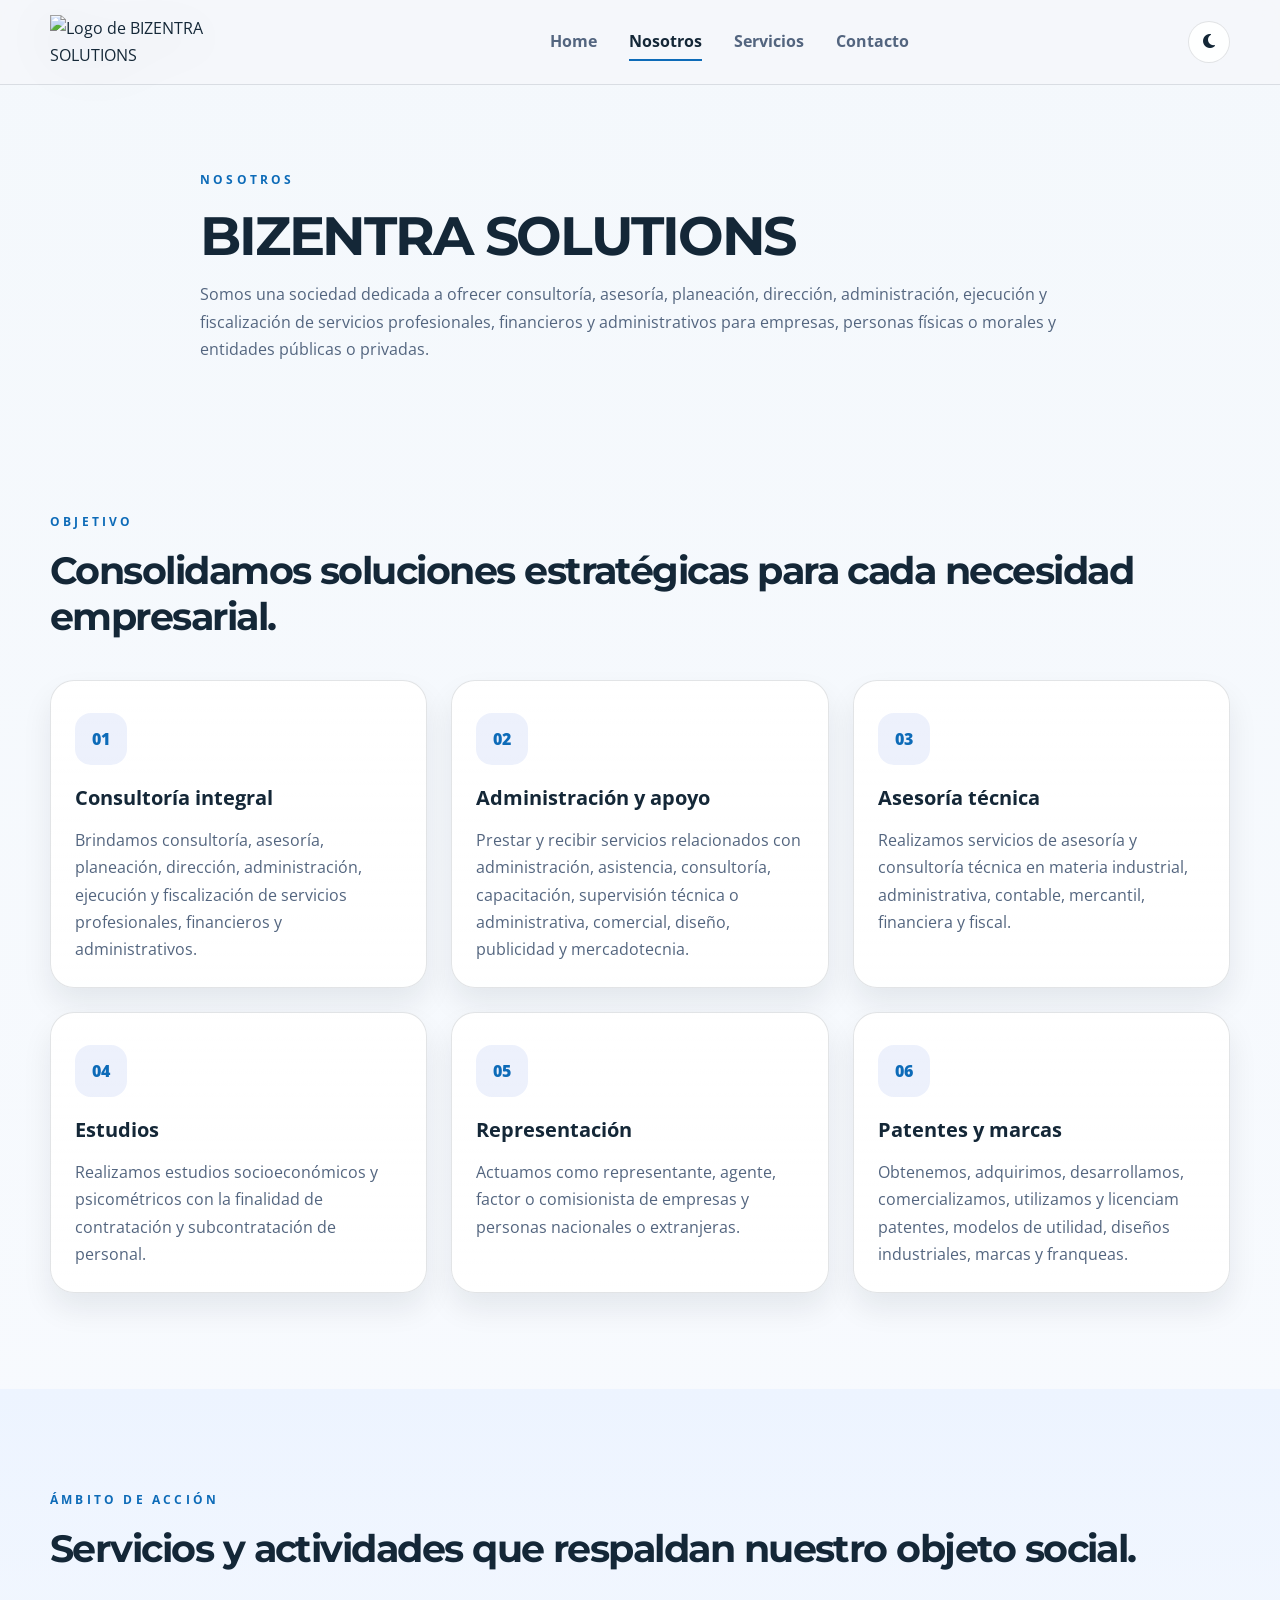
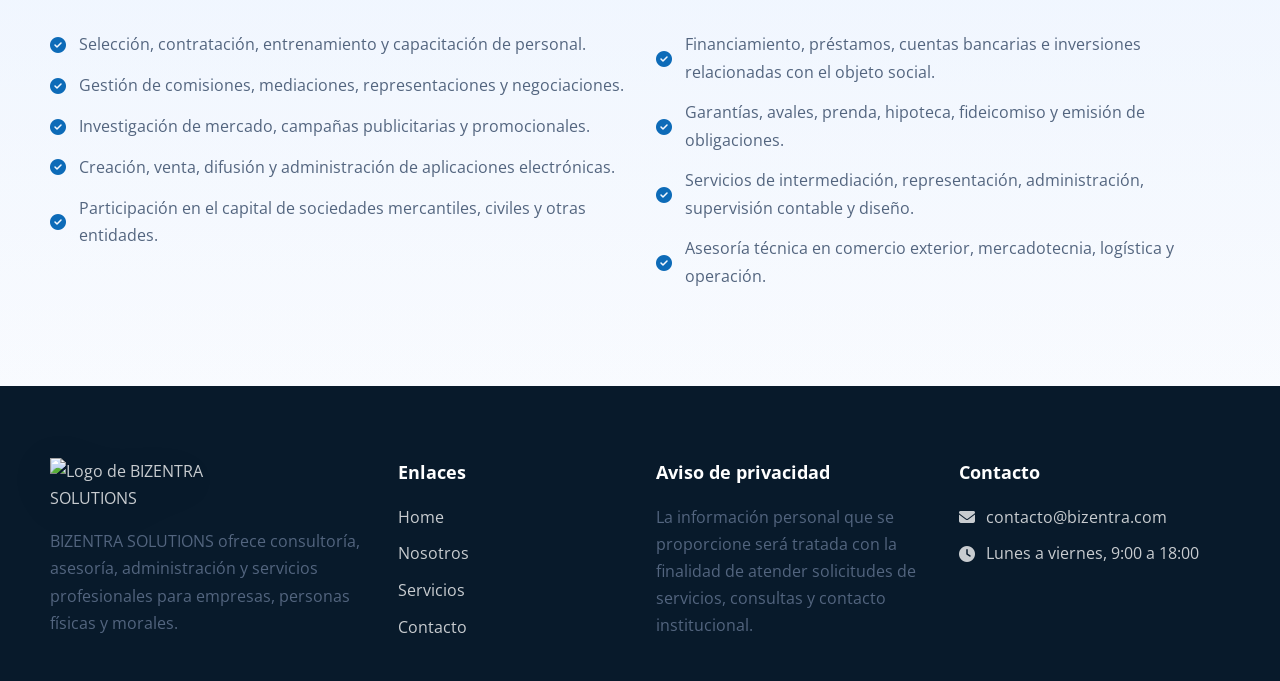
==== nosotros.html @ c07adaa1 "Incorporación de la pagina de politica y privacidad" ====
<!DOCTYPE html>
<html lang="es">
  <head>
    <meta charset="UTF-8" />
    <meta name="viewport" content="width=device-width, initial-scale=1.0" />
    <title>Nosotros | BIZENTRA SOLUTIONS</title>
    <meta
      name="description"
      content="Conoce a BIZENTRA SOLUTIONS: consultoría, administración, recursos humanos, comercio exterior, mercadotecnia y representación comercial."
    />
    <link rel="preconnect" href="https://fonts.googleapis.com" />
    <link rel="preconnect" href="https://fonts.gstatic.com" crossorigin />
    <link
      href="https://fonts.googleapis.com/css2?family=Montserrat:wght@400;500;600;700;800&family=Open+Sans:wght@400;500;600;700&display=swap"
      rel="stylesheet"
    />
    <link
      rel="stylesheet"
      href="https://cdnjs.cloudflare.com/ajax/libs/font-awesome/6.5.2/css/all.min.css"
      crossorigin="anonymous"
    />
    <link rel="stylesheet" href="css/styles.css" />
  </head>
  <body>
    <header class="site-header">
      <div class="container header-inner">
        <a href="index.html" class="brand" aria-label="BIZENTRA SOLUTIONS">
          <img
            src="https://bizentra.com.mx/wp-content/uploads/2026/09/logo.png"
            alt="Logo de BIZENTRA SOLUTIONS"
          />
        </a>

        <nav class="main-nav" aria-label="Menú principal">
          <a href="index.html">Home</a>
          <a href="nosotros.html" class="active">Nosotros</a>
          <a href="servicios.html">Servicios</a>
          <a href="index.html#contacto">Contacto</a>
        </nav>

        <button class="theme-toggle" type="button" aria-label="Cambiar a modo oscuro">
          <i class="fa-solid fa-moon"></i>
        </button>
      </div>
    </header>

    <main>
      <section class="page-hero reveal">
        <div class="container narrow">
          <span class="eyebrow dark">Nosotros</span>
          <h1>BIZENTRA SOLUTIONS</h1>
          <p>
            Somos una sociedad dedicada a ofrecer consultoría, asesoría, planeación, dirección,
            administración, ejecución y fiscalización de servicios profesionales, financieros y
            administrativos para empresas, personas físicas o morales y entidades públicas o
            privadas.
          </p>
        </div>
      </section>

      <section class="section reveal">
        <div class="container">
          <div class="section-heading">
            <span class="eyebrow dark">Objetivo</span>
            <h2>Consolidamos soluciones estratégicas para cada necesidad empresarial.</h2>
          </div>

          <div class="objectives-grid">
            <article class="objective-card">
              <span>01</span>
              <h3>Consultoría integral</h3>
              <p>
                Brindamos consultoría, asesoría, planeación, dirección, administración,
                ejecución y fiscalización de servicios profesionales, financieros y administrativos.
              </p>
            </article>

            <article class="objective-card">
              <span>02</span>
              <h3>Administración y apoyo</h3>
              <p>
                Prestar y recibir servicios relacionados con administración, asistencia,
                consultoría, capacitación, supervisión técnica o administrativa, comercial,
                diseño, publicidad y mercadotecnia.
              </p>
            </article>

            <article class="objective-card">
              <span>03</span>
              <h3>Asesoría técnica</h3>
              <p>
                Realizamos servicios de asesoría y consultoría técnica en materia industrial,
                administrativa, contable, mercantil, financiera y fiscal.
              </p>
            </article>

            <article class="objective-card">
              <span>04</span>
              <h3>Estudios</h3>
              <p>
                Realizamos estudios socioeconómicos y psicométricos con la finalidad de
                contratación y subcontratación de personal.
              </p>
            </article>

            <article class="objective-card">
              <span>05</span>
              <h3>Representación</h3>
              <p>
                Actuamos como representante, agente, factor o comisionista de empresas y
                personas nacionales o extranjeras.
              </p>
            </article>

            <article class="objective-card">
              <span>06</span>
              <h3>Patentes y marcas</h3>
              <p>
                Obtenemos, adquirimos, desarrollamos, comercializamos, utilizamos y licenciam
                patentes, modelos de utilidad, diseños industriales, marcas y franqueas.
              </p>
            </article>
          </div>
        </div>
      </section>

      <section class="section alt-bg reveal">
        <div class="container">
          <div class="section-heading left">
            <span class="eyebrow dark">Ámbito de acción</span>
            <h2>Servicios y actividades que respaldan nuestro objeto social.</h2>
          </div>

          <div class="text-columns">
            <div>
              <ul class="list-plain">
                <li><i class="fa-solid fa-circle-check"></i>Selección, contratación, entrenamiento y capacitación de personal.</li>
                <li><i class="fa-solid fa-circle-check"></i>Gestión de comisiones, mediaciones, representaciones y negociaciones.</li>
                <li><i class="fa-solid fa-circle-check"></i>Investigación de mercado, campañas publicitarias y promocionales.</li>
                <li><i class="fa-solid fa-circle-check"></i>Creación, venta, difusión y administración de aplicaciones electrónicas.</li>
                <li><i class="fa-solid fa-circle-check"></i>Participación en el capital de sociedades mercantiles, civiles y otras entidades.</li>
              </ul>
            </div>
            <div>
              <ul class="list-plain">
                <li><i class="fa-solid fa-circle-check"></i>Financiamiento, préstamos, cuentas bancarias e inversiones relacionadas con el objeto social.</li>
                <li><i class="fa-solid fa-circle-check"></i>Garantías, avales, prenda, hipoteca, fideicomiso y emisión de obligaciones.</li>
                <li><i class="fa-solid fa-circle-check"></i>Servicios de intermediación, representación, administración, supervisión contable y diseño.</li>
                <li><i class="fa-solid fa-circle-check"></i>Asesoría técnica en comercio exterior, mercadotecnia, logística y operación.</li>
              </ul>
            </div>
          </div>
        </div>
      </section>
    </main>

    <footer class="site-footer">
      <div class="container footer-grid">
        <div class="footer-column">
          <a href="index.html" class="brand footer-brand" aria-label="BIZENTRA SOLUTIONS">
            <img
              src="https://bizentra.com.mx/wp-content/uploads/2026/09/logo.png"
              alt="Logo de BIZENTRA SOLUTIONS"
            />
          </a>
          <p>
            BIZENTRA SOLUTIONS ofrece consultoría, asesoría, administración y servicios
            profesionales para empresas, personas físicas y morales.
          </p>
        </div>

        <div class="footer-column">
          <h3>Enlaces</h3>
          <ul>
            <li><a href="index.html">Home</a></li>
            <li><a href="nosotros.html">Nosotros</a></li>
            <li><a href="servicios.html">Servicios</a></li>
            <li><a href="index.html#contacto">Contacto</a></li>
          </ul>
        </div>

        <div class="footer-column">
          <h3><a href="privacy-policy.html">Aviso de privacidad</a></h3>
          <p>
            La información personal que se proporcione será tratada con la finalidad de atender
            solicitudes de servicios, consultas y contacto institucional.
          </p>
        </div>

        <div class="footer-column">
          <h3>Contacto</h3>
          <ul class="contact-list">
            <li><i class="fa-solid fa-envelope"></i> contacto@bizentra.com</li>
            <li><i class="fa-solid fa-clock"></i> Lunes a viernes, 9:00 a 18:00</li>
          </ul>
        </div>
      </div>
    </footer>

    <script src="js/script.js"></script>
  </body>
</html>
---- css/styles.css ----
:root {
  --bg: #f4f8fc;
  --bg-soft: #edf4ff;
  --surface: rgba(255, 255, 255, 0.9);
  --surface-strong: #ffffff;
  --surface-alt: #f1f7ff;
  --primary: #0d1e2e;
  --primary-soft: #194dcf;
  --secondary: #0d6bb8;
  --secondary-soft: #a8d4ff;
  --accent: #f5c86c;
  --text: #142737;
  --text-soft: #53657f;
  --line: rgba(20, 39, 55, 0.12);
  --shadow: 0 22px 56px rgba(15, 23, 42, 0.12);
  --success: #1aa67f;
  --overlay: rgba(11, 18, 32, 0.58);
  --footer: #081a2b;
  --footer-text: rgba(255, 255, 255, 0.78);
}

body.dark-mode {
  --bg: #091521;
  --bg-soft: #102336;
  --surface: rgba(18, 29, 43, 0.82);
  --surface-strong: #122338;
  --surface-alt: #0f1f30;
  --primary: #ebf4ff;
  --primary-soft: #94c3ff;
  --secondary: #7cc0ff;
  --secondary-soft: rgba(124, 192, 255, 0.18);
  --accent: #f7b954;
  --text: #eff7ff;
  --text-soft: #b7c7d9;
  --line: rgba(255, 255, 255, 0.08);
  --shadow: 0 26px 65px rgba(2, 7, 20, 0.52);
  --success: #4ad0a2;
  --overlay: rgba(2, 7, 20, 0.72);
  --footer: #060d17;
  --footer-text: rgba(255, 255, 255, 0.72);
}

* {
  box-sizing: border-box;
  margin: 0;
  padding: 0;
}

html {
  scroll-behavior: smooth;
}

body {
  font-family: "Open Sans", sans-serif;
  background: linear-gradient(180deg, var(--bg) 0%, #f9fbff 100%);
  color: var(--text);
  line-height: 1.7;
  transition: background 0.3s ease, color 0.3s ease;
}

body.dark-mode {
  background: linear-gradient(180deg, var(--bg) 0%, #0b1220 100%);
}

a {
  color: inherit;
  text-decoration: none;
}

img {
  max-width: 100%;
  display: block;
}

button,
input,
textarea {
  font: inherit;
}

.container {
  width: min(1180px, calc(100% - 2rem));
  margin: 0 auto;
}

.section {
  padding: 6rem 0;
}

.alt-bg {
  background: linear-gradient(180deg, var(--bg-soft), transparent);
}

.eyebrow {
  display: inline-block;
  font-size: 0.78rem;
  font-weight: 700;
  letter-spacing: 0.2rem;
  text-transform: uppercase;
  color: var(--primary-soft);
  margin-bottom: 1rem;
}

.eyebrow.dark {
  color: var(--secondary);
}

.site-header {
  position: sticky;
  top: 0;
  z-index: 1000;
  background: rgba(245, 247, 251, 0.8);
  backdrop-filter: blur(16px);
  -webkit-backdrop-filter: blur(16px);
  border-bottom: 1px solid var(--line);
  transition: all 0.3s ease;
}

body.dark-mode .site-header {
  background: rgba(11, 18, 32, 0.75);
}

.header-inner {
  display: flex;
  align-items: center;
  justify-content: space-between;
  min-height: 84px;
  gap: 1.5rem;
}

.brand {
  display: inline-flex;
  align-items: center;
  justify-content: center;
}

.brand img {
  width: 220px;
  height: auto;
  filter: drop-shadow(0 10px 24px rgba(15, 23, 42, 0.12));
}

.main-nav {
  display: flex;
  align-items: center;
  gap: 2rem;
  font-weight: 700;
  color: var(--text-soft);
}

.main-nav a {
  position: relative;
  transition: color 0.2s ease;
}

.main-nav a::after {
  content: "";
  position: absolute;
  left: 0;
  bottom: -0.35rem;
  width: 100%;
  height: 2px;
  background: var(--secondary);
  transform: scaleX(0);
  transform-origin: left;
  transition: transform 0.25s ease;
}

.main-nav a:hover,
.main-nav a.active {
  color: var(--text);
}

.main-nav a:hover::after,
.main-nav a.active::after {
  transform: scaleX(1);
}

.theme-toggle {
  width: 42px;
  height: 42px;
  border-radius: 50%;
  border: 1px solid var(--line);
  background: var(--surface);
  color: var(--text);
  cursor: pointer;
  transition: transform 0.2s ease, background 0.2s ease;
}

.theme-toggle:hover {
  transform: translateY(-1px);
}

.hero {
  background: radial-gradient(circle at top left, rgba(15, 118, 110, 0.12), transparent 35%),
    linear-gradient(135deg, var(--bg), var(--bg-soft));
  padding: 5rem 0 4rem;
}

.hero-grid,
.two-column,
.contact-grid {
  display: grid;
  grid-template-columns: 1.1fr 0.9fr;
  align-items: center;
  gap: 3rem;
}

.hero-copy h1,
.page-hero h1,
.section-heading h2 {
  font-family: "Montserrat", sans-serif;
  line-height: 1.1;
  letter-spacing: -0.04em;
}

.hero-copy h1 {
  font-size: clamp(2.4rem, 5vw, 4.3rem);
  margin-bottom: 1rem;
  color: var(--text);
}

.hero-copy p,
.page-hero p,
.two-column p,
.feature-card p,
.objective-card p,
.service-card p,
.footer-column p,
.explore-card p,
.contact-info p,
.list-plain li,
.check-list li {
  color: var(--text-soft);
}

.hero-actions {
  display: flex;
  flex-wrap: wrap;
  gap: 1rem;
  margin-top: 2rem;
}

.btn {
  display: inline-flex;
  align-items: center;
  justify-content: center;
  min-height: 52px;
  padding: 0.85rem 1.5rem;
  border-radius: 999px;
  font-weight: 700;
  transition: transform 0.25s ease, box-shadow 0.25s ease, background 0.25s ease;
}

.btn:hover {
  transform: translateY(-2px);
}

.btn-primary {
  background: linear-gradient(135deg, var(--secondary), var(--primary-soft));
  color: white;
  box-shadow: 0 12px 30px rgba(31, 88, 187, 0.34);
}

.btn-secondary {
  background: transparent;
  border: 1px solid var(--line);
  color: var(--text);
}

.hero-points {
  list-style: none;
  margin-top: 2rem;
  display: grid;
  gap: 0.8rem;
}

.hero-points li,
.check-list li,
.list-plain li,
.contact-details li {
  display: flex;
  align-items: center;
  gap: 0.8rem;
}

.hero-points i {
  display: inline-flex;
  align-items: center;
  justify-content: center;
  width: 24px;
  height: 24px;
  border-radius: 50%;
  background: rgba(15, 157, 116, 0.14);
  color: var(--success);
}

.hero-visual {
  position: relative;
  min-height: 520px;
  display: flex;
  align-items: center;
  justify-content: center;
}

.hero-panel {
  position: relative;
  width: min(100%, 470px);
  background: rgba(255, 255, 255, 0.7);
  border: 1px solid rgba(255, 255, 255, 0.15);
  box-shadow: var(--shadow);
  border-radius: 28px;
  overflow: hidden;
  backdrop-filter: blur(18px);
}

body.dark-mode .hero-panel {
  background: rgba(16, 27, 45, 0.8);
}

.panel-header {
  display: flex;
  align-items: center;
  gap: 0.6rem;
  height: 52px;
  padding: 1rem 1.25rem;
  background: rgba(148, 163, 184, 0.12);
}

.dot {
  width: 11px;
  height: 11px;
  border-radius: 50%;
  background: linear-gradient(135deg, #fca5a5, #ef4444);
}

.dot:nth-child(2) {
  background: linear-gradient(135deg, #fdba74, #f59e0b);
}

.dot:nth-child(3) {
  background: linear-gradient(135deg, #86efac, #22c55e);
}

.panel-content {
  padding: 2rem 1.5rem 1.5rem;
}

.panel-content h3 {
  font-size: 1.4rem;
  margin-bottom: 0.75rem;
}

.floating-card {
  position: absolute;
  display: flex;
  align-items: center;
  gap: 0.7rem;
  padding: 0.9rem 1.1rem;
  background: var(--surface);
  border: 1px solid var(--line);
  box-shadow: var(--shadow);
  border-radius: 16px;
  color: var(--text);
  font-weight: 600;
}

.floating-card i {
  color: var(--secondary);
}

.card-one {
  top: 32px;
  left: 10px;
  animation: floatY 6s ease-in-out infinite;
}

.card-two {
  right: 22px;
  bottom: 42px;
  animation: floatY 7s ease-in-out infinite 1s;
}

.section-heading {
  margin-bottom: 2.5rem;
}

.section-heading h2 {
  font-size: clamp(2rem, 3vw, 2.8rem);
  line-height: 1.2;
}

.section-heading.center {
  text-align: center;
}

.feature-grid,
.explore-grid,
.services-grid,
.objectives-grid {
  display: grid;
  grid-template-columns: repeat(3, minmax(0, 1fr));
  gap: 1.5rem;
}

.feature-card,
.explore-card,
.service-card,
.objective-card {
  background: linear-gradient(180deg, var(--surface-strong) 0%, var(--surface) 100%);
  border: 1px solid var(--line);
  border-radius: 24px;
  padding: 2rem 1.5rem;
  box-shadow: 0 16px 30px rgba(15, 23, 42, 0.08);
  transition: transform 0.3s ease, box-shadow 0.3s ease, border-color 0.3s ease;
}

.feature-card:hover,
.explore-card:hover,
.service-card:hover,
.objective-card:hover {
  transform: translateY(-6px);
  box-shadow: 0 24px 36px rgba(15, 23, 42, 0.1);
  border-color: rgba(29, 79, 211, 0.2);
}

.feature-icon,
.service-icon {
  width: 68px;
  height: 68px;
  border-radius: 18px;
  display: grid;
  place-items: center;
  margin-bottom: 1rem;
  background: linear-gradient(135deg, rgba(13, 110, 184, 0.12), rgba(29, 79, 211, 0.08));
  color: var(--secondary);
  font-size: 1.5rem;
}

.feature-card h3,
.explore-card h3,
.service-card h3,
.objective-card h3 {
  margin-bottom: 0.75rem;
  font-size: 1.25rem;
}

.arrow-link,
.explore-card a,
.card-link {
  display: inline-flex;
  align-items: center;
  gap: 0.5rem;
  margin-top: 1rem;
  font-weight: 700;
  color: var(--secondary);
  background: transparent;
  border: none;
  cursor: pointer;
}

.mini-quote {
  padding: 2rem;
  background: linear-gradient(135deg, rgba(15, 118, 110, 0.1), rgba(29, 78, 216, 0.12));
  border: 1px solid var(--line);
  border-radius: 28px;
  box-shadow: var(--shadow);
}

.mini-quote p {
  font-size: 1.1rem;
  font-weight: 600;
  color: var(--text);
}

.check-list,
.list-plain,
.contact-details {
  list-style: none;
  display: grid;
  gap: 0.85rem;
  margin-top: 1.2rem;
}

.check-list li::before,
.list-plain li::before,
.contact-details li::before {
  content: none;
}

.check-list li i,
.list-plain li i,
.contact-details li i {
  color: var(--secondary);
}

.page-hero {
  padding: 5rem 0 3rem;
}

.narrow {
  max-width: 880px;
}

.page-hero h1 {
  font-size: clamp(2.2rem, 4.2vw, 3.5rem);
  margin-bottom: 1rem;
}

.objectives-grid {
  grid-template-columns: repeat(3, minmax(0, 1fr));
}

.objective-card {
  padding-bottom: 1.5rem;
}

.objective-card span {
  display: inline-flex;
  width: 52px;
  height: 52px;
  border-radius: 16px;
  align-items: center;
  justify-content: center;
  background: rgba(29, 78, 216, 0.08);
  color: var(--secondary);
  font-weight: 800;
  margin-bottom: 1rem;
}

.text-columns {
  display: grid;
  grid-template-columns: repeat(2, minmax(0, 1fr));
  gap: 2rem;
  margin-top: 1rem;
}

.services-grid {
  grid-template-columns: repeat(3, minmax(0, 1fr));
}

.service-card {
  display: flex;
  flex-direction: column;
  min-height: 100%;
}

.service-card .card-link {
  margin-top: auto;
}

.modal-overlay {
  position: fixed;
  inset: 0;
  display: flex;
  align-items: center;
  justify-content: center;
  padding: 1.5rem;
  background: rgba(11, 18, 32, 0.55);
  backdrop-filter: blur(10px);
  -webkit-backdrop-filter: blur(10px);
  opacity: 0;
  visibility: hidden;
  pointer-events: none;
  transition: opacity 0.25s ease, visibility 0.25s ease;
  z-index: 2000;
}

.modal-overlay.is-open {
  opacity: 1;
  visibility: visible;
  pointer-events: auto;
}

.modal-box {
  position: relative;
  width: min(680px, 100%);
  background: #ffffff;
  border-radius: 26px;
  box-shadow: 0 30px 70px rgba(15, 23, 42, 0.28);
  padding: 2.2rem 2rem 1.8rem;
  border: 1px solid rgba(15, 23, 42, 0.08);
  transform: translateY(20px);
  transition: transform 0.25s ease;
}

.modal-overlay.is-open .modal-box {
  transform: translateY(0);
}

.modal-close {
  position: absolute;
  top: 1rem;
  right: 1rem;
  width: 40px;
  height: 40px;
  border: 1px solid rgba(15, 23, 42, 0.14);
  background: #f8fafc;
  color: var(--text);
  border-radius: 50%;
  cursor: pointer;
  font-size: 1.1rem;
}

.modal-header h3 {
  font-size: clamp(1.7rem, 3vw, 2.2rem);
  margin-top: 0.5rem;
  margin-bottom: 1.2rem;
  color: var(--text);
  line-height: 1.2;
}

.modal-content {
  display: grid;
  gap: 1rem;
  color: var(--text-soft);
}

.modal-content p {
  color: var(--text-soft);
}

.modal-content ul {
  padding-left: 1.2rem;
  display: grid;
  gap: 0.55rem;
}

.modal-content li::marker {
  color: var(--primary-soft);
}

.modal-cta {
  display: inline-flex;
  align-items: center;
  justify-content: center;
  margin-top: 1rem;
  width: fit-content;
  min-height: 48px;
  padding: 0.85rem 1.25rem;
  border-radius: 999px;
  background: linear-gradient(135deg, var(--secondary), var(--primary-soft));
  color: #fff;
  font-weight: 700;
  box-shadow: 0 12px 25px rgba(29, 79, 211, 0.28);
}

.form-section {
  padding-top: 4rem;
}

.contact-form {
  background: var(--surface);
  border: 1px solid var(--line);
  box-shadow: var(--shadow);
  border-radius: 24px;
  padding: 2rem;
}

.input-row {
  display: grid;
  grid-template-columns: repeat(2, minmax(0, 1fr));
  gap: 1rem;
}

.contact-form label {
  display: grid;
  gap: 0.5rem;
  margin-bottom: 1rem;
  font-weight: 600;
  color: var(--text);
}

.contact-form input,
.contact-form textarea {
  width: 100%;
  border: 1px solid var(--line);
  background: var(--bg);
  border-radius: 14px;
  padding: 0.95rem 1rem;
  color: var(--text);
  transition: border-color 0.2s ease, box-shadow 0.2s ease;
}

.contact-form input:focus,
.contact-form textarea:focus {
  outline: none;
  border-color: rgba(29, 78, 216, 0.7);
  box-shadow: 0 0 0 4px rgba(29, 78, 216, 0.12);
}

.submit-btn {
  border: none;
  cursor: pointer;
}

.site-footer {
  background: var(--footer);
  color: var(--footer-text);
  padding: 4.5rem 0 2.5rem;
}

.footer-grid {
  display: grid;
  grid-template-columns: 1.4fr 1fr 1.2fr 1.2fr;
  gap: 2rem;
}

.footer-column h3 {
  color: #ffffff;
  margin-bottom: 1rem;
  font-size: 1.1rem;
}

.footer-column ul {
  list-style: none;
  display: grid;
  gap: 0.6rem;
}

.footer-brand img {
  width: 180px;
  margin-bottom: 1rem;
}

.contact-list li {
  display: flex;
  align-items: center;
  gap: 0.7rem;
}

.reveal {
  opacity: 0;
  transform: translateY(28px);
  transition: opacity 0.8s ease, transform 0.8s ease;
}

.reveal.visible {
  opacity: 1;
  transform: translateY(0);
}

@keyframes floatY {
  0%,
  100% {
    transform: translateY(0);
  }
  50% {
    transform: translateY(-12px);
  }
}

@media (max-width: 980px) {
  .hero-grid,
  .two-column,
  .contact-grid,
  .footer-grid,
  .feature-grid,

  .services-grid,
  .objectives-grid {
    grid-template-columns: 1fr 1fr;
  }

  .hero-grid,
  .two-column,
  .contact-grid,
  .footer-grid {
    grid-template-columns: 1fr;
  }

  .main-nav {
    gap: 1rem;
    font-size: 0.92rem;
  }
}

@media (max-width: 720px) {
  .header-inner {
    flex-wrap: wrap;
    justify-content: center;
    padding: 1rem 0;
  }

  .main-nav {
    width: 100%;
    justify-content: center;
    flex-wrap: wrap;
  }

  .feature-grid,
  .services-grid,
  .objectives-grid,
  .explore-grid,
  .text-columns,
  .input-row {
    grid-template-columns: 1fr;
  }

  .section {
    padding: 4rem 0;
  }

  .hero {
    padding-top: 3rem;
  }

  .hero-copy h1 {
    font-size: 2.4rem;
  }

  .brand img {
    width: 150px;
  }
}
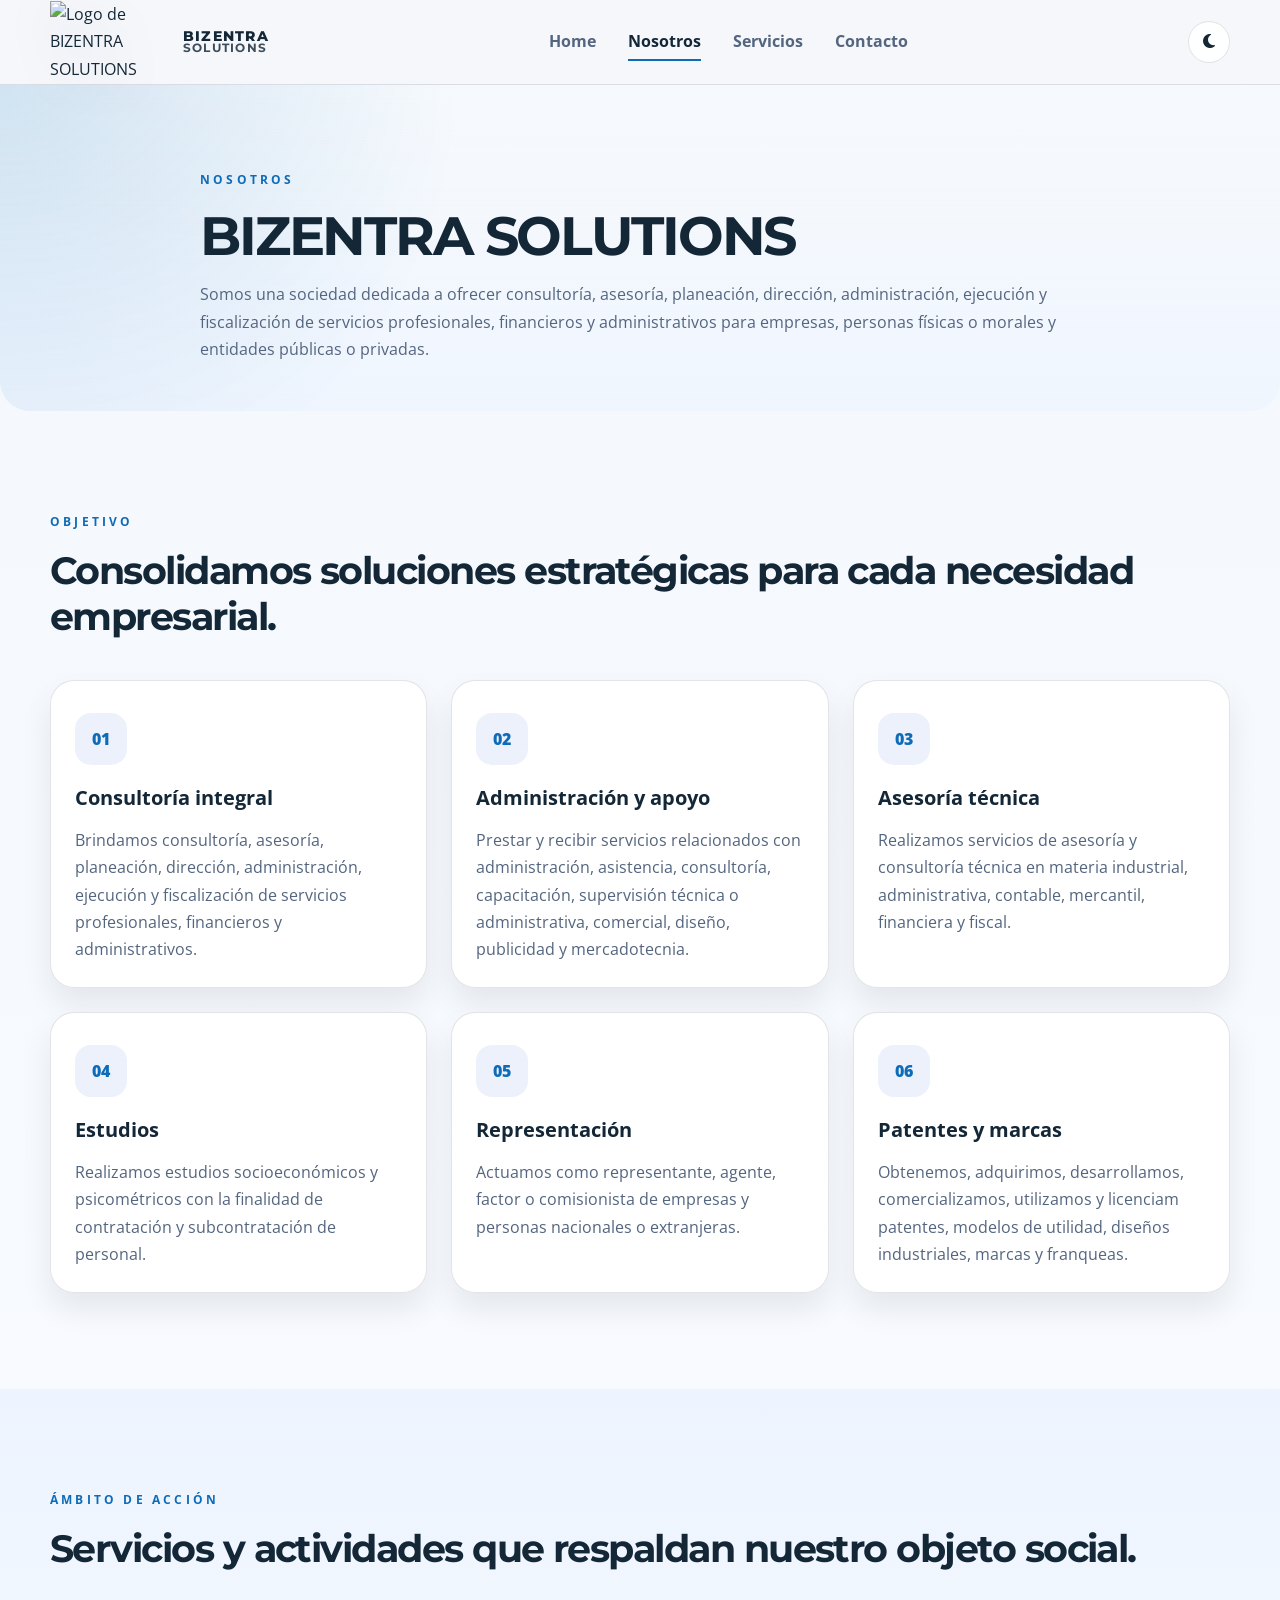
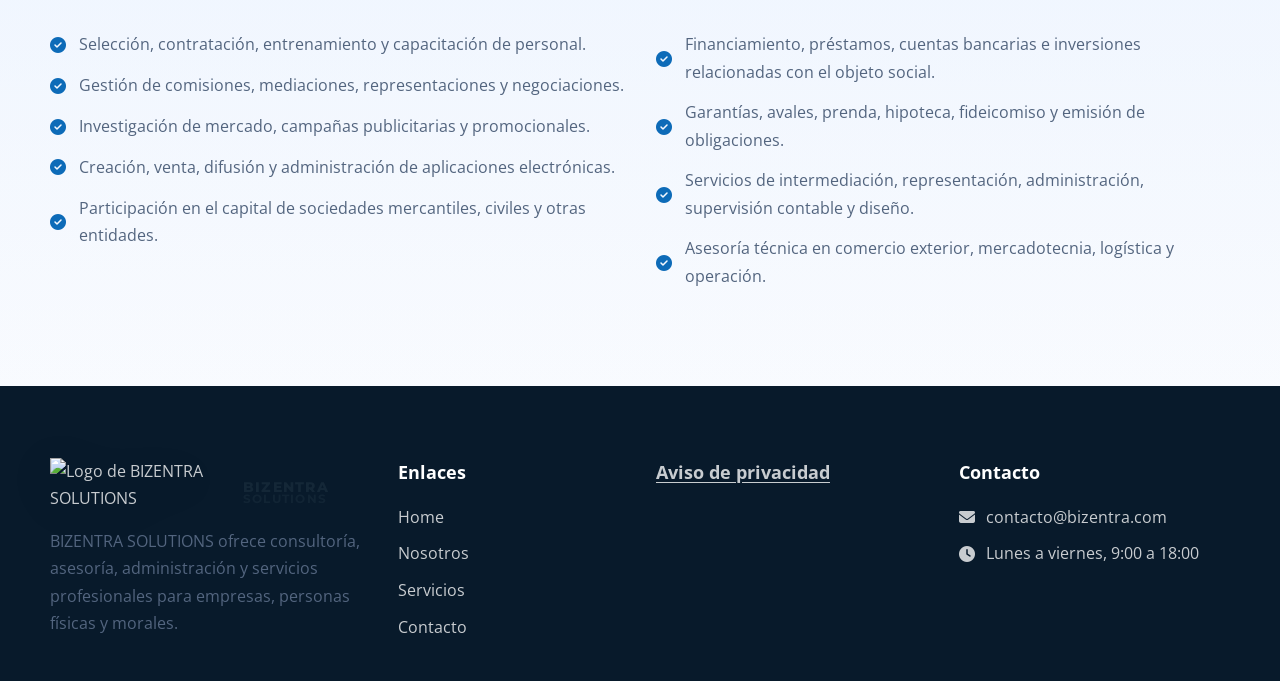
==== commit f094c0ee: "Correccion de estilos" ====
--- a/nosotros.html
+++ b/nosotros.html
@@ -29,6 +29,10 @@
             src="https://bizentra.com.mx/wp-content/uploads/2026/09/logo.png"
             alt="Logo de BIZENTRA SOLUTIONS"
           />
+          <span class="brand-text">
+            <span class="brand-name">BIZENTRA</span>
+            <span class="brand-subname">SOLUTIONS</span>
+          </span>
         </a>
 
         <nav class="main-nav" aria-label="Menú principal">
@@ -45,7 +49,7 @@
     </header>
 
     <main>
-      <section class="page-hero reveal">
+      <section class="page-hero hero-page reveal">
         <div class="container narrow">
           <span class="eyebrow dark">Nosotros</span>
           <h1>BIZENTRA SOLUTIONS</h1>
@@ -162,6 +166,10 @@
               src="https://bizentra.com.mx/wp-content/uploads/2026/09/logo.png"
               alt="Logo de BIZENTRA SOLUTIONS"
             />
+            <span class="brand-text">
+              <span class="brand-name">BIZENTRA</span>
+              <span class="brand-subname">SOLUTIONS</span>
+            </span>
           </a>
           <p>
             BIZENTRA SOLUTIONS ofrece consultoría, asesoría, administración y servicios
@@ -180,11 +188,7 @@
         </div>
 
         <div class="footer-column">
-          <h3><a href="privacy-policy.html">Aviso de privacidad</a></h3>
-          <p>
-            La información personal que se proporcione será tratada con la finalidad de atender
-            solicitudes de servicios, consultas y contacto institucional.
-          </p>
+          <h3><a href="privacy-policy.html" class="privacy-link">Aviso de privacidad</a></h3>
         </div>
 
         <div class="footer-column">
--- a/css/styles.css
+++ b/css/styles.css
@@ -132,12 +132,34 @@
   display: inline-flex;
   align-items: center;
   justify-content: center;
+  gap: 0.8rem;
 }
 
 .brand img {
-  width: 220px;
+  width: 120px;
   height: auto;
   filter: drop-shadow(0 10px 24px rgba(15, 23, 42, 0.12));
+}
+
+.brand-text {
+  display: inline-flex;
+  flex-direction: column;
+  line-height: 1;
+  text-transform: uppercase;
+  font-family: "Montserrat", sans-serif;
+  letter-spacing: 0.08em;
+  color: var(--text);
+}
+
+.brand-name {
+  font-size: 0.88rem;
+  font-weight: 800;
+}
+
+.brand-subname {
+  font-size: 0.72rem;
+  font-weight: 700;
+  opacity: 0.82;
 }
 
 .main-nav {
@@ -498,6 +520,17 @@
   padding: 5rem 0 3rem;
 }
 
+.hero-page {
+  background: radial-gradient(circle at top left, rgba(13, 110, 184, 0.16), transparent 35%),
+    linear-gradient(180deg, rgba(255, 255, 255, 0.25), rgba(237, 244, 255, 0.7));
+  border-radius: 0 0 30px 30px;
+}
+
+body.dark-mode .hero-page {
+  background: radial-gradient(circle at top left, rgba(124, 192, 255, 0.14), transparent 35%),
+    linear-gradient(180deg, rgba(16, 35, 54, 0.32), rgba(9, 21, 33, 0.85));
+}
+
 .narrow {
   max-width: 880px;
 }
@@ -700,6 +733,12 @@
   padding: 4.5rem 0 2.5rem;
 }
 
+.privacy-link {
+  color: var(--footer-text);
+  text-decoration: underline;
+  text-underline-offset: 0.18rem;
+}
+
 .footer-grid {
   display: grid;
   grid-template-columns: 1.4fr 1fr 1.2fr 1.2fr;
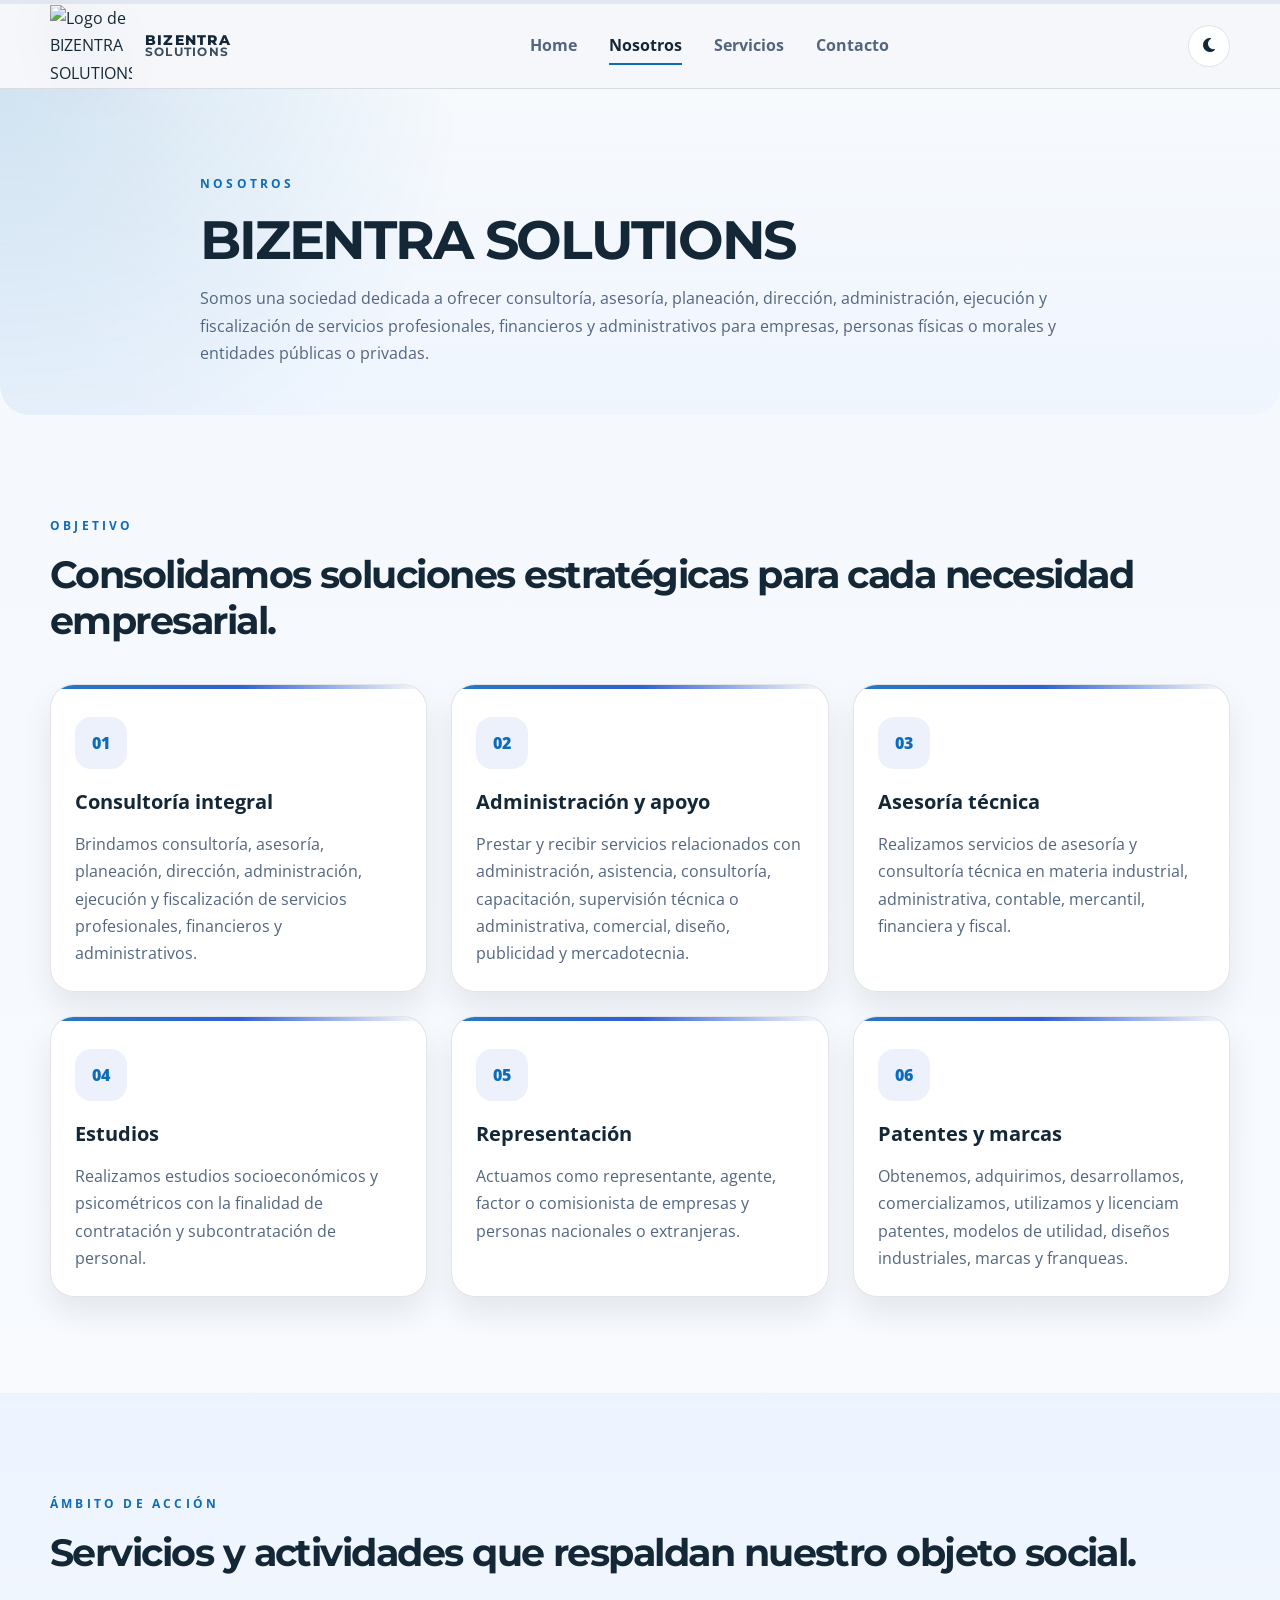
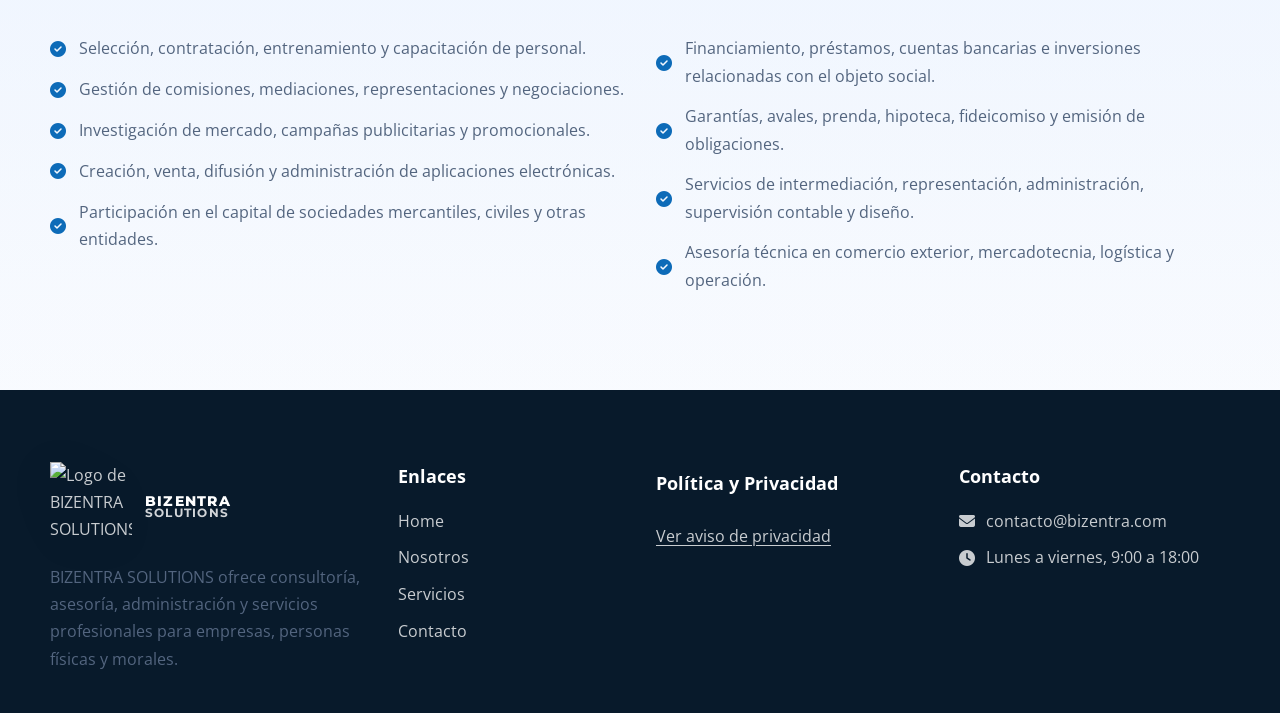
==== commit f054f883: "Correccion del flash y del footer" ====
--- a/nosotros.html
+++ b/nosotros.html
@@ -22,6 +22,7 @@
     <link rel="stylesheet" href="css/styles.css" />
   </head>
   <body>
+    <div class="scroll-progress" aria-hidden="true"></div>
     <header class="site-header">
       <div class="container header-inner">
         <a href="index.html" class="brand" aria-label="BIZENTRA SOLUTIONS">
@@ -187,8 +188,9 @@
           </ul>
         </div>
 
-        <div class="footer-column">
-          <h3><a href="privacy-policy.html" class="privacy-link">Aviso de privacidad</a></h3>
+        <div class="footer-column footer-privacy">
+          <h3>Política y Privacidad</h3>
+          <a href="privacy-policy.html">Ver aviso de privacidad</a>
         </div>
 
         <div class="footer-column">
--- a/css/styles.css
+++ b/css/styles.css
@@ -17,9 +17,10 @@
   --overlay: rgba(11, 18, 32, 0.58);
   --footer: #081a2b;
   --footer-text: rgba(255, 255, 255, 0.78);
-}
-
-body.dark-mode {
+  --progress-width: 0%;
+}
+
+html.dark-mode {
   --bg: #091521;
   --bg-soft: #102336;
   --surface: rgba(18, 29, 43, 0.82);
@@ -40,6 +41,28 @@
   --footer-text: rgba(255, 255, 255, 0.72);
 }
 
+body.dark-mode,
+html.dark-mode body {
+  --bg: #091521;
+  --bg-soft: #102336;
+  --surface: rgba(18, 29, 43, 0.82);
+  --surface-strong: #122338;
+  --surface-alt: #0f1f30;
+  --primary: #ebf4ff;
+  --primary-soft: #94c3ff;
+  --secondary: #7cc0ff;
+  --secondary-soft: rgba(124, 192, 255, 0.18);
+  --accent: #f7b954;
+  --text: #eff7ff;
+  --text-soft: #b7c7d9;
+  --line: rgba(255, 255, 255, 0.08);
+  --shadow: 0 26px 65px rgba(2, 7, 20, 0.52);
+  --success: #4ad0a2;
+  --overlay: rgba(2, 7, 20, 0.72);
+  --footer: #060d17;
+  --footer-text: rgba(255, 255, 255, 0.72);
+}
+
 * {
   box-sizing: border-box;
   margin: 0;
@@ -116,6 +139,25 @@
   transition: all 0.3s ease;
 }
 
+.scroll-progress {
+  position: sticky;
+  top: 0;
+  z-index: 999;
+  width: 100%;
+  height: 4px;
+  background: rgba(148, 163, 184, 0.18);
+  overflow: hidden;
+}
+
+.scroll-progress::before {
+  content: "";
+  display: block;
+  width: var(--progress-width);
+  height: 100%;
+  background: linear-gradient(90deg, var(--secondary), var(--primary-soft));
+  transition: width 0.15s ease-out;
+}
+
 body.dark-mode .site-header {
   background: rgba(11, 18, 32, 0.75);
 }
@@ -136,7 +178,7 @@
 }
 
 .brand img {
-  width: 120px;
+  width: 82px;
   height: auto;
   filter: drop-shadow(0 10px 24px rgba(15, 23, 42, 0.12));
 }
@@ -149,6 +191,12 @@
   font-family: "Montserrat", sans-serif;
   letter-spacing: 0.08em;
   color: var(--text);
+}
+
+.footer-brand .brand-text,
+.footer-brand .brand-name,
+.footer-brand .brand-subname {
+  color: #ffffff;
 }
 
 .brand-name {
@@ -429,12 +477,52 @@
 .explore-card,
 .service-card,
 .objective-card {
+  position: relative;
+  overflow: hidden;
   background: linear-gradient(180deg, var(--surface-strong) 0%, var(--surface) 100%);
   border: 1px solid var(--line);
   border-radius: 24px;
   padding: 2rem 1.5rem;
   box-shadow: 0 16px 30px rgba(15, 23, 42, 0.08);
   transition: transform 0.3s ease, box-shadow 0.3s ease, border-color 0.3s ease;
+}
+
+.service-card::before,
+.feature-card::before,
+.objective-card::before,
+.explore-card::before {
+  content: "";
+  position: absolute;
+  inset: 0 auto auto 0;
+  width: 100%;
+  height: 4px;
+  background: linear-gradient(90deg, var(--secondary), var(--primary-soft), transparent);
+  opacity: 0.9;
+}
+
+body.dark-mode .feature-card,
+body.dark-mode .explore-card,
+body.dark-mode .service-card,
+body.dark-mode .objective-card {
+  background: linear-gradient(180deg, rgba(18, 29, 43, 0.96), rgba(12, 23, 35, 0.94));
+  border-color: rgba(148, 163, 184, 0.18);
+  box-shadow: 0 16px 28px rgba(2, 6, 23, 0.38);
+}
+
+body.dark-mode .feature-card p,
+body.dark-mode .explore-card p,
+body.dark-mode .service-card p,
+body.dark-mode .objective-card p,
+body.dark-mode .arrow-link,
+body.dark-mode .card-link {
+  color: var(--text-soft);
+}
+
+body.dark-mode .feature-card h3,
+body.dark-mode .explore-card h3,
+body.dark-mode .service-card h3,
+body.dark-mode .objective-card h3 {
+  color: var(--text);
 }
 
 .feature-card:hover,
@@ -617,6 +705,30 @@
   transition: transform 0.25s ease;
 }
 
+body.dark-mode .modal-box {
+  background: linear-gradient(180deg, #122338 0%, #0d1b2b 100%);
+  border-color: rgba(148, 163, 184, 0.18);
+  box-shadow: 0 30px 70px rgba(2, 7, 20, 0.6);
+}
+
+body.dark-mode .modal-close {
+  background: rgba(15, 23, 42, 0.72);
+  border-color: rgba(148, 163, 184, 0.2);
+  color: #f8fbff;
+}
+
+body.dark-mode .modal-header h3,
+body.dark-mode .modal-content,
+body.dark-mode .modal-content p,
+body.dark-mode .modal-content li,
+body.dark-mode .modal-content ul {
+  color: #edf6ff;
+}
+
+body.dark-mode .modal-content li::marker {
+  color: #8ec5ff;
+}
+
 .modal-overlay.is-open .modal-box {
   transform: translateY(0);
 }
@@ -739,6 +851,23 @@
   text-underline-offset: 0.18rem;
 }
 
+.footer-privacy {
+  display: grid;
+  gap: 0.5rem;
+  align-content: start;
+  margin-top: 0.45rem;
+}
+
+.footer-privacy h3 {
+  margin-bottom: 0.25rem;
+}
+
+.footer-privacy a {
+  color: var(--footer-text);
+  text-decoration: underline;
+  text-underline-offset: 0.18rem;
+}
+
 .footer-grid {
   display: grid;
   grid-template-columns: 1.4fr 1fr 1.2fr 1.2fr;
@@ -757,9 +886,17 @@
   gap: 0.6rem;
 }
 
+.footer-brand {
+  margin-bottom: 0.8rem;
+}
+
 .footer-brand img {
-  width: 180px;
-  margin-bottom: 1rem;
+  width: 82px;
+  margin-bottom: 0.5rem;
+}
+
+.footer-brand .brand-text {
+  color: #ffffff;
 }
 
 .contact-list li {
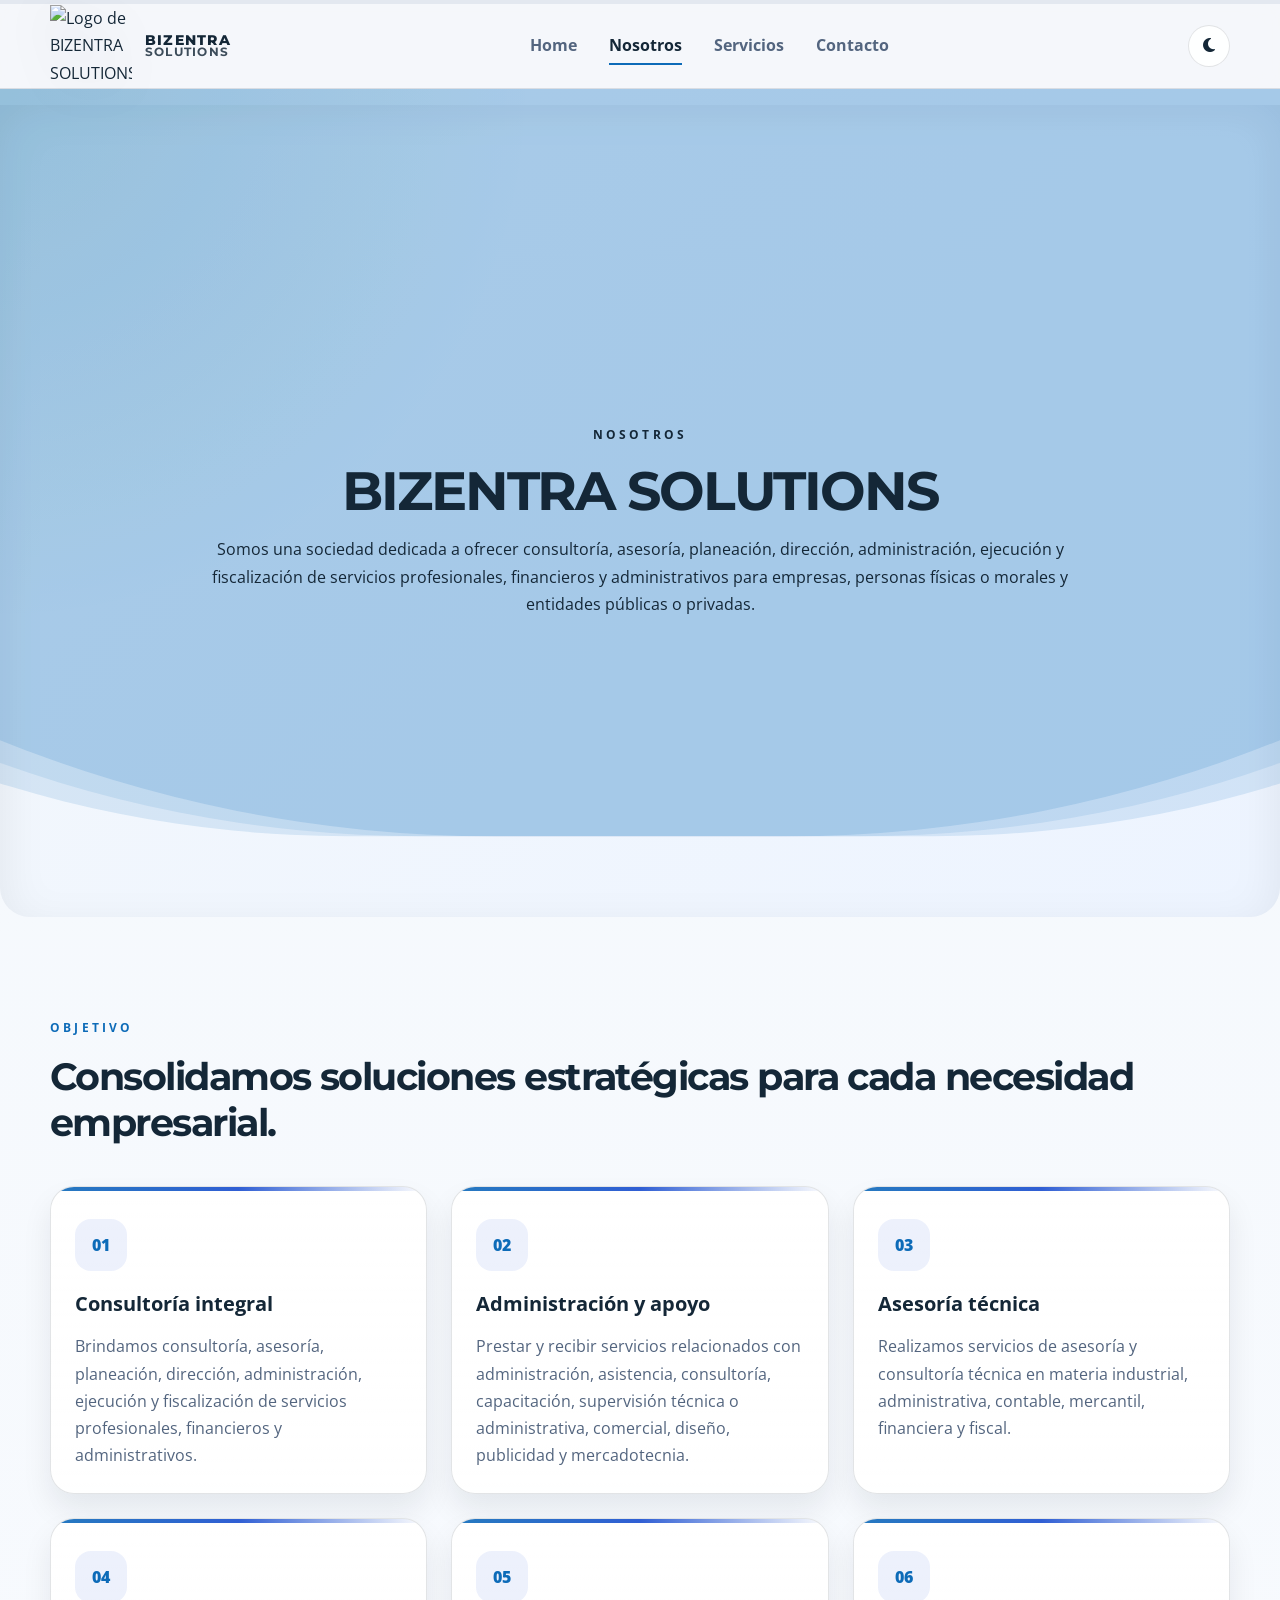
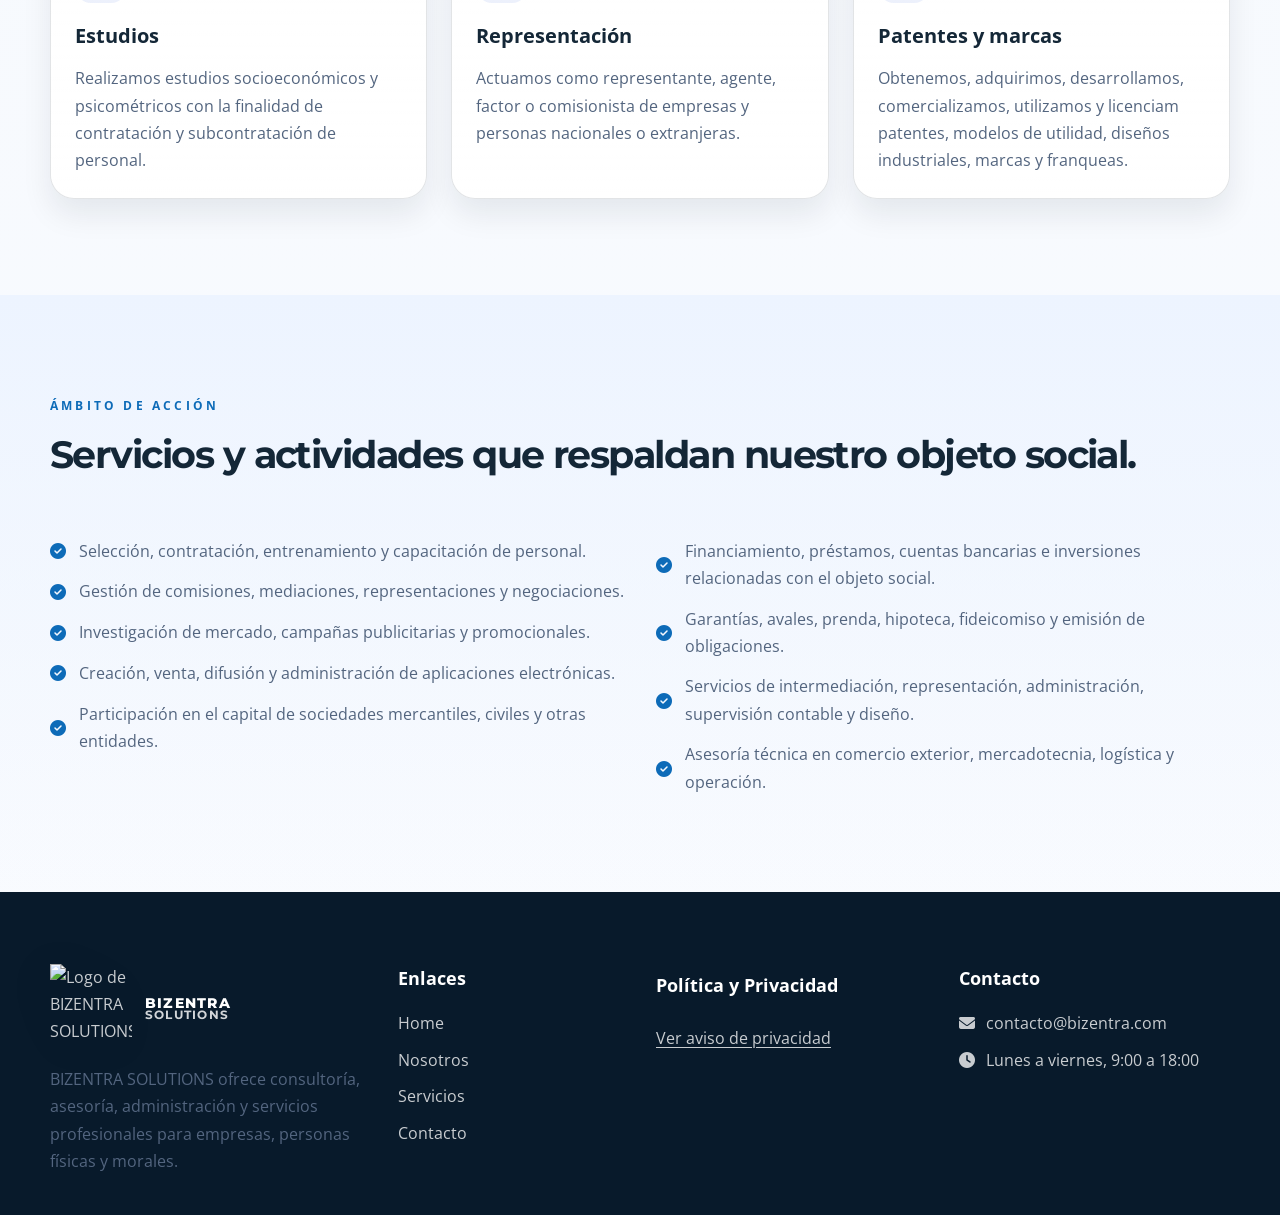
==== commit 673d5297: "Se cambio el diseño en el header page" ====
--- a/nosotros.html
+++ b/nosotros.html
@@ -19,10 +19,24 @@
       href="https://cdnjs.cloudflare.com/ajax/libs/font-awesome/6.5.2/css/all.min.css"
       crossorigin="anonymous"
     />
+    <script>
+      (function () {
+        try {
+          const storedTheme = localStorage.getItem("bizentra-theme");
+          const prefersDark = window.matchMedia("(prefers-color-scheme: dark)").matches;
+          const shouldUseDark = storedTheme ? storedTheme === "dark" : prefersDark;
+          document.documentElement.classList.toggle("dark-mode", shouldUseDark);
+        } catch (error) {
+          console.warn("No se pudo aplicar el tema inicial.", error);
+        }
+      })();
+    </script>
     <link rel="stylesheet" href="css/styles.css" />
   </head>
   <body>
-    <div class="scroll-progress" aria-hidden="true"></div>
+    <div class="scroll-progress" aria-hidden="true">
+      <span class="scroll-progress-bar"></span>
+    </div>
     <header class="site-header">
       <div class="container header-inner">
         <a href="index.html" class="brand" aria-label="BIZENTRA SOLUTIONS">
@@ -51,7 +65,12 @@
 
     <main>
       <section class="page-hero hero-page reveal">
-        <div class="container narrow">
+        <div class="wave">
+          <span></span>
+          <span></span>
+          <span></span>
+        </div>
+        <div class="container narrow page-hero-content">
           <span class="eyebrow dark">Nosotros</span>
           <h1>BIZENTRA SOLUTIONS</h1>
           <p>
--- a/css/styles.css
+++ b/css/styles.css
@@ -149,10 +149,9 @@
   overflow: hidden;
 }
 
-.scroll-progress::before {
-  content: "";
+.scroll-progress-bar {
   display: block;
-  width: var(--progress-width);
+  width: 0%;
   height: 100%;
   background: linear-gradient(90deg, var(--secondary), var(--primary-soft));
   transition: width 0.15s ease-out;
@@ -262,9 +261,44 @@
 }
 
 .hero {
+  position: relative;
+  overflow: hidden;
   background: radial-gradient(circle at top left, rgba(15, 118, 110, 0.12), transparent 35%),
     linear-gradient(135deg, var(--bg), var(--bg-soft));
   padding: 5rem 0 4rem;
+}
+
+.hero::before,
+.hero::after,
+.hero .third-wave {
+  content: "";
+  position: absolute;
+  left: 50%;
+  width: 320vh;
+  height: 320vh;
+  border-radius: 42%;
+  background: rgba(13, 110, 184, 0.12);
+  transform: translate(-50%, -68%);
+  animation: heroWave 18s linear infinite;
+  pointer-events: none;
+}
+
+.hero::before {
+  top: 0;
+  background: rgba(13, 110, 184, 0.12);
+}
+
+.hero::after {
+  top: 2.5rem;
+  background: rgba(13, 110, 184, 0.08);
+  animation-delay: -6s;
+}
+
+.hero .third-wave {
+  top: 5rem;
+  background: rgba(13, 110, 184, 0.06);
+  animation-duration: 24s;
+  animation-delay: -12s;
 }
 
 .hero-grid,
@@ -608,15 +642,103 @@
   padding: 5rem 0 3rem;
 }
 
+@import url("https://fonts.googleapis.com/css?family=Poppins:200,300,400,500,600,700,800,900&display=swap");
+
 .hero-page {
-  background: radial-gradient(circle at top left, rgba(13, 110, 184, 0.16), transparent 35%),
-    linear-gradient(180deg, rgba(255, 255, 255, 0.25), rgba(237, 244, 255, 0.7));
+  position: relative;
+  width: 100%;
+  height: 92vh;
+  min-height: 560px;
+  max-height: 100vh;
+  overflow: hidden;
+  display: flex;
+  justify-content: center;
+  align-items: center;
+  background: radial-gradient(circle at top left, rgba(15, 118, 110, 0.12), transparent 35%),
+    linear-gradient(135deg, var(--bg), var(--bg-soft));
   border-radius: 0 0 30px 30px;
 }
 
-body.dark-mode .hero-page {
-  background: radial-gradient(circle at top left, rgba(124, 192, 255, 0.14), transparent 35%),
-    linear-gradient(180deg, rgba(16, 35, 54, 0.32), rgba(9, 21, 33, 0.85));
+body.dark-mode .hero-page,
+html.dark-mode .hero-page {
+  background: radial-gradient(circle at top left, rgba(18, 29, 43, 0.9), rgba(9, 21, 33, 0.92) 48%, rgba(9, 21, 33, 1));
+}
+
+.hero-page .wave {
+  position: absolute;
+  left: 0;
+  width: 100%;
+  height: 100%;
+  background: transparent;
+  box-shadow: inset 0 0 50px rgba(0, 0, 0, 0.08);
+  transition: 0.5s;
+}
+
+.hero-page .wave span {
+  content: "";
+  position: absolute;
+  width: 325vh;
+  height: 325vh;
+  top: 0;
+  left: 50%;
+  transform: translate(-50%, -75%);
+  background: rgba(13, 110, 184, 0.18);
+}
+
+body.dark-mode .hero-page .wave span,
+html.dark-mode .hero-page .wave span {
+  background: rgba(124, 192, 255, 0.12);
+}
+
+.hero-page .page-hero-content {
+  position: relative;
+  z-index: 1;
+  text-align: center;
+}
+
+.hero-page .page-hero-content h1,
+.hero-page .page-hero-content p,
+.hero-page .page-hero-content .eyebrow {
+  color: #fff;
+}
+
+body:not(.dark-mode) .hero-page .page-hero-content h1,
+body:not(.dark-mode) .hero-page .page-hero-content p,
+body:not(.dark-mode) .hero-page .page-hero-content .eyebrow {
+  color: var(--text);
+}
+
+.hero-page .wave span:nth-child(1) {
+  border-radius: 45%;
+  background: rgba(13, 110, 184, 0.14);
+  animation: animate 5s linear infinite;
+}
+
+.hero-page .wave span:nth-child(2) {
+  border-radius: 40%;
+  background: rgba(13, 110, 184, 0.12);
+  animation: animate 10s linear infinite;
+}
+
+.hero-page .wave span:nth-child(3) {
+  border-radius: 42.5%;
+  background: rgba(13, 110, 184, 0.1);
+  animation: animate 15s linear infinite;
+}
+
+body.dark-mode .hero-page .wave span:nth-child(1),
+body.dark-mode .hero-page .wave span:nth-child(2),
+body.dark-mode .hero-page .wave span:nth-child(3) {
+  background: rgba(124, 192, 255, 0.13);
+}
+
+@keyframes animate {
+  0% {
+    transform: translate(-50%, -75%) rotate(0deg);
+  }
+  100% {
+    transform: translate(-50%, -75%) rotate(360deg);
+  }
 }
 
 .narrow {
@@ -926,6 +1048,15 @@
   }
 }
 
+@keyframes heroWave {
+  0% {
+    transform: translate(-50%, -68%) rotate(0deg);
+  }
+  100% {
+    transform: translate(-50%, -68%) rotate(360deg);
+  }
+}
+
 @media (max-width: 980px) {
   .hero-grid,
   .two-column,
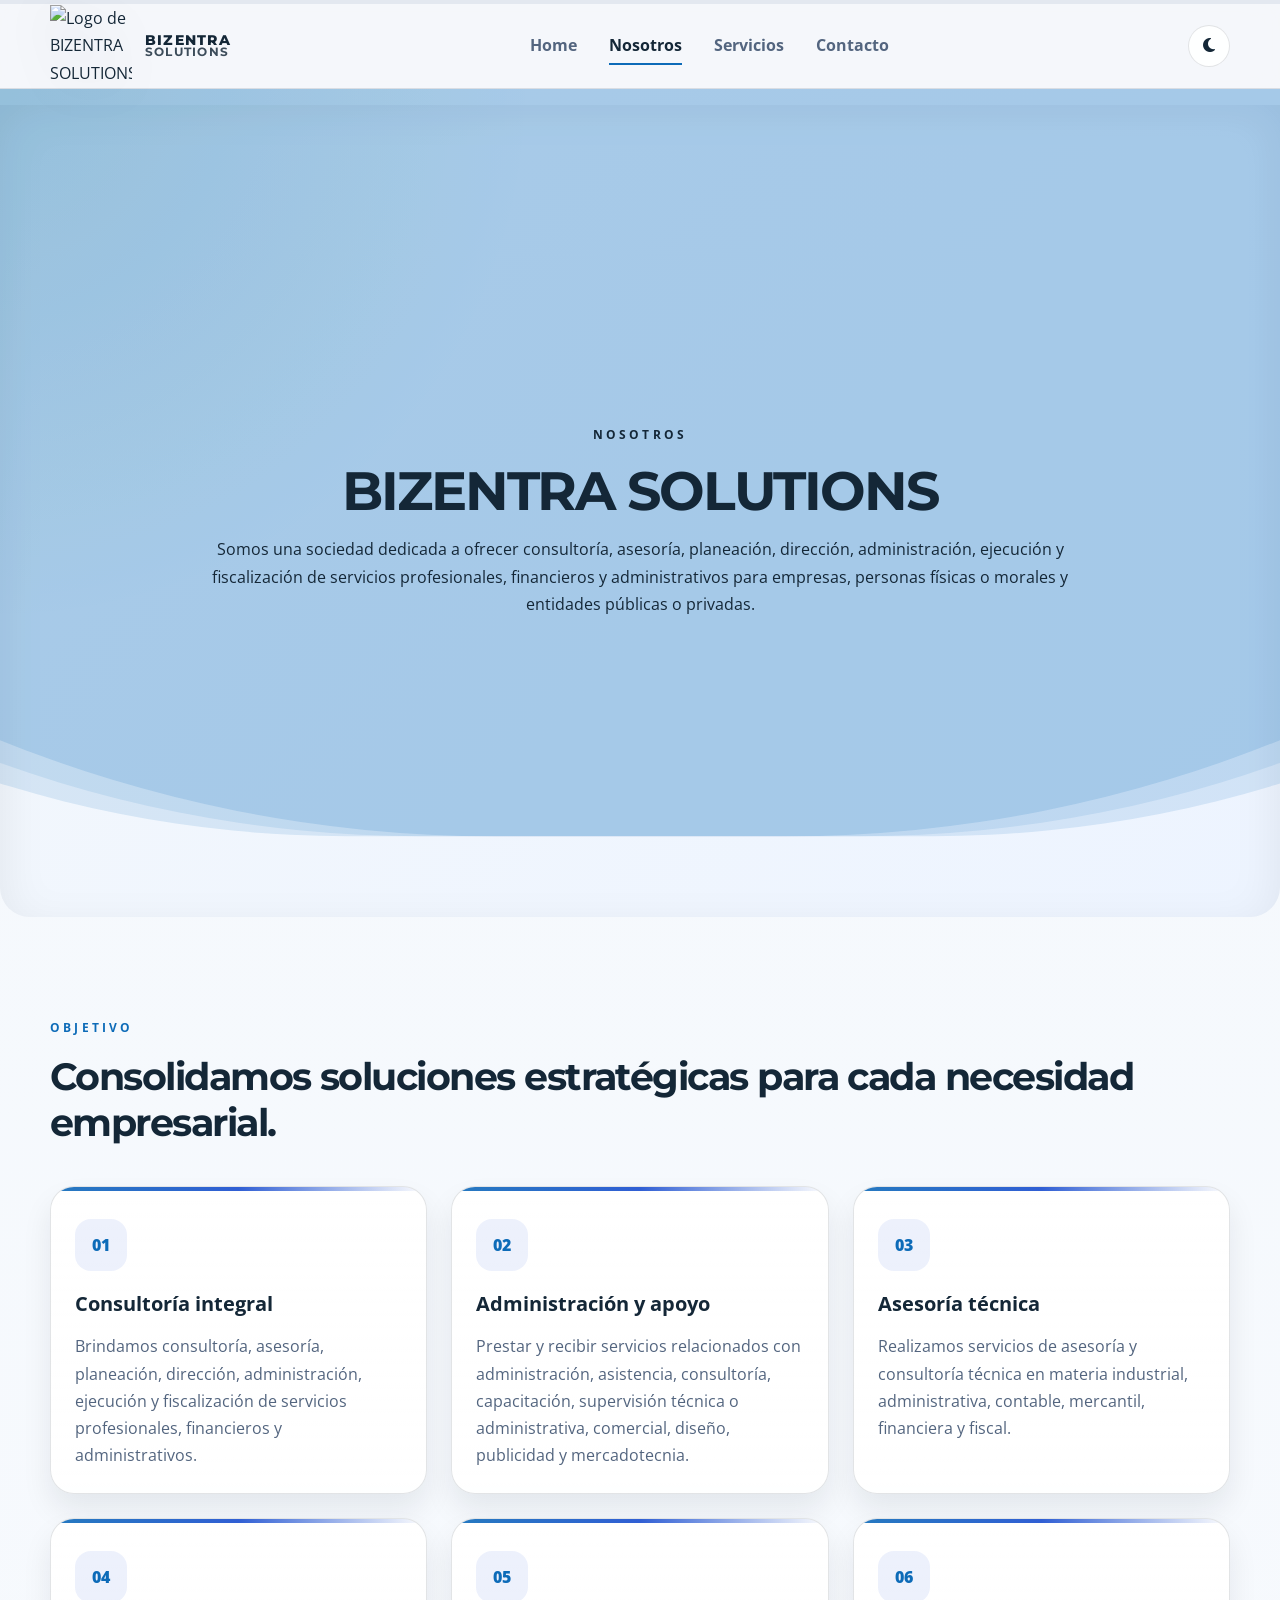
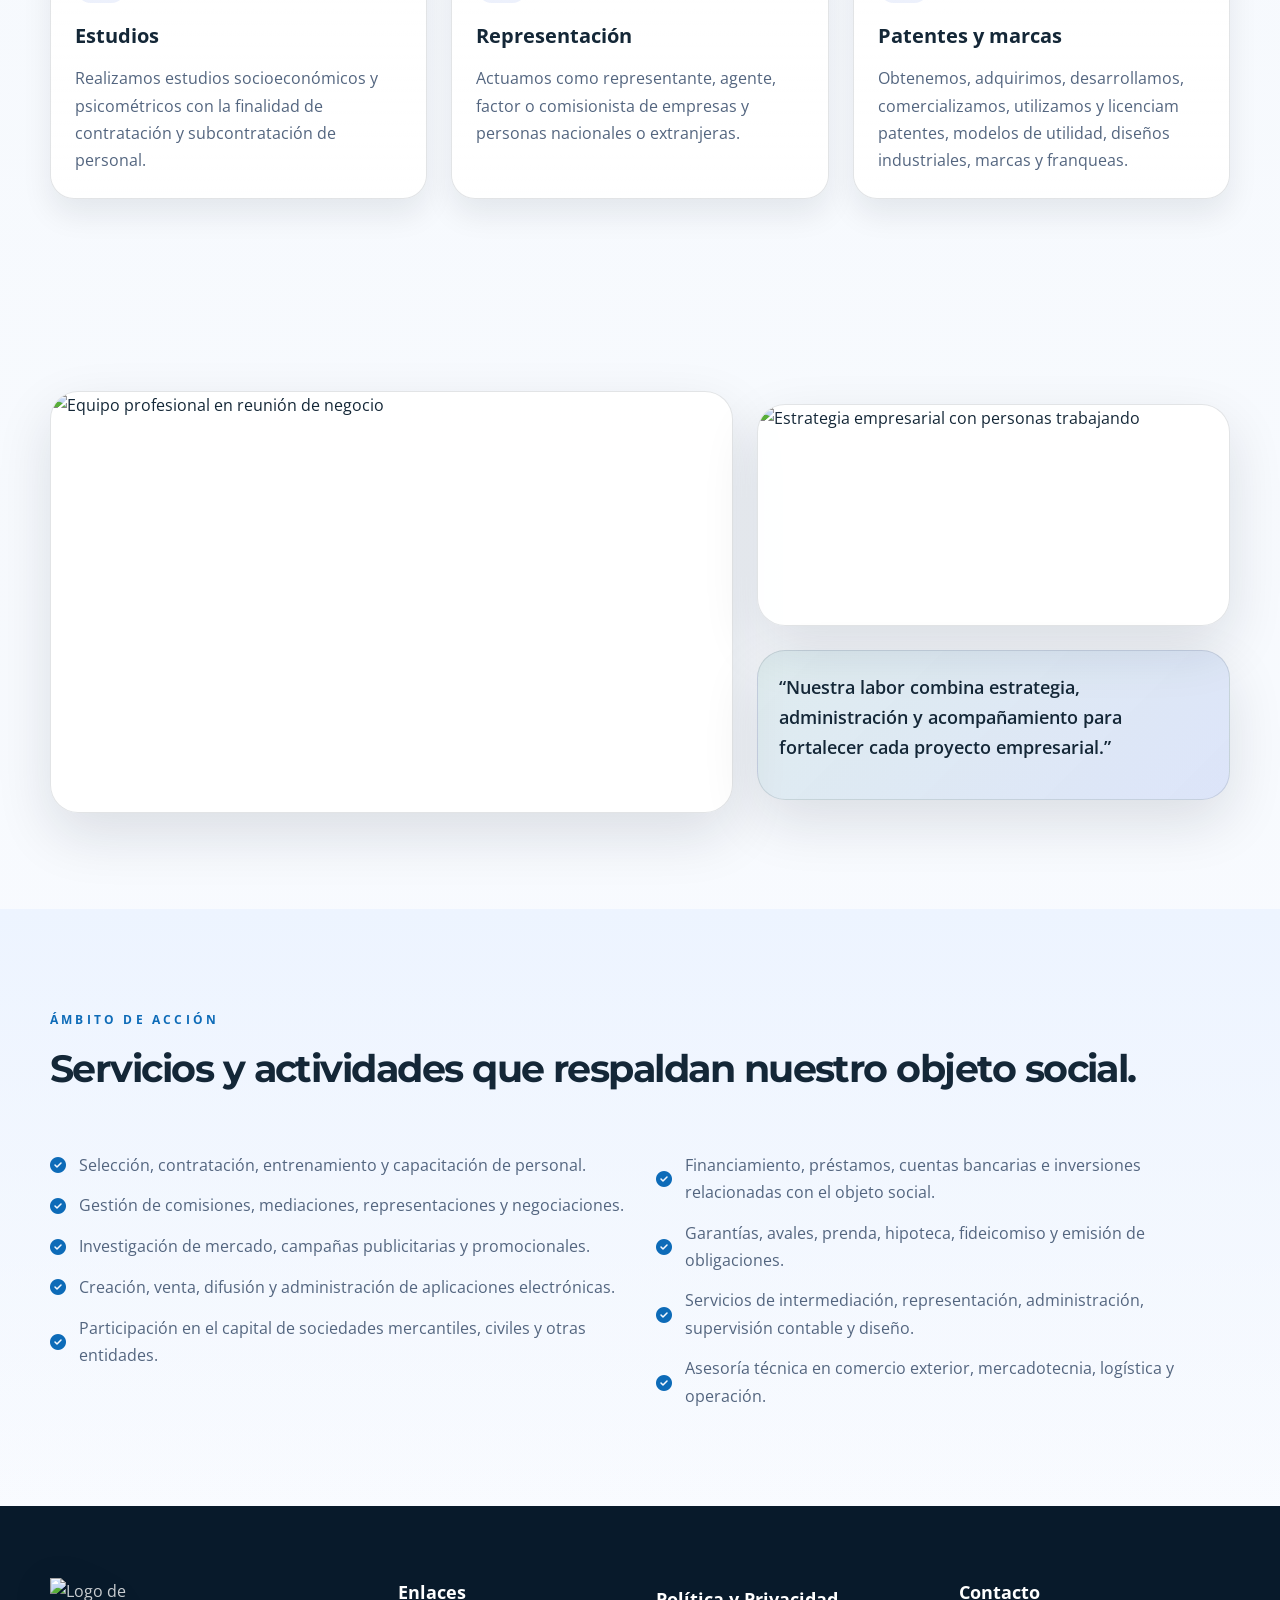
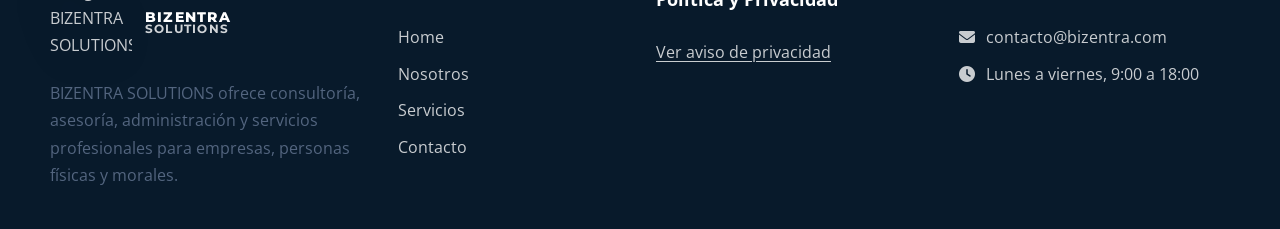
==== commit 5487d87d: "Incorporación de imagenes" ====
--- a/nosotros.html
+++ b/nosotros.html
@@ -148,6 +148,32 @@
         </div>
       </section>
 
+      <section class="section reveal">
+        <div class="container about-visuals">
+          <div class="about-visual large-visual">
+            <img
+              src="https://images.unsplash.com/photo-1522202176988-66273c2fd55f?auto=format&fit=crop&w=1200&q=80"
+              alt="Equipo profesional en reunión de negocio"
+            />
+          </div>
+
+          <div class="about-visual-stack">
+            <div class="about-visual small-visual">
+              <img
+                src="https://images.unsplash.com/photo-1552664730-d307ca884978?auto=format&fit=crop&w=900&q=80"
+                alt="Estrategia empresarial con personas trabajando"
+              />
+            </div>
+            <div class="mini-quote compact-quote">
+              <p>
+                “Nuestra labor combina estrategia, administración y acompañamiento para fortalecer cada
+                proyecto empresarial.”
+              </p>
+            </div>
+          </div>
+        </div>
+      </section>
+
       <section class="section alt-bg reveal">
         <div class="container">
           <div class="section-heading left">
--- a/css/styles.css
+++ b/css/styles.css
@@ -603,6 +603,42 @@
   cursor: pointer;
 }
 
+.info-visual {
+  position: relative;
+  display: flex;
+  justify-content: center;
+  align-items: center;
+}
+
+.info-visual img {
+  width: min(100%, 470px);
+  height: 430px;
+  object-fit: cover;
+  border-radius: 28px;
+  border: 1px solid var(--line);
+  box-shadow: var(--shadow);
+}
+
+.info-badge {
+  position: absolute;
+  left: 1.25rem;
+  bottom: 1.25rem;
+  display: inline-flex;
+  align-items: center;
+  gap: 0.6rem;
+  padding: 0.8rem 1rem;
+  border-radius: 999px;
+  background: rgba(9, 30, 55, 0.78);
+  border: 1px solid rgba(255, 255, 255, 0.18);
+  color: #fff;
+  font-weight: 600;
+  backdrop-filter: blur(8px);
+}
+
+.info-badge i {
+  color: #7dd3fc;
+}
+
 .mini-quote {
   padding: 2rem;
   background: linear-gradient(135deg, rgba(15, 118, 110, 0.1), rgba(29, 78, 216, 0.12));
@@ -771,6 +807,46 @@
   margin-bottom: 1rem;
 }
 
+.about-visuals {
+  display: grid;
+  grid-template-columns: 1.3fr 0.9fr;
+  gap: 1.5rem;
+  align-items: center;
+}
+
+.about-visual {
+  overflow: hidden;
+  border-radius: 28px;
+  border: 1px solid var(--line);
+  box-shadow: var(--shadow);
+  background: var(--surface);
+}
+
+.about-visual img {
+  display: block;
+  width: 100%;
+  height: 100%;
+  object-fit: cover;
+}
+
+.large-visual img {
+  min-height: 420px;
+}
+
+.small-visual img {
+  min-height: 220px;
+}
+
+.about-visual-stack {
+  display: grid;
+  gap: 1.5rem;
+}
+
+.compact-quote {
+  padding: 1.4rem 1.3rem;
+  min-height: 150px;
+}
+
 .text-columns {
   display: grid;
   grid-template-columns: repeat(2, minmax(0, 1fr));
@@ -786,6 +862,21 @@
   display: flex;
   flex-direction: column;
   min-height: 100%;
+}
+
+.service-image {
+  position: relative;
+  overflow: hidden;
+  border-radius: 20px 20px 0 0;
+  margin: -2rem -1.5rem 1rem;
+  border-bottom: 1px solid var(--line);
+}
+
+.service-image img {
+  display: block;
+  width: 100%;
+  height: 180px;
+  object-fit: cover;
 }
 
 .service-card .card-link {
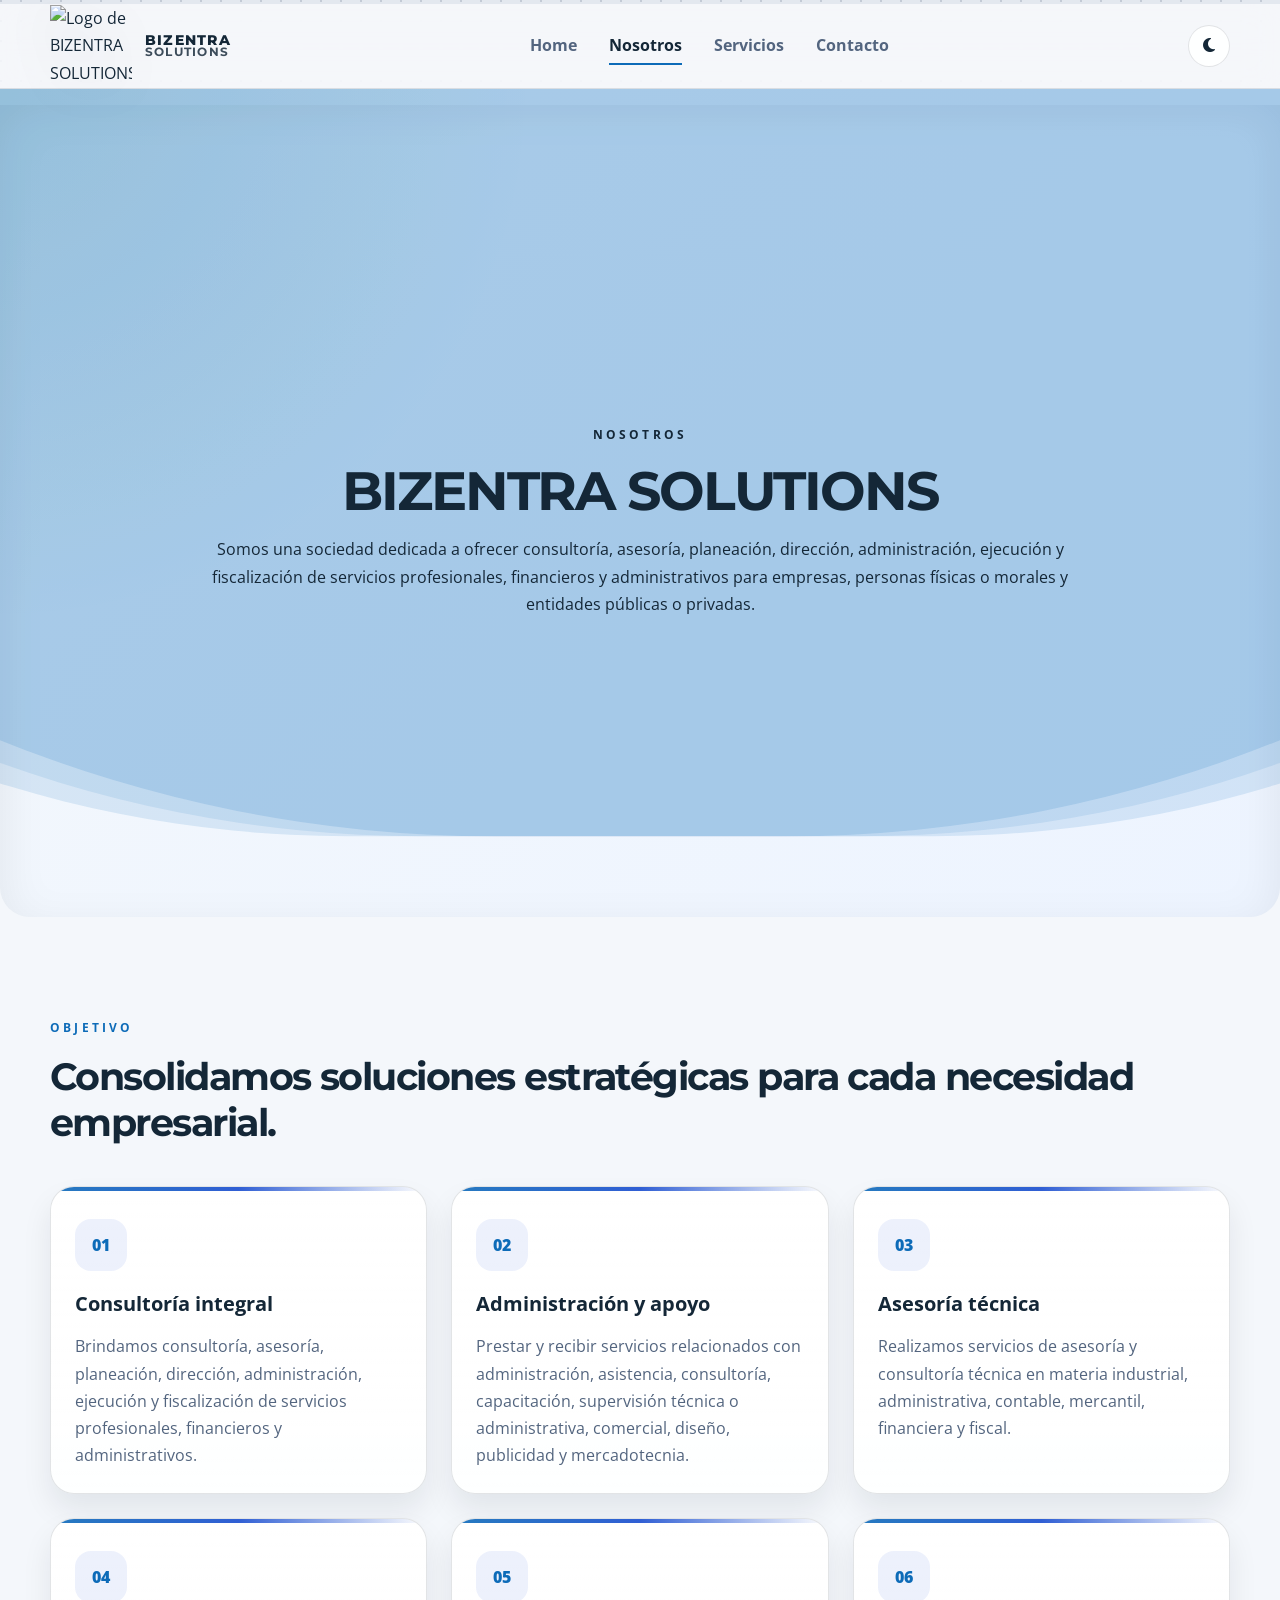
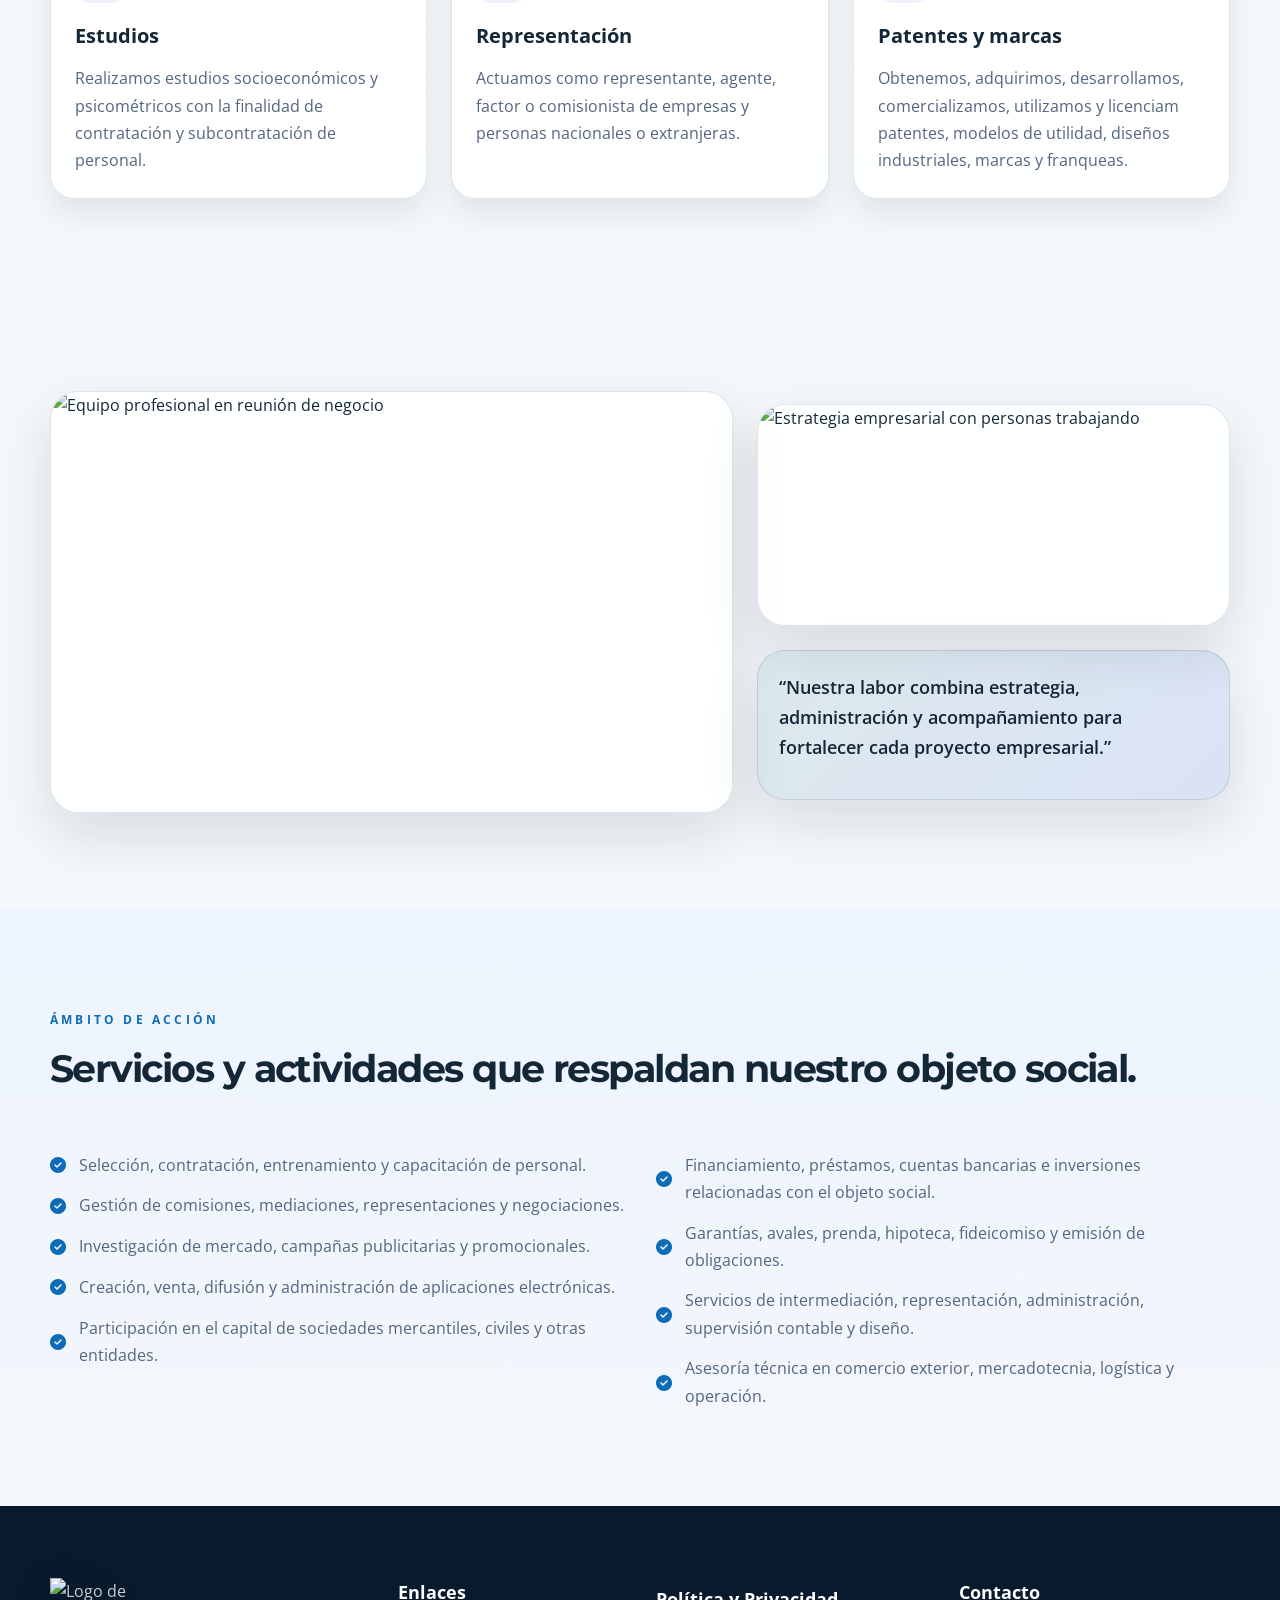
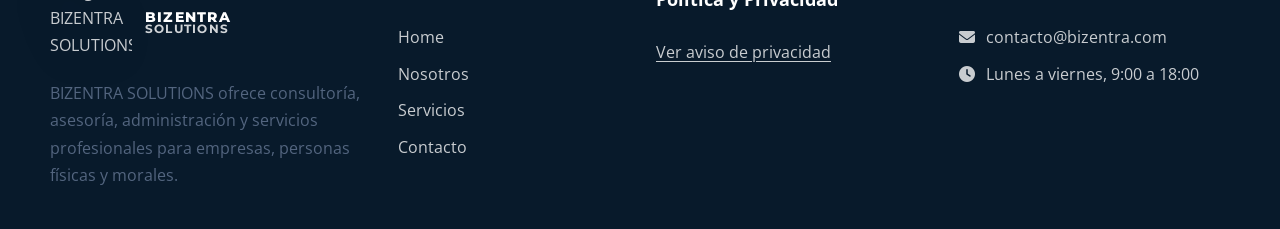
==== commit 424d3238: "Se modifico los enlaces de las imagenes" ====
--- a/nosotros.html
+++ b/nosotros.html
@@ -152,7 +152,7 @@
         <div class="container about-visuals">
           <div class="about-visual large-visual">
             <img
-              src="https://images.unsplash.com/photo-1522202176988-66273c2fd55f?auto=format&fit=crop&w=1200&q=80"
+              src="https://bizentra.com.mx/wp-content/uploads/2026/09/8.avif"
               alt="Equipo profesional en reunión de negocio"
             />
           </div>
@@ -160,7 +160,7 @@
           <div class="about-visual-stack">
             <div class="about-visual small-visual">
               <img
-                src="https://images.unsplash.com/photo-1552664730-d307ca884978?auto=format&fit=crop&w=900&q=80"
+                src="https://bizentra.com.mx/wp-content/uploads/2026/09/9.avif"
                 alt="Estrategia empresarial con personas trabajando"
               />
             </div>
--- a/css/styles.css
+++ b/css/styles.css
@@ -75,14 +75,25 @@
 
 body {
   font-family: "Open Sans", sans-serif;
-  background: linear-gradient(180deg, var(--bg) 0%, #f9fbff 100%);
+  background-color: #f4f7fb;
+  background-image: radial-gradient(circle at 1px 1px, rgba(0, 29, 61, 0.16) 1px, transparent 0);
+  background-size: 20px 20px;
   color: var(--text);
   line-height: 1.7;
   transition: background 0.3s ease, color 0.3s ease;
+  background-attachment: fixed;
 }
 
 body.dark-mode {
-  background: linear-gradient(180deg, var(--bg) 0%, #0b1220 100%);
+  background-color: #0f172a;
+  background-image:
+    radial-gradient(circle, rgba(139, 92, 246, 0.6) 1px, transparent 1px),
+    radial-gradient(circle, rgba(59, 130, 246, 0.4) 1px, transparent 1px),
+    radial-gradient(circle, rgba(236, 72, 153, 0.5) 1px, transparent 1px),
+    linear-gradient(180deg, rgba(9, 21, 33, 0.96), rgba(11, 18, 32, 1));
+  background-size: 20px 20px, 40px 40px, 60px 60px, 100% 100%;
+  background-position: 0 0, 10px 10px, 30px 30px, 0 0;
+  background-attachment: fixed;
 }
 
 a {
@@ -507,6 +518,23 @@
   gap: 1.5rem;
 }
 
+.feature-thumb,
+.explore-thumb {
+  position: relative;
+  overflow: hidden;
+  border-radius: 20px 20px 0 0;
+  margin: -2rem -1.5rem 1rem;
+  border-bottom: 1px solid var(--line);
+}
+
+.feature-thumb img,
+.explore-thumb img {
+  display: block;
+  width: 100%;
+  height: 180px;
+  object-fit: cover;
+}
+
 .feature-card,
 .explore-card,
 .service-card,
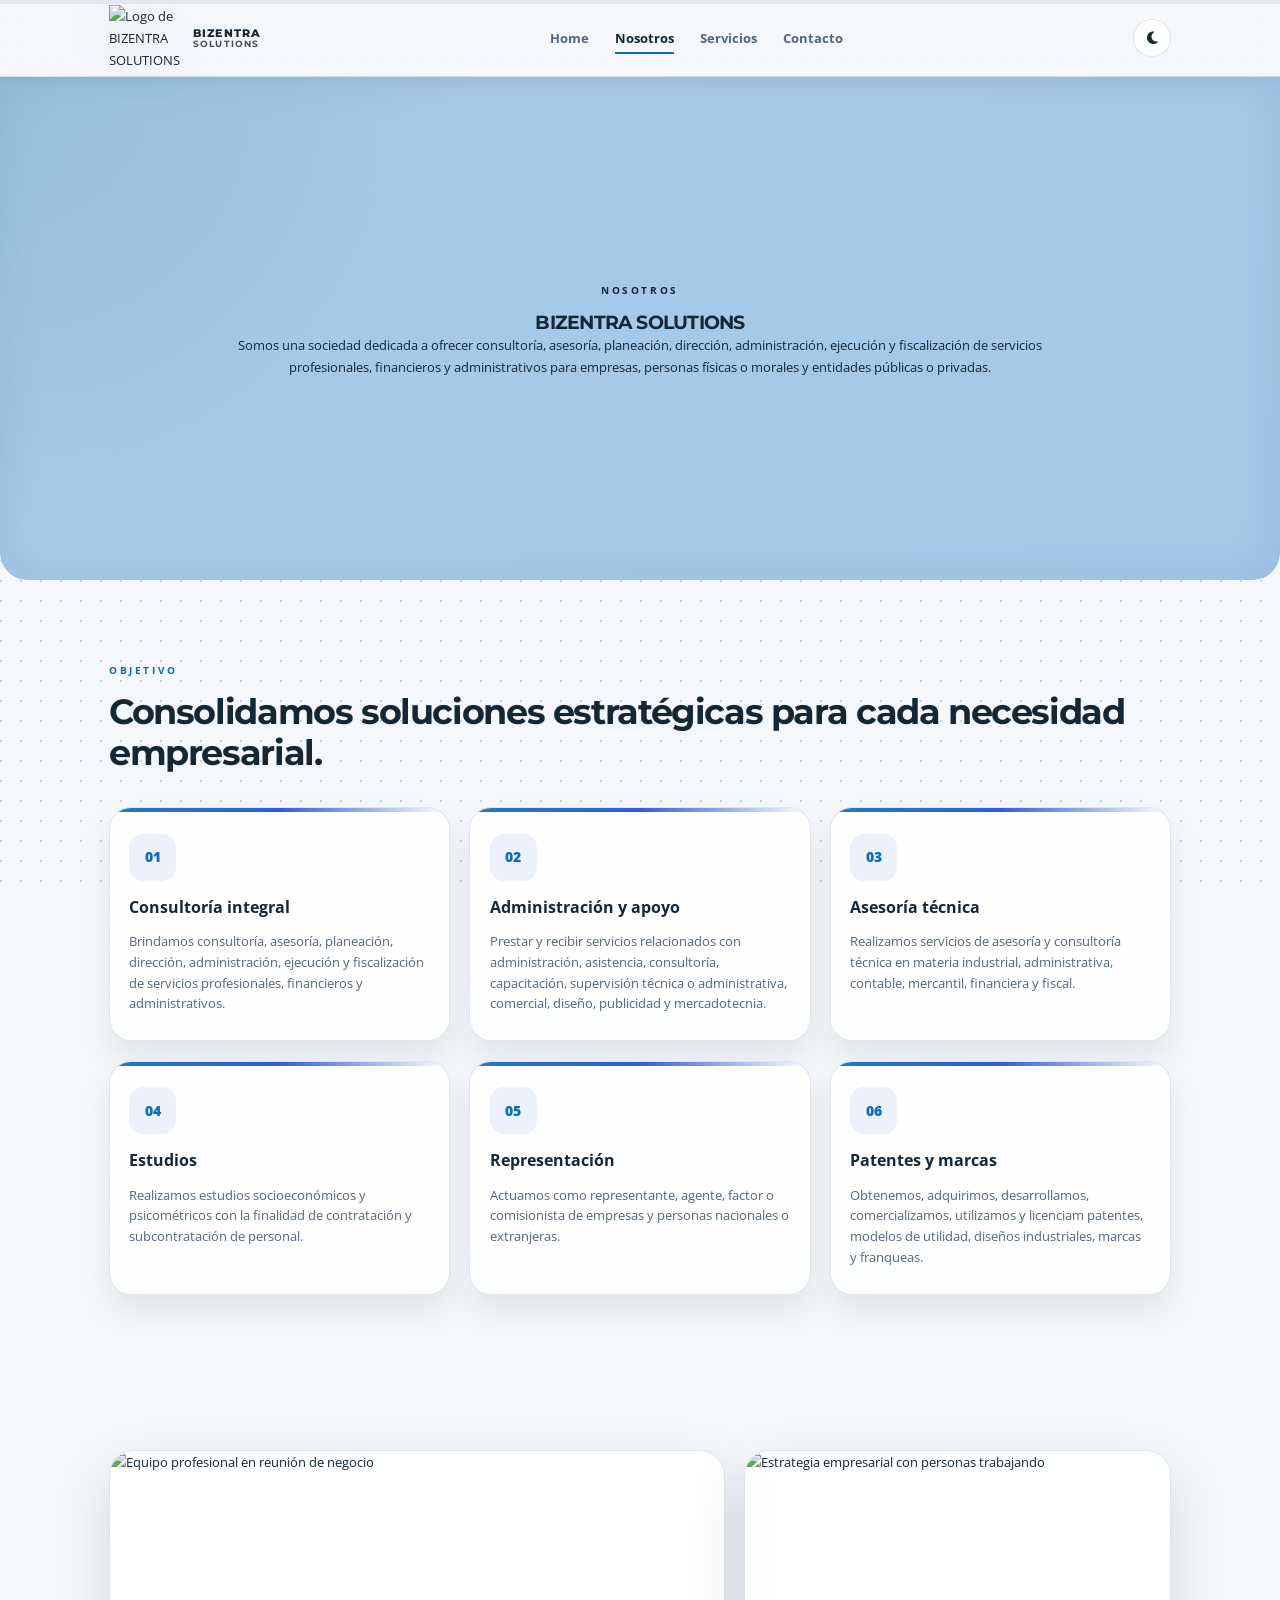
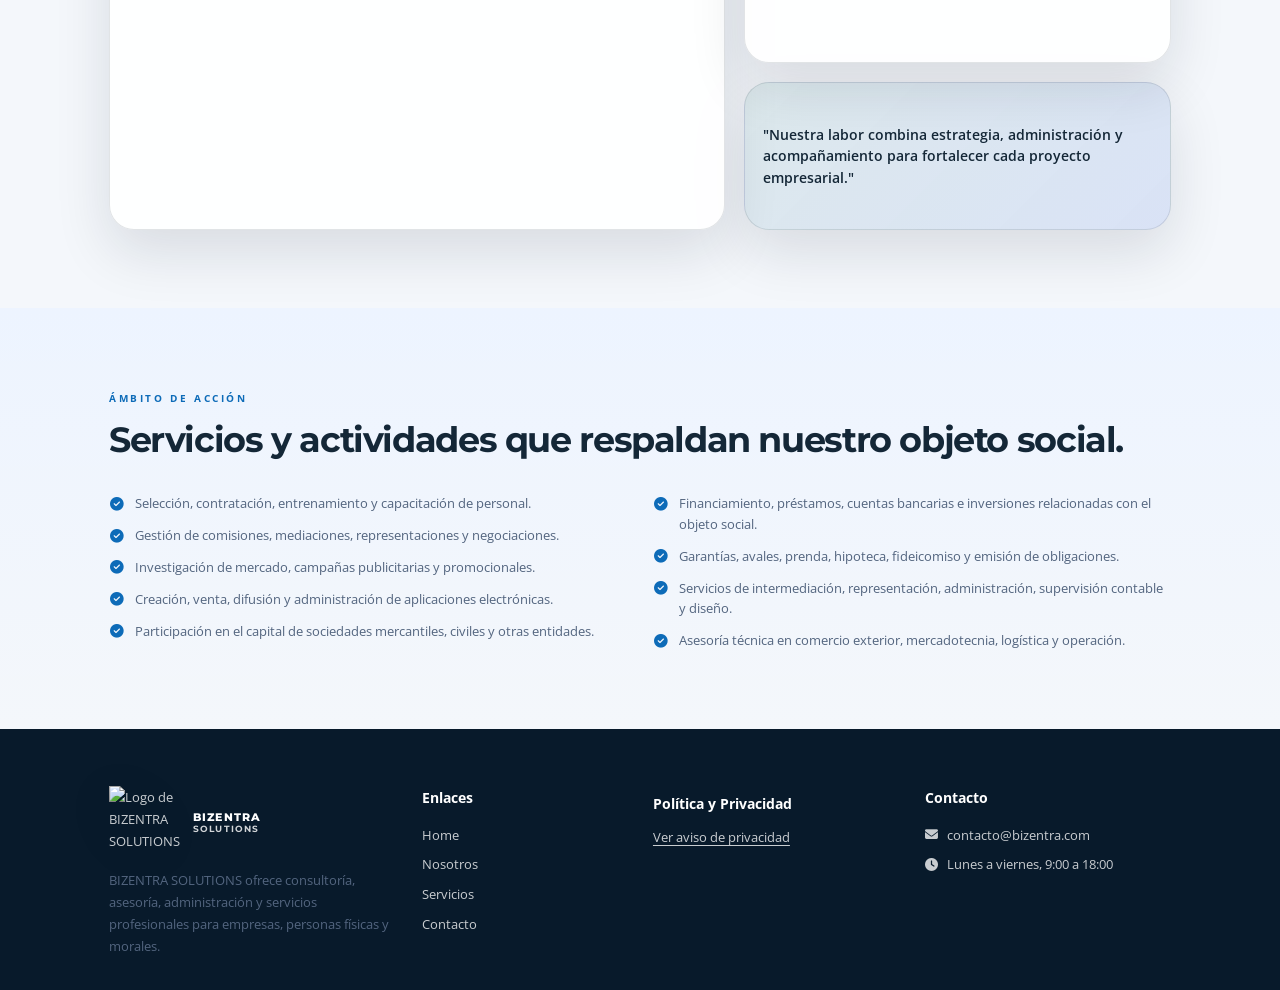
==== commit 9c526ad6: "Se corrigio la compatibilidad con elementor" ====
--- a/nosotros.html
+++ b/nosotros.html
@@ -1,253 +1,277 @@
 <!DOCTYPE html>
 <html lang="es">
-  <head>
+<head>
     <meta charset="UTF-8" />
     <meta name="viewport" content="width=device-width, initial-scale=1.0" />
     <title>Nosotros | BIZENTRA SOLUTIONS</title>
-    <meta
-      name="description"
-      content="Conoce a BIZENTRA SOLUTIONS: consultoría, administración, recursos humanos, comercio exterior, mercadotecnia y representación comercial."
-    />
+    <meta name="description" content="Conoce a BIZENTRA SOLUTIONS: consultoría, administración, recursos humanos, comercio exterior, mercadotecnia y representación comercial." />
+
+    <!-- ===== SOLO PARA LOCAL: borra este bloque al pegar en Elementor ===== -->
     <link rel="preconnect" href="https://fonts.googleapis.com" />
     <link rel="preconnect" href="https://fonts.gstatic.com" crossorigin />
-    <link
-      href="https://fonts.googleapis.com/css2?family=Montserrat:wght@400;500;600;700;800&family=Open+Sans:wght@400;500;600;700&display=swap"
-      rel="stylesheet"
-    />
-    <link
-      rel="stylesheet"
-      href="https://cdnjs.cloudflare.com/ajax/libs/font-awesome/6.5.2/css/all.min.css"
-      crossorigin="anonymous"
-    />
+    <link href="https://fonts.googleapis.com/css2?family=Montserrat:wght@400;500;600;700;800&family=Open+Sans:wght@400;500;600;700&display=swap" rel="stylesheet" />
+    <link rel="stylesheet" href="css/styles.css" />
     <script>
-      (function () {
-        try {
-          const storedTheme = localStorage.getItem("bizentra-theme");
-          const prefersDark = window.matchMedia("(prefers-color-scheme: dark)").matches;
-          const shouldUseDark = storedTheme ? storedTheme === "dark" : prefersDark;
-          document.documentElement.classList.toggle("dark-mode", shouldUseDark);
-        } catch (error) {
-          console.warn("No se pudo aplicar el tema inicial.", error);
+        (function () {
+            try {
+                var html = document.documentElement;
+                var storedTheme = localStorage.getItem("bizentra-theme");
+                var prefersDark = window.matchMedia("(prefers-color-scheme: dark)").matches;
+                var shouldUseDark = storedTheme ? storedTheme === "dark" : prefersDark;
+                var bgColor = shouldUseDark ? "#091521" : "#f4f7fb";
+
+                if (shouldUseDark) html.classList.add("dark-mode");
+
+                var style = document.createElement("style");
+                style.id = "boot-block-style";
+                style.textContent = `
+                    html, body { visibility: hidden !important; background-color: ${bgColor} !important; }
+                    #boot-overlay {
+                        position: fixed; inset: 0; z-index: 999999;
+                        background-color: ${bgColor};
+                        visibility: visible !important; opacity: 1;
+                        transition: opacity 0.25s ease; pointer-events: all;
+                    }
+                    #boot-overlay.hide { opacity: 0; pointer-events: none; }
+                `;
+                document.head.appendChild(style);
+            } catch (e) {}
+        })();
+    </script>
+    <!-- ===== FIN SOLO LOCAL ===== -->
+</head>
+<body>
+
+<!-- ============================================================
+     👇 ESTE ES EL BLOQUE QUE PEGAS EN ELEMENTOR (widget HTML)
+     👇 Y TAMBIÉN ES EL MISMO QUE USAS EN LOCAL
+     ============================================================ -->
+
+<div id="boot-overlay"></div>
+
+<header class="site-header">
+    <div class="container header-inner">
+        <a href="index.html" class="brand" aria-label="BIZENTRA SOLUTIONS">
+            <img src="https://bizentra.com.mx/wp-content/uploads/2026/09/logo.png" alt="Logo de BIZENTRA SOLUTIONS" />
+            <span class="brand-text">
+                <span class="brand-name">BIZENTRA</span>
+                <span class="brand-subname">SOLUTIONS</span>
+            </span>
+        </a>
+
+        <nav class="main-nav" aria-label="Menú principal">
+            <a href="index.html">Home</a>
+            <a href="nosotros.html" class="active">Nosotros</a>
+            <a href="servicios.html">Servicios</a>
+            <a href="index.html#contacto">Contacto</a>
+        </nav>
+
+        <button class="theme-toggle" type="button" aria-label="Cambiar a modo oscuro">
+            <i class="fa-solid fa-moon"></i>
+        </button>
+    </div>
+</header>
+
+<main>
+    <section class="page-hero hero-page reveal">
+        <div class="wave">
+            <span></span>
+            <span></span>
+            <span></span>
+        </div>
+        <div class="container narrow page-hero-content">
+            <span class="eyebrow dark">Nosotros</span>
+            <h1>BIZENTRA SOLUTIONS</h1>
+            <p>
+                Somos una sociedad dedicada a ofrecer consultoría, asesoría, planeación, dirección,
+                administración, ejecución y fiscalización de servicios profesionales, financieros y
+                administrativos para empresas, personas físicas o morales y entidades públicas o
+                privadas.
+            </p>
+        </div>
+    </section>
+
+    <section class="section reveal">
+        <div class="container">
+            <div class="section-heading">
+                <span class="eyebrow dark">Objetivo</span>
+                <h2>Consolidamos soluciones estratégicas para cada necesidad empresarial.</h2>
+            </div>
+
+            <div class="objectives-grid">
+                <article class="objective-card">
+                    <span>01</span>
+                    <h3>Consultoría integral</h3>
+                    <p>Brindamos consultoría, asesoría, planeación, dirección, administración, ejecución y fiscalización de servicios profesionales, financieros y administrativos.</p>
+                </article>
+
+                <article class="objective-card">
+                    <span>02</span>
+                    <h3>Administración y apoyo</h3>
+                    <p>Prestar y recibir servicios relacionados con administración, asistencia, consultoría, capacitación, supervisión técnica o administrativa, comercial, diseño, publicidad y mercadotecnia.</p>
+                </article>
+
+                <article class="objective-card">
+                    <span>03</span>
+                    <h3>Asesoría técnica</h3>
+                    <p>Realizamos servicios de asesoría y consultoría técnica en materia industrial, administrativa, contable, mercantil, financiera y fiscal.</p>
+                </article>
+
+                <article class="objective-card">
+                    <span>04</span>
+                    <h3>Estudios</h3>
+                    <p>Realizamos estudios socioeconómicos y psicométricos con la finalidad de contratación y subcontratación de personal.</p>
+                </article>
+
+                <article class="objective-card">
+                    <span>05</span>
+                    <h3>Representación</h3>
+                    <p>Actuamos como representante, agente, factor o comisionista de empresas y personas nacionales o extranjeras.</p>
+                </article>
+
+                <article class="objective-card">
+                    <span>06</span>
+                    <h3>Patentes y marcas</h3>
+                    <p>Obtenemos, adquirimos, desarrollamos, comercializamos, utilizamos y licenciam patentes, modelos de utilidad, diseños industriales, marcas y franqueas.</p>
+                </article>
+            </div>
+        </div>
+    </section>
+
+    <section class="section reveal">
+        <div class="container about-visuals">
+            <div class="about-visual large-visual">
+                <img src="https://bizentra.com.mx/wp-content/uploads/2026/09/8.avif" alt="Equipo profesional en reunión de negocio" />
+            </div>
+
+            <div class="about-visual-stack">
+                <div class="about-visual small-visual">
+                    <img src="https://bizentra.com.mx/wp-content/uploads/2026/09/9.avif" alt="Estrategia empresarial con personas trabajando" />
+                </div>
+                <div class="mini-quote compact-quote">
+                    <p>"Nuestra labor combina estrategia, administración y acompañamiento para fortalecer cada proyecto empresarial."</p>
+                </div>
+            </div>
+        </div>
+    </section>
+
+    <section class="section alt-bg reveal">
+        <div class="container">
+            <div class="section-heading left">
+                <span class="eyebrow dark">Ámbito de acción</span>
+                <h2>Servicios y actividades que respaldan nuestro objeto social.</h2>
+            </div>
+
+            <div class="text-columns">
+                <div>
+                    <ul class="list-plain">
+                        <li><i class="fa-solid fa-circle-check"></i>Selección, contratación, entrenamiento y capacitación de personal.</li>
+                        <li><i class="fa-solid fa-circle-check"></i>Gestión de comisiones, mediaciones, representaciones y negociaciones.</li>
+                        <li><i class="fa-solid fa-circle-check"></i>Investigación de mercado, campañas publicitarias y promocionales.</li>
+                        <li><i class="fa-solid fa-circle-check"></i>Creación, venta, difusión y administración de aplicaciones electrónicas.</li>
+                        <li><i class="fa-solid fa-circle-check"></i>Participación en el capital de sociedades mercantiles, civiles y otras entidades.</li>
+                    </ul>
+                </div>
+                <div>
+                    <ul class="list-plain">
+                        <li><i class="fa-solid fa-circle-check"></i>Financiamiento, préstamos, cuentas bancarias e inversiones relacionadas con el objeto social.</li>
+                        <li><i class="fa-solid fa-circle-check"></i>Garantías, avales, prenda, hipoteca, fideicomiso y emisión de obligaciones.</li>
+                        <li><i class="fa-solid fa-circle-check"></i>Servicios de intermediación, representación, administración, supervisión contable y diseño.</li>
+                        <li><i class="fa-solid fa-circle-check"></i>Asesoría técnica en comercio exterior, mercadotecnia, logística y operación.</li>
+                    </ul>
+                </div>
+            </div>
+        </div>
+    </section>
+</main>
+
+<footer class="site-footer">
+    <div class="container footer-grid">
+        <div class="footer-column">
+            <a href="index.html" class="brand footer-brand" aria-label="BIZENTRA SOLUTIONS">
+                <img src="https://bizentra.com.mx/wp-content/uploads/2026/09/logo.png" alt="Logo de BIZENTRA SOLUTIONS" />
+                <span class="brand-text">
+                    <span class="brand-name">BIZENTRA</span>
+                    <span class="brand-subname">SOLUTIONS</span>
+                </span>
+            </a>
+            <p>BIZENTRA SOLUTIONS ofrece consultoría, asesoría, administración y servicios profesionales para empresas, personas físicas y morales.</p>
+        </div>
+
+        <div class="footer-column">
+            <h3>Enlaces</h3>
+            <ul>
+                <li><a href="index.html">Home</a></li>
+                <li><a href="nosotros.html">Nosotros</a></li>
+                <li><a href="servicios.html">Servicios</a></li>
+                <li><a href="index.html#contacto">Contacto</a></li>
+            </ul>
+        </div>
+
+        <div class="footer-column footer-privacy">
+            <h3>Política y Privacidad</h3>
+            <a href="privacy-policy.html">Ver aviso de privacidad</a>
+        </div>
+
+        <div class="footer-column">
+            <h3>Contacto</h3>
+            <ul class="contact-list">
+                <li><i class="fa-solid fa-envelope"></i> contacto@bizentra.com</li>
+                <li><i class="fa-solid fa-clock"></i> Lunes a viernes, 9:00 a 18:00</li>
+            </ul>
+        </div>
+    </div>
+</footer>
+
+<!-- ============================================================
+     👆 FIN DEL BLOQUE QUE PEGAS EN ELEMENTOR
+     ============================================================ -->
+
+<!-- ===== SOLO PARA LOCAL: borra este bloque al pegar en Elementor ===== -->
+<link rel="stylesheet" href="https://cdnjs.cloudflare.com/ajax/libs/font-awesome/6.5.2/css/all.min.css" media="print" onload="this.media='all'" />
+<script src="js/script.js"></script>
+<script>
+    (function () {
+        function bootDone() {
+            var html = document.documentElement;
+            var overlay = document.getElementById("boot-overlay");
+            var bootStyle = document.getElementById("boot-block-style");
+
+            var icon = document.querySelector(".theme-toggle i");
+            if (icon && html.classList.contains("dark-mode")) {
+                icon.className = "fa-solid fa-sun";
+            }
+
+            if (overlay) {
+                overlay.classList.add("hide");
+                setTimeout(function () {
+                    if (overlay.parentNode) overlay.parentNode.removeChild(overlay);
+                }, 300);
+            }
+
+            if (bootStyle && bootStyle.parentNode) {
+                bootStyle.parentNode.removeChild(bootStyle);
+            }
+
+            html.style.visibility = "";
+            html.style.background = "";
+            document.body.style.visibility = "";
+            document.body.style.background = "";
         }
-      })();
-    </script>
-    <link rel="stylesheet" href="css/styles.css" />
-  </head>
-  <body>
-    <div class="scroll-progress" aria-hidden="true">
-      <span class="scroll-progress-bar"></span>
-    </div>
-    <header class="site-header">
-      <div class="container header-inner">
-        <a href="index.html" class="brand" aria-label="BIZENTRA SOLUTIONS">
-          <img
-            src="https://bizentra.com.mx/wp-content/uploads/2026/09/logo.png"
-            alt="Logo de BIZENTRA SOLUTIONS"
-          />
-          <span class="brand-text">
-            <span class="brand-name">BIZENTRA</span>
-            <span class="brand-subname">SOLUTIONS</span>
-          </span>
-        </a>
-
-        <nav class="main-nav" aria-label="Menú principal">
-          <a href="index.html">Home</a>
-          <a href="nosotros.html" class="active">Nosotros</a>
-          <a href="servicios.html">Servicios</a>
-          <a href="index.html#contacto">Contacto</a>
-        </nav>
-
-        <button class="theme-toggle" type="button" aria-label="Cambiar a modo oscuro">
-          <i class="fa-solid fa-moon"></i>
-        </button>
-      </div>
-    </header>
-
-    <main>
-      <section class="page-hero hero-page reveal">
-        <div class="wave">
-          <span></span>
-          <span></span>
-          <span></span>
-        </div>
-        <div class="container narrow page-hero-content">
-          <span class="eyebrow dark">Nosotros</span>
-          <h1>BIZENTRA SOLUTIONS</h1>
-          <p>
-            Somos una sociedad dedicada a ofrecer consultoría, asesoría, planeación, dirección,
-            administración, ejecución y fiscalización de servicios profesionales, financieros y
-            administrativos para empresas, personas físicas o morales y entidades públicas o
-            privadas.
-          </p>
-        </div>
-      </section>
-
-      <section class="section reveal">
-        <div class="container">
-          <div class="section-heading">
-            <span class="eyebrow dark">Objetivo</span>
-            <h2>Consolidamos soluciones estratégicas para cada necesidad empresarial.</h2>
-          </div>
-
-          <div class="objectives-grid">
-            <article class="objective-card">
-              <span>01</span>
-              <h3>Consultoría integral</h3>
-              <p>
-                Brindamos consultoría, asesoría, planeación, dirección, administración,
-                ejecución y fiscalización de servicios profesionales, financieros y administrativos.
-              </p>
-            </article>
-
-            <article class="objective-card">
-              <span>02</span>
-              <h3>Administración y apoyo</h3>
-              <p>
-                Prestar y recibir servicios relacionados con administración, asistencia,
-                consultoría, capacitación, supervisión técnica o administrativa, comercial,
-                diseño, publicidad y mercadotecnia.
-              </p>
-            </article>
-
-            <article class="objective-card">
-              <span>03</span>
-              <h3>Asesoría técnica</h3>
-              <p>
-                Realizamos servicios de asesoría y consultoría técnica en materia industrial,
-                administrativa, contable, mercantil, financiera y fiscal.
-              </p>
-            </article>
-
-            <article class="objective-card">
-              <span>04</span>
-              <h3>Estudios</h3>
-              <p>
-                Realizamos estudios socioeconómicos y psicométricos con la finalidad de
-                contratación y subcontratación de personal.
-              </p>
-            </article>
-
-            <article class="objective-card">
-              <span>05</span>
-              <h3>Representación</h3>
-              <p>
-                Actuamos como representante, agente, factor o comisionista de empresas y
-                personas nacionales o extranjeras.
-              </p>
-            </article>
-
-            <article class="objective-card">
-              <span>06</span>
-              <h3>Patentes y marcas</h3>
-              <p>
-                Obtenemos, adquirimos, desarrollamos, comercializamos, utilizamos y licenciam
-                patentes, modelos de utilidad, diseños industriales, marcas y franqueas.
-              </p>
-            </article>
-          </div>
-        </div>
-      </section>
-
-      <section class="section reveal">
-        <div class="container about-visuals">
-          <div class="about-visual large-visual">
-            <img
-              src="https://bizentra.com.mx/wp-content/uploads/2026/09/8.avif"
-              alt="Equipo profesional en reunión de negocio"
-            />
-          </div>
-
-          <div class="about-visual-stack">
-            <div class="about-visual small-visual">
-              <img
-                src="https://bizentra.com.mx/wp-content/uploads/2026/09/9.avif"
-                alt="Estrategia empresarial con personas trabajando"
-              />
-            </div>
-            <div class="mini-quote compact-quote">
-              <p>
-                “Nuestra labor combina estrategia, administración y acompañamiento para fortalecer cada
-                proyecto empresarial.”
-              </p>
-            </div>
-          </div>
-        </div>
-      </section>
-
-      <section class="section alt-bg reveal">
-        <div class="container">
-          <div class="section-heading left">
-            <span class="eyebrow dark">Ámbito de acción</span>
-            <h2>Servicios y actividades que respaldan nuestro objeto social.</h2>
-          </div>
-
-          <div class="text-columns">
-            <div>
-              <ul class="list-plain">
-                <li><i class="fa-solid fa-circle-check"></i>Selección, contratación, entrenamiento y capacitación de personal.</li>
-                <li><i class="fa-solid fa-circle-check"></i>Gestión de comisiones, mediaciones, representaciones y negociaciones.</li>
-                <li><i class="fa-solid fa-circle-check"></i>Investigación de mercado, campañas publicitarias y promocionales.</li>
-                <li><i class="fa-solid fa-circle-check"></i>Creación, venta, difusión y administración de aplicaciones electrónicas.</li>
-                <li><i class="fa-solid fa-circle-check"></i>Participación en el capital de sociedades mercantiles, civiles y otras entidades.</li>
-              </ul>
-            </div>
-            <div>
-              <ul class="list-plain">
-                <li><i class="fa-solid fa-circle-check"></i>Financiamiento, préstamos, cuentas bancarias e inversiones relacionadas con el objeto social.</li>
-                <li><i class="fa-solid fa-circle-check"></i>Garantías, avales, prenda, hipoteca, fideicomiso y emisión de obligaciones.</li>
-                <li><i class="fa-solid fa-circle-check"></i>Servicios de intermediación, representación, administración, supervisión contable y diseño.</li>
-                <li><i class="fa-solid fa-circle-check"></i>Asesoría técnica en comercio exterior, mercadotecnia, logística y operación.</li>
-              </ul>
-            </div>
-          </div>
-        </div>
-      </section>
-    </main>
-
-    <footer class="site-footer">
-      <div class="container footer-grid">
-        <div class="footer-column">
-          <a href="index.html" class="brand footer-brand" aria-label="BIZENTRA SOLUTIONS">
-            <img
-              src="https://bizentra.com.mx/wp-content/uploads/2026/09/logo.png"
-              alt="Logo de BIZENTRA SOLUTIONS"
-            />
-            <span class="brand-text">
-              <span class="brand-name">BIZENTRA</span>
-              <span class="brand-subname">SOLUTIONS</span>
-            </span>
-          </a>
-          <p>
-            BIZENTRA SOLUTIONS ofrece consultoría, asesoría, administración y servicios
-            profesionales para empresas, personas físicas y morales.
-          </p>
-        </div>
-
-        <div class="footer-column">
-          <h3>Enlaces</h3>
-          <ul>
-            <li><a href="index.html">Home</a></li>
-            <li><a href="nosotros.html">Nosotros</a></li>
-            <li><a href="servicios.html">Servicios</a></li>
-            <li><a href="index.html#contacto">Contacto</a></li>
-          </ul>
-        </div>
-
-        <div class="footer-column footer-privacy">
-          <h3>Política y Privacidad</h3>
-          <a href="privacy-policy.html">Ver aviso de privacidad</a>
-        </div>
-
-        <div class="footer-column">
-          <h3>Contacto</h3>
-          <ul class="contact-list">
-            <li><i class="fa-solid fa-envelope"></i> contacto@bizentra.com</li>
-            <li><i class="fa-solid fa-clock"></i> Lunes a viernes, 9:00 a 18:00</li>
-          </ul>
-        </div>
-      </div>
-    </footer>
-
-    <script src="js/script.js"></script>
-  </body>
-</html>
+
+        if (document.readyState === "complete") {
+            requestAnimationFrame(function () { requestAnimationFrame(bootDone); });
+        } else {
+            window.addEventListener("load", function () {
+                requestAnimationFrame(function () { requestAnimationFrame(bootDone); });
+            });
+            setTimeout(function () {
+                if (document.getElementById("boot-overlay")) bootDone();
+            }, 2500);
+        }
+    })();
+</script>
+<!-- ===== FIN SOLO LOCAL ===== -->
+
+</body>
+</html>
--- a/css/styles.css
+++ b/css/styles.css
@@ -1,961 +1,940 @@
+/* ============================================================
+   VARIABLES GLOBALES
+   ============================================================ */
 :root {
-  --bg: #f4f8fc;
-  --bg-soft: #edf4ff;
-  --surface: rgba(255, 255, 255, 0.9);
-  --surface-strong: #ffffff;
-  --surface-alt: #f1f7ff;
-  --primary: #0d1e2e;
-  --primary-soft: #194dcf;
-  --secondary: #0d6bb8;
-  --secondary-soft: #a8d4ff;
-  --accent: #f5c86c;
-  --text: #142737;
-  --text-soft: #53657f;
-  --line: rgba(20, 39, 55, 0.12);
-  --shadow: 0 22px 56px rgba(15, 23, 42, 0.12);
-  --success: #1aa67f;
-  --overlay: rgba(11, 18, 32, 0.58);
-  --footer: #081a2b;
-  --footer-text: rgba(255, 255, 255, 0.78);
-  --progress-width: 0%;
-}
-
-html.dark-mode {
-  --bg: #091521;
-  --bg-soft: #102336;
-  --surface: rgba(18, 29, 43, 0.82);
-  --surface-strong: #122338;
-  --surface-alt: #0f1f30;
-  --primary: #ebf4ff;
-  --primary-soft: #94c3ff;
-  --secondary: #7cc0ff;
-  --secondary-soft: rgba(124, 192, 255, 0.18);
-  --accent: #f7b954;
-  --text: #eff7ff;
-  --text-soft: #b7c7d9;
-  --line: rgba(255, 255, 255, 0.08);
-  --shadow: 0 26px 65px rgba(2, 7, 20, 0.52);
-  --success: #4ad0a2;
-  --overlay: rgba(2, 7, 20, 0.72);
-  --footer: #060d17;
-  --footer-text: rgba(255, 255, 255, 0.72);
-}
-
+    --bg: #f4f8fc;
+    --bg-soft: #edf4ff;
+    --surface: rgba(255, 255, 255, 0.9);
+    --surface-strong: #ffffff;
+    --surface-alt: #f1f7ff;
+    --primary: #0d1e2e;
+    --primary-soft: #194dcf;
+    --secondary: #0d6bb8;
+    --secondary-soft: #a8d4ff;
+    --accent: #f5c86c;
+    --text: #142737;
+    --text-soft: #53657f;
+    --line: rgba(20, 39, 55, 0.12);
+    --shadow: 0 22px 56px rgba(15, 23, 42, 0.12);
+    --success: #1aa67f;
+    --overlay: rgba(11, 18, 32, 0.58);
+    --footer: #081a2b;
+    --footer-text: rgba(255, 255, 255, 0.78);
+}
+
+html.dark-mode,
 body.dark-mode,
 html.dark-mode body {
-  --bg: #091521;
-  --bg-soft: #102336;
-  --surface: rgba(18, 29, 43, 0.82);
-  --surface-strong: #122338;
-  --surface-alt: #0f1f30;
-  --primary: #ebf4ff;
-  --primary-soft: #94c3ff;
-  --secondary: #7cc0ff;
-  --secondary-soft: rgba(124, 192, 255, 0.18);
-  --accent: #f7b954;
-  --text: #eff7ff;
-  --text-soft: #b7c7d9;
-  --line: rgba(255, 255, 255, 0.08);
-  --shadow: 0 26px 65px rgba(2, 7, 20, 0.52);
-  --success: #4ad0a2;
-  --overlay: rgba(2, 7, 20, 0.72);
-  --footer: #060d17;
-  --footer-text: rgba(255, 255, 255, 0.72);
-}
-
+    --bg: #091521;
+    --bg-soft: #102336;
+    --surface: rgba(18, 29, 43, 0.82);
+    --surface-strong: #122338;
+    --surface-alt: #0f1f30;
+    --primary: #ebf4ff;
+    --primary-soft: #94c3ff;
+    --secondary: #7cc0ff;
+    --secondary-soft: rgba(124, 192, 255, 0.18);
+    --accent: #f7b954;
+    --text: #eff7ff;
+    --text-soft: #b7c7d9;
+    --line: rgba(255, 255, 255, 0.08);
+    --shadow: 0 26px 65px rgba(2, 7, 20, 0.52);
+    --success: #4ad0a2;
+    --overlay: rgba(2, 7, 20, 0.72);
+    --footer: #060d17;
+    --footer-text: rgba(255, 255, 255, 0.72);
+}
+
+/* ============================================================
+   RESET
+   ============================================================ */
 * {
-  box-sizing: border-box;
-  margin: 0;
-  padding: 0;
+    box-sizing: border-box;
+    margin: 0;
+    padding: 0;
 }
 
 html {
-  scroll-behavior: smooth;
+    scroll-behavior: smooth;
+    font-size: 90% !important;
+    height: auto !important;
+    min-height: 100% !important;
+    overflow-x: clip !important;
+    overflow-y: auto !important;
 }
 
 body {
-  font-family: "Open Sans", sans-serif;
-  background-color: #f4f7fb;
-  background-image: radial-gradient(circle at 1px 1px, rgba(0, 29, 61, 0.16) 1px, transparent 0);
-  background-size: 20px 20px;
-  color: var(--text);
-  line-height: 1.7;
-  transition: background 0.3s ease, color 0.3s ease;
-  background-attachment: fixed;
-}
-
+    font-family: "Open Sans", sans-serif;
+    background-color: #f4f7fb;
+    background-image: radial-gradient(circle at 1px 1px, rgba(0, 29, 61, 0.16) 1px, transparent 0);
+    background-size: 20px 20px;
+    color: var(--text);
+    line-height: 1.7;
+    transition: background 0.3s ease, color 0.3s ease;
+    background-attachment: fixed;
+    height: auto !important;
+    min-height: 100vh !important;
+    overflow-x: clip !important;
+    overflow-y: auto !important;
+    font-size: 0.9rem !important;
+    padding-top: 76px !important;
+    position: relative;
+}
+
+html.dark-mode body,
 body.dark-mode {
-  background-color: #0f172a;
-  background-image:
-    radial-gradient(circle, rgba(139, 92, 246, 0.6) 1px, transparent 1px),
-    radial-gradient(circle, rgba(59, 130, 246, 0.4) 1px, transparent 1px),
-    radial-gradient(circle, rgba(236, 72, 153, 0.5) 1px, transparent 1px),
-    linear-gradient(180deg, rgba(9, 21, 33, 0.96), rgba(11, 18, 32, 1));
-  background-size: 20px 20px, 40px 40px, 60px 60px, 100% 100%;
-  background-position: 0 0, 10px 10px, 30px 30px, 0 0;
-  background-attachment: fixed;
+    background-color: #0f172a;
+    background-image:
+        radial-gradient(circle, rgba(139, 92, 246, 0.6) 1px, transparent 1px),
+        radial-gradient(circle, rgba(59, 130, 246, 0.4) 1px, transparent 1px),
+        radial-gradient(circle, rgba(236, 72, 153, 0.5) 1px, transparent 1px),
+        linear-gradient(180deg, rgba(9, 21, 33, 0.96), rgba(11, 18, 32, 1));
+    background-size: 20px 20px, 40px 40px, 60px 60px, 100% 100%;
+    background-position: 0 0, 10px 10px, 30px 30px, 0 0;
+    background-attachment: fixed;
 }
 
 a {
-  color: inherit;
-  text-decoration: none;
+    color: inherit;
+    text-decoration: none;
 }
 
 img {
-  max-width: 100%;
-  display: block;
+    max-width: 100%;
+    display: block;
 }
 
 button,
 input,
 textarea {
-  font: inherit;
-}
-
-.container {
-  width: min(1180px, calc(100% - 2rem));
-  margin: 0 auto;
-}
-
-.section {
-  padding: 6rem 0;
-}
-
-.alt-bg {
-  background: linear-gradient(180deg, var(--bg-soft), transparent);
-}
-
-.eyebrow {
-  display: inline-block;
-  font-size: 0.78rem;
-  font-weight: 700;
-  letter-spacing: 0.2rem;
-  text-transform: uppercase;
-  color: var(--primary-soft);
-  margin-bottom: 1rem;
-}
-
-.eyebrow.dark {
-  color: var(--secondary);
-}
-
-.site-header {
-  position: sticky;
-  top: 0;
-  z-index: 1000;
-  background: rgba(245, 247, 251, 0.8);
-  backdrop-filter: blur(16px);
-  -webkit-backdrop-filter: blur(16px);
-  border-bottom: 1px solid var(--line);
-  transition: all 0.3s ease;
-}
-
+    font: inherit;
+}
+
+/* ============================================================
+   LAYOUT
+   ============================================================ */
+body .container {
+    width: min(1062px, calc(100% - 1.8rem)) !important;
+    max-width: 1062px !important;
+    margin: 0 auto;
+}
+
+body .section {
+    padding: 5.4rem 0 !important;
+}
+
+body .alt-bg {
+    background: linear-gradient(180deg, var(--bg-soft), transparent);
+}
+
+body .eyebrow {
+    display: inline-block;
+    font-size: 0.7rem !important;
+    font-weight: 700;
+    letter-spacing: 0.18rem !important;
+    text-transform: uppercase;
+    color: var(--primary-soft);
+    margin-bottom: 0.9rem !important;
+}
+
+body .eyebrow.dark {
+    color: var(--secondary);
+}
+
+/* ============================================================
+   BARRA DE PROGRESO (VERSIÓN DEFINITIVA)
+   ============================================================ */
+body .scroll-progress,
 .scroll-progress {
-  position: sticky;
-  top: 0;
-  z-index: 999;
-  width: 100%;
-  height: 4px;
-  background: rgba(148, 163, 184, 0.18);
-  overflow: hidden;
-}
-
+    position: fixed !important;
+    top: 0 !important;
+    left: 0 !important;
+    right: 0 !important;
+    width: 100% !important;
+    height: 4px !important;
+    background: rgba(148, 163, 184, 0.18) !important;
+    overflow: hidden !important;
+    z-index: 2147483647 !important;
+    pointer-events: none !important;
+    margin: 0 !important;
+    padding: 0 !important;
+    display: block !important;
+    transform: none !important;
+    filter: none !important;
+    contain: none !important;
+    will-change: auto !important;
+}
+
+body .scroll-progress-bar,
 .scroll-progress-bar {
-  display: block;
-  width: 0%;
-  height: 100%;
-  background: linear-gradient(90deg, var(--secondary), var(--primary-soft));
-  transition: width 0.15s ease-out;
-}
-
+    display: block !important;
+    width: 0%;
+    height: 100% !important;
+    background: linear-gradient(90deg, #0d6bb8, #194dcf) !important;
+    transition: width 0.08s linear !important;
+    transform-origin: left center !important;
+    border-radius: 0 !important;
+    margin: 0 !important;
+    padding: 0 !important;
+    will-change: width !important;
+}
+
+/* ============================================================
+   HEADER (FIXED - COMPATIBLE CON ELEMENTOR)
+   ============================================================ */
+body .site-header {
+    position: fixed !important;
+    top: 0 !important;
+    left: 0 !important;
+    right: 0 !important;
+    width: 100% !important;
+    max-width: 100% !important;
+    margin: 0 !important;
+    padding: 0 !important;
+    background: rgba(245, 247, 251, 0.92) !important;
+    backdrop-filter: blur(16px);
+    -webkit-backdrop-filter: blur(16px);
+    border-bottom: 1px solid var(--line) !important;
+    border-radius: 0 !important;
+    box-shadow: 0 2px 12px rgba(15, 23, 42, 0.06) !important;
+    overflow: visible !important;
+    z-index: 900 !important;
+}
+
+html.dark-mode body .site-header,
 body.dark-mode .site-header {
-  background: rgba(11, 18, 32, 0.75);
-}
-
-.header-inner {
-  display: flex;
-  align-items: center;
-  justify-content: space-between;
-  min-height: 84px;
-  gap: 1.5rem;
-}
-
-.brand {
-  display: inline-flex;
-  align-items: center;
-  justify-content: center;
-  gap: 0.8rem;
-}
-
-.brand img {
-  width: 82px;
-  height: auto;
-  filter: drop-shadow(0 10px 24px rgba(15, 23, 42, 0.12));
-}
-
-.brand-text {
-  display: inline-flex;
-  flex-direction: column;
-  line-height: 1;
-  text-transform: uppercase;
-  font-family: "Montserrat", sans-serif;
-  letter-spacing: 0.08em;
-  color: var(--text);
-}
-
-.footer-brand .brand-text,
-.footer-brand .brand-name,
-.footer-brand .brand-subname {
-  color: #ffffff;
-}
-
-.brand-name {
-  font-size: 0.88rem;
-  font-weight: 800;
-}
-
-.brand-subname {
-  font-size: 0.72rem;
-  font-weight: 700;
-  opacity: 0.82;
-}
-
-.main-nav {
-  display: flex;
-  align-items: center;
-  gap: 2rem;
-  font-weight: 700;
-  color: var(--text-soft);
-}
-
-.main-nav a {
-  position: relative;
-  transition: color 0.2s ease;
-}
-
-.main-nav a::after {
-  content: "";
-  position: absolute;
-  left: 0;
-  bottom: -0.35rem;
-  width: 100%;
-  height: 2px;
-  background: var(--secondary);
-  transform: scaleX(0);
-  transform-origin: left;
-  transition: transform 0.25s ease;
-}
-
-.main-nav a:hover,
-.main-nav a.active {
-  color: var(--text);
-}
-
-.main-nav a:hover::after,
-.main-nav a.active::after {
-  transform: scaleX(1);
-}
-
-.theme-toggle {
-  width: 42px;
-  height: 42px;
-  border-radius: 50%;
-  border: 1px solid var(--line);
-  background: var(--surface);
-  color: var(--text);
-  cursor: pointer;
-  transition: transform 0.2s ease, background 0.2s ease;
-}
-
-.theme-toggle:hover {
-  transform: translateY(-1px);
-}
-
-.hero {
-  position: relative;
-  overflow: hidden;
-  background: radial-gradient(circle at top left, rgba(15, 118, 110, 0.12), transparent 35%),
-    linear-gradient(135deg, var(--bg), var(--bg-soft));
-  padding: 5rem 0 4rem;
-}
-
-.hero::before,
-.hero::after,
-.hero .third-wave {
-  content: "";
-  position: absolute;
-  left: 50%;
-  width: 320vh;
-  height: 320vh;
-  border-radius: 42%;
-  background: rgba(13, 110, 184, 0.12);
-  transform: translate(-50%, -68%);
-  animation: heroWave 18s linear infinite;
-  pointer-events: none;
-}
-
-.hero::before {
-  top: 0;
-  background: rgba(13, 110, 184, 0.12);
-}
-
-.hero::after {
-  top: 2.5rem;
-  background: rgba(13, 110, 184, 0.08);
-  animation-delay: -6s;
-}
-
-.hero .third-wave {
-  top: 5rem;
-  background: rgba(13, 110, 184, 0.06);
-  animation-duration: 24s;
-  animation-delay: -12s;
-}
-
-.hero-grid,
-.two-column,
-.contact-grid {
-  display: grid;
-  grid-template-columns: 1.1fr 0.9fr;
-  align-items: center;
-  gap: 3rem;
-}
-
-.hero-copy h1,
-.page-hero h1,
-.section-heading h2 {
-  font-family: "Montserrat", sans-serif;
-  line-height: 1.1;
-  letter-spacing: -0.04em;
-}
-
-.hero-copy h1 {
-  font-size: clamp(2.4rem, 5vw, 4.3rem);
-  margin-bottom: 1rem;
-  color: var(--text);
-}
-
-.hero-copy p,
-.page-hero p,
-.two-column p,
-.feature-card p,
-.objective-card p,
-.service-card p,
-.footer-column p,
-.explore-card p,
-.contact-info p,
-.list-plain li,
-.check-list li {
-  color: var(--text-soft);
-}
-
-.hero-actions {
-  display: flex;
-  flex-wrap: wrap;
-  gap: 1rem;
-  margin-top: 2rem;
-}
-
-.btn {
-  display: inline-flex;
-  align-items: center;
-  justify-content: center;
-  min-height: 52px;
-  padding: 0.85rem 1.5rem;
-  border-radius: 999px;
-  font-weight: 700;
-  transition: transform 0.25s ease, box-shadow 0.25s ease, background 0.25s ease;
-}
-
-.btn:hover {
-  transform: translateY(-2px);
-}
-
-.btn-primary {
-  background: linear-gradient(135deg, var(--secondary), var(--primary-soft));
-  color: white;
-  box-shadow: 0 12px 30px rgba(31, 88, 187, 0.34);
-}
-
-.btn-secondary {
-  background: transparent;
-  border: 1px solid var(--line);
-  color: var(--text);
-}
-
-.hero-points {
-  list-style: none;
-  margin-top: 2rem;
-  display: grid;
-  gap: 0.8rem;
-}
-
-.hero-points li,
-.check-list li,
-.list-plain li,
-.contact-details li {
-  display: flex;
-  align-items: center;
-  gap: 0.8rem;
-}
-
-.hero-points i {
-  display: inline-flex;
-  align-items: center;
-  justify-content: center;
-  width: 24px;
-  height: 24px;
-  border-radius: 50%;
-  background: rgba(15, 157, 116, 0.14);
-  color: var(--success);
-}
-
-.hero-visual {
-  position: relative;
-  min-height: 520px;
-  display: flex;
-  align-items: center;
-  justify-content: center;
-}
-
-.hero-panel {
-  position: relative;
-  width: min(100%, 470px);
-  background: rgba(255, 255, 255, 0.7);
-  border: 1px solid rgba(255, 255, 255, 0.15);
-  box-shadow: var(--shadow);
-  border-radius: 28px;
-  overflow: hidden;
-  backdrop-filter: blur(18px);
+    background: rgba(11, 18, 32, 0.88) !important;
+    box-shadow: 0 2px 12px rgba(0, 0, 0, 0.35) !important;
+}
+
+body .header-inner {
+    display: flex !important;
+    align-items: center;
+    justify-content: space-between;
+    min-height: 76px !important;
+    gap: 1.35rem !important;
+    width: min(1062px, calc(100% - 1.8rem)) !important;
+    max-width: 1062px !important;
+    margin: 0 auto !important;
+    padding: 0 !important;
+}
+
+body .brand {
+    display: inline-flex;
+    align-items: center;
+    justify-content: center;
+    gap: 0.72rem !important;
+    text-decoration: none !important;
+}
+
+body .brand img {
+    width: 74px !important;
+    height: auto;
+    filter: drop-shadow(0 10px 24px rgba(15, 23, 42, 0.12));
+}
+
+body .brand-text {
+    display: inline-flex;
+    flex-direction: column;
+    line-height: 1;
+    text-transform: uppercase;
+    font-family: "Montserrat", sans-serif;
+    letter-spacing: 0.08em;
+    color: var(--text);
+}
+
+body .footer-brand .brand-text,
+body .footer-brand .brand-name,
+body .footer-brand .brand-subname {
+    color: #ffffff !important;
+}
+
+body .brand-name {
+    font-size: 0.79rem !important;
+    font-weight: 800;
+}
+
+body .brand-subname {
+    font-size: 0.65rem !important;
+    font-weight: 700;
+    opacity: 0.82;
+}
+
+body .main-nav {
+    display: flex;
+    align-items: center;
+    gap: 1.8rem !important;
+    font-weight: 700;
+    color: var(--text-soft);
+    font-size: 0.9rem !important;
+}
+
+body .main-nav a {
+    position: relative;
+    transition: color 0.2s ease;
+    text-decoration: none !important;
+}
+
+body .main-nav a::after {
+    content: "";
+    position: absolute;
+    left: 0;
+    bottom: -0.35rem;
+    width: 100%;
+    height: 2px;
+    background: var(--secondary);
+    transform: scaleX(0);
+    transform-origin: left;
+    transition: transform 0.25s ease;
+}
+
+body .main-nav a:hover,
+body .main-nav a.active {
+    color: var(--text);
+}
+
+body .main-nav a:hover::after,
+body .main-nav a.active::after {
+    transform: scaleX(1);
+}
+
+body .theme-toggle {
+    width: 38px !important;
+    height: 38px !important;
+    border-radius: 50% !important;
+    border: 1px solid var(--line) !important;
+    background: var(--surface) !important;
+    color: var(--text) !important;
+    cursor: pointer;
+    transition: transform 0.2s ease, background 0.2s ease;
+    padding: 0 !important;
+    display: flex !important;
+    align-items: center;
+    justify-content: center;
+}
+
+body .theme-toggle i {
+    font-size: 1rem !important;
+}
+
+body .theme-toggle:hover {
+    transform: translateY(-1px);
+}
+
+/* ============================================================
+   HERO
+   ============================================================ */
+body .hero {
+    position: relative;
+    overflow: hidden;
+    background: radial-gradient(circle at top left, rgba(15, 118, 110, 0.12), transparent 35%),
+        linear-gradient(135deg, var(--bg), var(--bg-soft));
+    padding: 4.5rem 0 3.6rem !important;
+    margin-top: 0 !important;
+    scroll-margin-top: 76px;
+}
+
+body .hero::before,
+body .hero::after,
+body .hero .third-wave {
+    content: "";
+    position: absolute;
+    left: 50%;
+    width: 320vh;
+    height: 320vh;
+    border-radius: 42%;
+    background: rgba(13, 110, 184, 0.12);
+    transform: translate(-50%, -68%);
+    animation: heroWave 18s linear infinite;
+    pointer-events: none;
+}
+
+body .hero::before { top: 0; background: rgba(13, 110, 184, 0.12); }
+body .hero::after { top: 2.5rem; background: rgba(13, 110, 184, 0.08); animation-delay: -6s; }
+body .hero .third-wave { top: 5rem; background: rgba(13, 110, 184, 0.06); animation-duration: 24s; animation-delay: -12s; }
+
+body .hero-grid,
+body .two-column,
+body .contact-grid {
+    display: grid;
+    grid-template-columns: 1.1fr 0.9fr;
+    align-items: center;
+    gap: 2.7rem !important;
+}
+
+body .hero-copy h1,
+body .page-hero h1,
+body .section-heading h2 {
+    font-family: "Montserrat", sans-serif;
+    line-height: 1.1;
+    letter-spacing: -0.04em;
+}
+
+body .hero-copy h1 {
+    font-size: clamp(2.16rem, 4.5vw, 3.87rem) !important;
+    margin-bottom: 0.9rem !important;
+    color: var(--text);
+}
+
+body .hero-copy p,
+body .page-hero p,
+body .two-column p,
+body .feature-card p,
+body .objective-card p,
+body .service-card p,
+body .footer-column p,
+body .explore-card p,
+body .contact-info p,
+body .list-plain li,
+body .check-list li {
+    color: var(--text-soft);
+}
+
+body .hero-actions {
+    display: flex;
+    flex-wrap: wrap;
+    gap: 0.9rem !important;
+    margin-top: 1.8rem !important;
+}
+
+body .btn {
+    display: inline-flex;
+    align-items: center;
+    justify-content: center;
+    min-height: 47px !important;
+    padding: 0.77rem 1.35rem !important;
+    border-radius: 999px;
+    font-weight: 700;
+    font-size: 0.9rem !important;
+    transition: transform 0.25s ease, box-shadow 0.25s ease, background 0.25s ease;
+    text-decoration: none !important;
+    cursor: pointer;
+}
+
+body .btn:hover {
+    transform: translateY(-2px);
+}
+
+body .btn-primary {
+    background: linear-gradient(135deg, var(--secondary), var(--primary-soft)) !important;
+    color: white !important;
+    box-shadow: 0 12px 30px rgba(31, 88, 187, 0.34);
+    border: none;
+}
+
+body .btn-secondary {
+    background: transparent !important;
+    border: 1px solid var(--line) !important;
+    color: var(--text) !important;
+}
+
+body .hero-points {
+    list-style: none;
+    margin-top: 1.8rem !important;
+    display: grid;
+    gap: 0.72rem !important;
+}
+
+body .hero-points li,
+body .check-list li,
+body .list-plain li,
+body .contact-details li {
+    display: flex;
+    align-items: center;
+    gap: 0.72rem !important;
+}
+
+body .hero-points i {
+    display: inline-flex;
+    align-items: center;
+    justify-content: center;
+    width: 22px !important;
+    height: 22px !important;
+    border-radius: 50%;
+    background: rgba(15, 157, 116, 0.14);
+    color: var(--success);
+    font-size: 0.68rem !important;
+}
+
+body .hero-visual {
+    position: relative;
+    min-height: 468px !important;
+    display: flex;
+    align-items: center;
+    justify-content: center;
+}
+
+body .hero-panel {
+    position: relative;
+    width: min(100%, 423px) !important;
+    background: rgba(255, 255, 255, 0.7);
+    border: 1px solid rgba(255, 255, 255, 0.15);
+    box-shadow: var(--shadow);
+    border-radius: 25px !important;
+    overflow: hidden;
+    backdrop-filter: blur(18px);
 }
 
 body.dark-mode .hero-panel {
-  background: rgba(16, 27, 45, 0.8);
-}
-
-.panel-header {
-  display: flex;
-  align-items: center;
-  gap: 0.6rem;
-  height: 52px;
-  padding: 1rem 1.25rem;
-  background: rgba(148, 163, 184, 0.12);
-}
-
-.dot {
-  width: 11px;
-  height: 11px;
-  border-radius: 50%;
-  background: linear-gradient(135deg, #fca5a5, #ef4444);
-}
-
-.dot:nth-child(2) {
-  background: linear-gradient(135deg, #fdba74, #f59e0b);
-}
-
-.dot:nth-child(3) {
-  background: linear-gradient(135deg, #86efac, #22c55e);
-}
-
-.panel-content {
-  padding: 2rem 1.5rem 1.5rem;
-}
-
-.panel-content h3 {
-  font-size: 1.4rem;
-  margin-bottom: 0.75rem;
-}
-
-.floating-card {
-  position: absolute;
-  display: flex;
-  align-items: center;
-  gap: 0.7rem;
-  padding: 0.9rem 1.1rem;
-  background: var(--surface);
-  border: 1px solid var(--line);
-  box-shadow: var(--shadow);
-  border-radius: 16px;
-  color: var(--text);
-  font-weight: 600;
-}
-
-.floating-card i {
-  color: var(--secondary);
-}
-
-.card-one {
-  top: 32px;
-  left: 10px;
-  animation: floatY 6s ease-in-out infinite;
-}
-
-.card-two {
-  right: 22px;
-  bottom: 42px;
-  animation: floatY 7s ease-in-out infinite 1s;
-}
-
-.section-heading {
-  margin-bottom: 2.5rem;
-}
-
-.section-heading h2 {
-  font-size: clamp(2rem, 3vw, 2.8rem);
-  line-height: 1.2;
-}
-
-.section-heading.center {
-  text-align: center;
-}
-
-.feature-grid,
-.explore-grid,
-.services-grid,
-.objectives-grid {
-  display: grid;
-  grid-template-columns: repeat(3, minmax(0, 1fr));
-  gap: 1.5rem;
-}
-
-.feature-thumb,
-.explore-thumb {
-  position: relative;
-  overflow: hidden;
-  border-radius: 20px 20px 0 0;
-  margin: -2rem -1.5rem 1rem;
-  border-bottom: 1px solid var(--line);
-}
-
-.feature-thumb img,
-.explore-thumb img {
-  display: block;
-  width: 100%;
-  height: 180px;
-  object-fit: cover;
-}
-
-.feature-card,
-.explore-card,
-.service-card,
-.objective-card {
-  position: relative;
-  overflow: hidden;
-  background: linear-gradient(180deg, var(--surface-strong) 0%, var(--surface) 100%);
-  border: 1px solid var(--line);
-  border-radius: 24px;
-  padding: 2rem 1.5rem;
-  box-shadow: 0 16px 30px rgba(15, 23, 42, 0.08);
-  transition: transform 0.3s ease, box-shadow 0.3s ease, border-color 0.3s ease;
-}
-
-.service-card::before,
-.feature-card::before,
-.objective-card::before,
-.explore-card::before {
-  content: "";
-  position: absolute;
-  inset: 0 auto auto 0;
-  width: 100%;
-  height: 4px;
-  background: linear-gradient(90deg, var(--secondary), var(--primary-soft), transparent);
-  opacity: 0.9;
-}
-
+    background: rgba(16, 27, 45, 0.8);
+}
+
+body .panel-header {
+    display: flex;
+    align-items: center;
+    gap: 0.54rem !important;
+    height: 47px !important;
+    padding: 0.9rem 1.13rem !important;
+    background: rgba(148, 163, 184, 0.12);
+}
+
+body .dot {
+    width: 10px !important;
+    height: 10px !important;
+    border-radius: 50%;
+    background: linear-gradient(135deg, #fca5a5, #ef4444);
+}
+
+body .dot:nth-child(2) { background: linear-gradient(135deg, #fdba74, #f59e0b); }
+body .dot:nth-child(3) { background: linear-gradient(135deg, #86efac, #22c55e); }
+
+body .panel-content {
+    padding: 1.8rem 1.35rem 1.35rem !important;
+}
+
+body .panel-content h3 {
+    font-size: 1.26rem !important;
+    margin-bottom: 0.68rem !important;
+}
+
+body .floating-card {
+    position: absolute;
+    display: flex;
+    align-items: center;
+    gap: 0.63rem !important;
+    padding: 0.81rem 0.99rem !important;
+    background: var(--surface);
+    border: 1px solid var(--line);
+    box-shadow: var(--shadow);
+    border-radius: 14px !important;
+    color: var(--text);
+    font-weight: 600;
+    font-size: 0.9rem !important;
+}
+
+body .floating-card i {
+    color: var(--secondary);
+    font-size: 0.95rem !important;
+}
+
+body .card-one { top: 29px !important; left: 9px !important; animation: floatY 6s ease-in-out infinite; }
+body .card-two { right: 20px !important; bottom: 38px !important; animation: floatY 7s ease-in-out infinite 1s; }
+
+body .section-heading {
+    margin-bottom: 2.25rem !important;
+}
+
+body .section-heading h2 {
+    font-size: clamp(1.8rem, 2.7vw, 2.52rem) !important;
+    line-height: 1.2;
+}
+
+body .section-heading.center { text-align: center; }
+
+/* ============================================================
+   GRIDS Y TARJETAS
+   ============================================================ */
+body .feature-grid,
+body .explore-grid,
+body .services-grid,
+body .objectives-grid {
+    display: grid;
+    grid-template-columns: repeat(3, minmax(0, 1fr));
+    gap: 1.35rem !important;
+}
+
+body .feature-card,
+body .explore-card,
+body .service-card,
+body .objective-card {
+    position: relative;
+    overflow: hidden;
+    background: linear-gradient(180deg, var(--surface-strong) 0%, var(--surface) 100%);
+    border: 1px solid var(--line);
+    border-radius: 22px !important;
+    padding: 1.8rem 1.35rem !important;
+    box-shadow: 0 16px 30px rgba(15, 23, 42, 0.08);
+    transition: transform 0.3s ease, box-shadow 0.3s ease, border-color 0.3s ease;
+}
+
+body .feature-card::before,
+body .service-card::before,
+body .objective-card::before,
+body .explore-card::before {
+    content: "";
+    position: absolute;
+    inset: 0 auto auto 0;
+    width: 100%;
+    height: 4px;
+    background: linear-gradient(90deg, var(--secondary), var(--primary-soft), transparent);
+    opacity: 0.9;
+}
+
+html.dark-mode body .feature-card,
+html.dark-mode body .explore-card,
+html.dark-mode body .service-card,
+html.dark-mode body .objective-card,
 body.dark-mode .feature-card,
 body.dark-mode .explore-card,
 body.dark-mode .service-card,
 body.dark-mode .objective-card {
-  background: linear-gradient(180deg, rgba(18, 29, 43, 0.96), rgba(12, 23, 35, 0.94));
-  border-color: rgba(148, 163, 184, 0.18);
-  box-shadow: 0 16px 28px rgba(2, 6, 23, 0.38);
-}
-
-body.dark-mode .feature-card p,
-body.dark-mode .explore-card p,
-body.dark-mode .service-card p,
-body.dark-mode .objective-card p,
-body.dark-mode .arrow-link,
-body.dark-mode .card-link {
-  color: var(--text-soft);
-}
-
-body.dark-mode .feature-card h3,
-body.dark-mode .explore-card h3,
-body.dark-mode .service-card h3,
-body.dark-mode .objective-card h3 {
-  color: var(--text);
-}
-
-.feature-card:hover,
-.explore-card:hover,
-.service-card:hover,
-.objective-card:hover {
-  transform: translateY(-6px);
-  box-shadow: 0 24px 36px rgba(15, 23, 42, 0.1);
-  border-color: rgba(29, 79, 211, 0.2);
-}
-
-.feature-icon,
-.service-icon {
-  width: 68px;
-  height: 68px;
-  border-radius: 18px;
-  display: grid;
-  place-items: center;
-  margin-bottom: 1rem;
-  background: linear-gradient(135deg, rgba(13, 110, 184, 0.12), rgba(29, 79, 211, 0.08));
-  color: var(--secondary);
-  font-size: 1.5rem;
-}
-
-.feature-card h3,
-.explore-card h3,
-.service-card h3,
-.objective-card h3 {
-  margin-bottom: 0.75rem;
-  font-size: 1.25rem;
-}
-
-.arrow-link,
-.explore-card a,
-.card-link {
-  display: inline-flex;
-  align-items: center;
-  gap: 0.5rem;
-  margin-top: 1rem;
-  font-weight: 700;
-  color: var(--secondary);
-  background: transparent;
-  border: none;
-  cursor: pointer;
-}
-
-.info-visual {
-  position: relative;
-  display: flex;
-  justify-content: center;
-  align-items: center;
-}
-
-.info-visual img {
-  width: min(100%, 470px);
-  height: 430px;
-  object-fit: cover;
-  border-radius: 28px;
-  border: 1px solid var(--line);
-  box-shadow: var(--shadow);
-}
-
-.info-badge {
-  position: absolute;
-  left: 1.25rem;
-  bottom: 1.25rem;
-  display: inline-flex;
-  align-items: center;
-  gap: 0.6rem;
-  padding: 0.8rem 1rem;
-  border-radius: 999px;
-  background: rgba(9, 30, 55, 0.78);
-  border: 1px solid rgba(255, 255, 255, 0.18);
-  color: #fff;
-  font-weight: 600;
-  backdrop-filter: blur(8px);
-}
-
-.info-badge i {
-  color: #7dd3fc;
-}
-
-.mini-quote {
-  padding: 2rem;
-  background: linear-gradient(135deg, rgba(15, 118, 110, 0.1), rgba(29, 78, 216, 0.12));
-  border: 1px solid var(--line);
-  border-radius: 28px;
-  box-shadow: var(--shadow);
-}
-
-.mini-quote p {
-  font-size: 1.1rem;
-  font-weight: 600;
-  color: var(--text);
-}
-
-.check-list,
-.list-plain,
-.contact-details {
-  list-style: none;
-  display: grid;
-  gap: 0.85rem;
-  margin-top: 1.2rem;
-}
-
-.check-list li::before,
-.list-plain li::before,
-.contact-details li::before {
-  content: none;
-}
-
-.check-list li i,
-.list-plain li i,
-.contact-details li i {
-  color: var(--secondary);
-}
-
-.page-hero {
-  padding: 5rem 0 3rem;
-}
-
-@import url("https://fonts.googleapis.com/css?family=Poppins:200,300,400,500,600,700,800,900&display=swap");
-
-.hero-page {
-  position: relative;
-  width: 100%;
-  height: 92vh;
-  min-height: 560px;
-  max-height: 100vh;
-  overflow: hidden;
-  display: flex;
-  justify-content: center;
-  align-items: center;
-  background: radial-gradient(circle at top left, rgba(15, 118, 110, 0.12), transparent 35%),
-    linear-gradient(135deg, var(--bg), var(--bg-soft));
-  border-radius: 0 0 30px 30px;
-}
-
-body.dark-mode .hero-page,
-html.dark-mode .hero-page {
-  background: radial-gradient(circle at top left, rgba(18, 29, 43, 0.9), rgba(9, 21, 33, 0.92) 48%, rgba(9, 21, 33, 1));
-}
-
-.hero-page .wave {
-  position: absolute;
-  left: 0;
-  width: 100%;
-  height: 100%;
-  background: transparent;
-  box-shadow: inset 0 0 50px rgba(0, 0, 0, 0.08);
-  transition: 0.5s;
-}
-
-.hero-page .wave span {
-  content: "";
-  position: absolute;
-  width: 325vh;
-  height: 325vh;
-  top: 0;
-  left: 50%;
-  transform: translate(-50%, -75%);
-  background: rgba(13, 110, 184, 0.18);
-}
-
-body.dark-mode .hero-page .wave span,
-html.dark-mode .hero-page .wave span {
-  background: rgba(124, 192, 255, 0.12);
-}
-
-.hero-page .page-hero-content {
-  position: relative;
-  z-index: 1;
-  text-align: center;
-}
-
-.hero-page .page-hero-content h1,
-.hero-page .page-hero-content p,
-.hero-page .page-hero-content .eyebrow {
-  color: #fff;
+    background: linear-gradient(180deg, rgba(18, 29, 43, 0.96), rgba(12, 23, 35, 0.94));
+    border-color: rgba(148, 163, 184, 0.18);
+    box-shadow: 0 16px 28px rgba(2, 6, 23, 0.38);
+}
+
+body .feature-card:hover,
+body .explore-card:hover,
+body .service-card:hover,
+body .objective-card:hover {
+    transform: translateY(-6px);
+    box-shadow: 0 24px 36px rgba(15, 23, 42, 0.1);
+    border-color: rgba(29, 79, 211, 0.2);
+}
+
+body .feature-thumb,
+body .explore-thumb {
+    position: relative;
+    overflow: hidden;
+    border-radius: 20px 20px 0 0;
+    margin: -1.8rem -1.35rem 0.9rem !important;
+    border-bottom: 1px solid var(--line);
+}
+
+body .feature-thumb img,
+body .explore-thumb img {
+    display: block;
+    width: 100%;
+    height: 162px !important;
+    object-fit: cover;
+}
+
+body .feature-icon,
+body .service-icon {
+    width: 61px !important;
+    height: 61px !important;
+    border-radius: 16px !important;
+    display: grid;
+    place-items: center;
+    margin-bottom: 0.9rem !important;
+    background: linear-gradient(135deg, rgba(13, 110, 184, 0.12), rgba(29, 79, 211, 0.08));
+    color: var(--secondary);
+}
+
+body .feature-icon i,
+body .service-icon i {
+    font-size: 1.35rem !important;
+}
+
+body .feature-card h3,
+body .explore-card h3,
+body .service-card h3,
+body .objective-card h3 {
+    margin-bottom: 0.68rem !important;
+    font-size: 1.125rem !important;
+}
+
+body .arrow-link,
+body .explore-card a,
+body .card-link {
+    display: inline-flex;
+    align-items: center;
+    gap: 0.45rem !important;
+    margin-top: 0.9rem !important;
+    font-weight: 700;
+    color: var(--secondary);
+    background: transparent;
+    border: none;
+    cursor: pointer;
+    text-decoration: none !important;
+    font-size: 0.9rem !important;
+}
+
+/* ============================================================
+   INFO VISUAL
+   ============================================================ */
+body .info-visual {
+    position: relative;
+    display: flex;
+    justify-content: center;
+    align-items: center;
+}
+
+body .info-visual img {
+    width: min(100%, 423px) !important;
+    height: 387px !important;
+    object-fit: cover;
+    border-radius: 25px !important;
+    border: 1px solid var(--line);
+    box-shadow: var(--shadow);
+}
+
+body .info-badge {
+    position: absolute;
+    left: 1.13rem !important;
+    bottom: 1.13rem !important;
+    display: inline-flex;
+    align-items: center;
+    gap: 0.54rem !important;
+    padding: 0.72rem 0.9rem !important;
+    border-radius: 999px;
+    background: rgba(9, 30, 55, 0.78);
+    border: 1px solid rgba(255, 255, 255, 0.18);
+    color: #fff;
+    font-weight: 600;
+    font-size: 0.9rem !important;
+    backdrop-filter: blur(8px);
+}
+
+body .info-badge i {
+    color: #7dd3fc;
+    font-size: 0.9rem !important;
+}
+
+body .mini-quote {
+    padding: 1.8rem !important;
+    background: linear-gradient(135deg, rgba(15, 118, 110, 0.1), rgba(29, 78, 216, 0.12));
+    border: 1px solid var(--line);
+    border-radius: 25px !important;
+    box-shadow: var(--shadow);
+}
+
+body .mini-quote p {
+    font-size: 0.99rem !important;
+    font-weight: 600;
+    color: var(--text);
+}
+
+body .check-list,
+body .list-plain,
+body .contact-details {
+    list-style: none;
+    display: grid;
+    gap: 0.77rem !important;
+    margin-top: 1.08rem !important;
+}
+
+body .check-list li i,
+body .list-plain li i,
+body .contact-details li i {
+    color: var(--secondary);
+}
+
+/* ============================================================
+   HERO PAGE (Nosotros, Servicios)
+   ============================================================ */
+body .hero-page {
+    position: relative;
+    width: 100%;
+    min-height: 504px !important;
+    height: auto;
+    max-height: none;
+    overflow: hidden;
+    display: flex;
+    justify-content: center;
+    align-items: center;
+    padding: 5.4rem 2rem !important;
+    background: radial-gradient(circle at top left, rgba(15, 118, 110, 0.12), transparent 35%),
+        linear-gradient(135deg, var(--bg), var(--bg-soft));
+    border-radius: 0 0 27px 27px !important;
+    box-sizing: border-box;
+}
+
+html.dark-mode body .hero-page,
+body.dark-mode .hero-page {
+    background: radial-gradient(circle at top left, rgba(18, 29, 43, 0.9), rgba(9, 21, 33, 0.92) 48%, rgba(9, 21, 33, 1));
+}
+
+body .hero-page .wave {
+    position: absolute;
+    left: 0;
+    top: 0;
+    width: 100%;
+    height: 100%;
+    background: transparent;
+    box-shadow: inset 0 0 50px rgba(0, 0, 0, 0.08);
+    transition: 0.5s;
+    pointer-events: none;
+    overflow: hidden;
+    border-radius: 0 0 27px 27px !important;
+}
+
+body .hero-page .wave span {
+    content: "";
+    position: absolute;
+    width: 325vh;
+    height: 325vh;
+    top: 0;
+    left: 50%;
+    transform: translate(-50%, -75%);
+    background: rgba(13, 110, 184, 0.18);
+}
+
+body .hero-page .page-hero-content {
+    position: relative;
+    z-index: 1;
+    text-align: center;
+    max-width: 810px !important;
+    margin: 0 auto;
+}
+
+body .hero-page .page-hero-content h1,
+body .hero-page .page-hero-content p,
+body .hero-page .page-hero-content .eyebrow {
+    color: #fff;
 }
 
 body:not(.dark-mode) .hero-page .page-hero-content h1,
 body:not(.dark-mode) .hero-page .page-hero-content p,
 body:not(.dark-mode) .hero-page .page-hero-content .eyebrow {
-  color: var(--text);
-}
-
-.hero-page .wave span:nth-child(1) {
-  border-radius: 45%;
-  background: rgba(13, 110, 184, 0.14);
-  animation: animate 5s linear infinite;
-}
-
-.hero-page .wave span:nth-child(2) {
-  border-radius: 40%;
-  background: rgba(13, 110, 184, 0.12);
-  animation: animate 10s linear infinite;
-}
-
-.hero-page .wave span:nth-child(3) {
-  border-radius: 42.5%;
-  background: rgba(13, 110, 184, 0.1);
-  animation: animate 15s linear infinite;
-}
-
-body.dark-mode .hero-page .wave span:nth-child(1),
-body.dark-mode .hero-page .wave span:nth-child(2),
-body.dark-mode .hero-page .wave span:nth-child(3) {
-  background: rgba(124, 192, 255, 0.13);
+    color: var(--text);
+}
+
+body .hero-page .wave span:nth-child(1) {
+    border-radius: 45%;
+    background: rgba(13, 110, 184, 0.14);
+    animation: animate 5s linear infinite;
+}
+
+body .hero-page .wave span:nth-child(2) {
+    border-radius: 40%;
+    background: rgba(13, 110, 184, 0.12);
+    animation: animate 10s linear infinite;
+}
+
+body .hero-page .wave span:nth-child(3) {
+    border-radius: 42.5%;
+    background: rgba(13, 110, 184, 0.1);
+    animation: animate 15s linear infinite;
 }
 
 @keyframes animate {
-  0% {
-    transform: translate(-50%, -75%) rotate(0deg);
-  }
-  100% {
-    transform: translate(-50%, -75%) rotate(360deg);
-  }
-}
-
-.narrow {
-  max-width: 880px;
-}
-
-.page-hero h1 {
-  font-size: clamp(2.2rem, 4.2vw, 3.5rem);
-  margin-bottom: 1rem;
-}
-
-.objectives-grid {
-  grid-template-columns: repeat(3, minmax(0, 1fr));
-}
-
-.objective-card {
-  padding-bottom: 1.5rem;
-}
-
-.objective-card span {
-  display: inline-flex;
-  width: 52px;
-  height: 52px;
-  border-radius: 16px;
-  align-items: center;
-  justify-content: center;
-  background: rgba(29, 78, 216, 0.08);
-  color: var(--secondary);
-  font-weight: 800;
-  margin-bottom: 1rem;
-}
-
-.about-visuals {
-  display: grid;
-  grid-template-columns: 1.3fr 0.9fr;
-  gap: 1.5rem;
-  align-items: center;
-}
-
-.about-visual {
-  overflow: hidden;
-  border-radius: 28px;
-  border: 1px solid var(--line);
-  box-shadow: var(--shadow);
-  background: var(--surface);
-}
-
-.about-visual img {
-  display: block;
-  width: 100%;
-  height: 100%;
-  object-fit: cover;
-}
-
-.large-visual img {
-  min-height: 420px;
-}
-
-.small-visual img {
-  min-height: 220px;
-}
-
-.about-visual-stack {
-  display: grid;
-  gap: 1.5rem;
-}
-
-.compact-quote {
-  padding: 1.4rem 1.3rem;
-  min-height: 150px;
-}
-
-.text-columns {
-  display: grid;
-  grid-template-columns: repeat(2, minmax(0, 1fr));
-  gap: 2rem;
-  margin-top: 1rem;
-}
-
-.services-grid {
-  grid-template-columns: repeat(3, minmax(0, 1fr));
-}
-
-.service-card {
-  display: flex;
-  flex-direction: column;
-  min-height: 100%;
-}
-
-.service-image {
-  position: relative;
-  overflow: hidden;
-  border-radius: 20px 20px 0 0;
-  margin: -2rem -1.5rem 1rem;
-  border-bottom: 1px solid var(--line);
-}
-
-.service-image img {
-  display: block;
-  width: 100%;
-  height: 180px;
-  object-fit: cover;
-}
-
-.service-card .card-link {
-  margin-top: auto;
-}
-
-.modal-overlay {
-  position: fixed;
-  inset: 0;
-  display: flex;
-  align-items: center;
-  justify-content: center;
-  padding: 1.5rem;
-  background: rgba(11, 18, 32, 0.55);
-  backdrop-filter: blur(10px);
-  -webkit-backdrop-filter: blur(10px);
-  opacity: 0;
-  visibility: hidden;
-  pointer-events: none;
-  transition: opacity 0.25s ease, visibility 0.25s ease;
-  z-index: 2000;
-}
-
-.modal-overlay.is-open {
-  opacity: 1;
-  visibility: visible;
-  pointer-events: auto;
-}
-
-.modal-box {
-  position: relative;
-  width: min(680px, 100%);
-  background: #ffffff;
-  border-radius: 26px;
-  box-shadow: 0 30px 70px rgba(15, 23, 42, 0.28);
-  padding: 2.2rem 2rem 1.8rem;
-  border: 1px solid rgba(15, 23, 42, 0.08);
-  transform: translateY(20px);
-  transition: transform 0.25s ease;
+    0% { transform: translate(-50%, -75%) rotate(0deg); }
+    100% { transform: translate(-50%, -75%) rotate(360deg); }
+}
+
+@keyframes floatY {
+    0%, 100% { transform: translateY(0); }
+    50% { transform: translateY(-12px); }
+}
+
+@keyframes heroWave {
+    0% { transform: translate(-50%, -68%) rotate(0deg); }
+    100% { transform: translate(-50%, -68%) rotate(360deg); }
+}
+
+/* ============================================================
+   FORMULARIO
+   ============================================================ */
+body .form-section {
+    padding-top: 3.6rem !important;
+}
+
+body .contact-form {
+    background: var(--surface) !important;
+    border: 1px solid var(--line) !important;
+    box-shadow: var(--shadow);
+    border-radius: 22px !important;
+    padding: 1.8rem !important;
+}
+
+body .input-row {
+    display: grid;
+    grid-template-columns: repeat(2, minmax(0, 1fr));
+    gap: 0.9rem !important;
+}
+
+body .contact-form label {
+    display: grid;
+    gap: 0.45rem !important;
+    margin-bottom: 0.9rem !important;
+    font-weight: 600;
+    color: var(--text);
+    font-size: 0.9rem !important;
+}
+
+body .contact-form input,
+body .contact-form textarea {
+    width: 100% !important;
+    border: 1px solid var(--line) !important;
+    background: var(--bg) !important;
+    border-radius: 13px !important;
+    padding: 0.85rem 0.9rem !important;
+    color: var(--text) !important;
+    font-size: 0.9rem !important;
+    transition: border-color 0.2s ease, box-shadow 0.2s ease;
+}
+
+body .contact-form input:focus,
+body .contact-form textarea:focus {
+    outline: none;
+    border-color: rgba(29, 78, 216, 0.7) !important;
+    box-shadow: 0 0 0 4px rgba(29, 78, 216, 0.12) !important;
+}
+
+body .submit-btn {
+    border: none;
+    cursor: pointer;
+}
+
+/* ============================================================
+   MODAL
+   ============================================================ */
+body .modal-overlay {
+    position: fixed;
+    inset: 0;
+    display: flex;
+    align-items: center;
+    justify-content: center;
+    padding: 1.35rem !important;
+    background: rgba(11, 18, 32, 0.55);
+    backdrop-filter: blur(10px);
+    -webkit-backdrop-filter: blur(10px);
+    opacity: 0;
+    visibility: hidden;
+    pointer-events: none;
+    transition: opacity 0.25s ease, visibility 0.25s ease;
+    z-index: 2000;
+}
+
+body .modal-overlay.is-open {
+    opacity: 1;
+    visibility: visible;
+    pointer-events: auto;
+}
+
+body .modal-box {
+    position: relative;
+    width: min(612px, 100%) !important;
+    background: #ffffff !important;
+    border-radius: 23px !important;
+    box-shadow: 0 30px 70px rgba(15, 23, 42, 0.28);
+    padding: 2rem 1.8rem 1.6rem !important;
+    border: 1px solid rgba(15, 23, 42, 0.08);
+    transform: translateY(20px);
+    transition: transform 0.25s ease;
 }
 
 body.dark-mode .modal-box {
-  background: linear-gradient(180deg, #122338 0%, #0d1b2b 100%);
-  border-color: rgba(148, 163, 184, 0.18);
-  box-shadow: 0 30px 70px rgba(2, 7, 20, 0.6);
+    background: linear-gradient(180deg, #122338 0%, #0d1b2b 100%) !important;
+    border-color: rgba(148, 163, 184, 0.18) !important;
+    box-shadow: 0 30px 70px rgba(2, 7, 20, 0.6);
 }
 
 body.dark-mode .modal-close {
-  background: rgba(15, 23, 42, 0.72);
-  border-color: rgba(148, 163, 184, 0.2);
-  color: #f8fbff;
+    background: rgba(15, 23, 42, 0.72) !important;
+    border-color: rgba(148, 163, 184, 0.2) !important;
+    color: #f8fbff !important;
 }
 
 body.dark-mode .modal-header h3,
@@ -963,279 +942,805 @@
 body.dark-mode .modal-content p,
 body.dark-mode .modal-content li,
 body.dark-mode .modal-content ul {
-  color: #edf6ff;
-}
-
-body.dark-mode .modal-content li::marker {
-  color: #8ec5ff;
-}
-
-.modal-overlay.is-open .modal-box {
-  transform: translateY(0);
-}
-
-.modal-close {
-  position: absolute;
-  top: 1rem;
-  right: 1rem;
-  width: 40px;
-  height: 40px;
-  border: 1px solid rgba(15, 23, 42, 0.14);
-  background: #f8fafc;
-  color: var(--text);
-  border-radius: 50%;
-  cursor: pointer;
-  font-size: 1.1rem;
-}
-
-.modal-header h3 {
-  font-size: clamp(1.7rem, 3vw, 2.2rem);
-  margin-top: 0.5rem;
-  margin-bottom: 1.2rem;
-  color: var(--text);
-  line-height: 1.2;
-}
-
-.modal-content {
-  display: grid;
-  gap: 1rem;
-  color: var(--text-soft);
-}
-
-.modal-content p {
-  color: var(--text-soft);
-}
-
-.modal-content ul {
-  padding-left: 1.2rem;
-  display: grid;
-  gap: 0.55rem;
-}
-
-.modal-content li::marker {
-  color: var(--primary-soft);
-}
-
-.modal-cta {
-  display: inline-flex;
-  align-items: center;
-  justify-content: center;
-  margin-top: 1rem;
-  width: fit-content;
-  min-height: 48px;
-  padding: 0.85rem 1.25rem;
-  border-radius: 999px;
-  background: linear-gradient(135deg, var(--secondary), var(--primary-soft));
-  color: #fff;
-  font-weight: 700;
-  box-shadow: 0 12px 25px rgba(29, 79, 211, 0.28);
-}
-
-.form-section {
-  padding-top: 4rem;
-}
-
-.contact-form {
-  background: var(--surface);
-  border: 1px solid var(--line);
-  box-shadow: var(--shadow);
-  border-radius: 24px;
-  padding: 2rem;
-}
-
-.input-row {
-  display: grid;
-  grid-template-columns: repeat(2, minmax(0, 1fr));
-  gap: 1rem;
-}
-
-.contact-form label {
-  display: grid;
-  gap: 0.5rem;
-  margin-bottom: 1rem;
-  font-weight: 600;
-  color: var(--text);
-}
-
-.contact-form input,
-.contact-form textarea {
-  width: 100%;
-  border: 1px solid var(--line);
-  background: var(--bg);
-  border-radius: 14px;
-  padding: 0.95rem 1rem;
-  color: var(--text);
-  transition: border-color 0.2s ease, box-shadow 0.2s ease;
-}
-
-.contact-form input:focus,
-.contact-form textarea:focus {
-  outline: none;
-  border-color: rgba(29, 78, 216, 0.7);
-  box-shadow: 0 0 0 4px rgba(29, 78, 216, 0.12);
-}
-
-.submit-btn {
-  border: none;
-  cursor: pointer;
-}
-
-.site-footer {
-  background: var(--footer);
-  color: var(--footer-text);
-  padding: 4.5rem 0 2.5rem;
-}
-
-.privacy-link {
-  color: var(--footer-text);
-  text-decoration: underline;
-  text-underline-offset: 0.18rem;
-}
-
-.footer-privacy {
-  display: grid;
-  gap: 0.5rem;
-  align-content: start;
-  margin-top: 0.45rem;
-}
-
-.footer-privacy h3 {
-  margin-bottom: 0.25rem;
-}
-
-.footer-privacy a {
-  color: var(--footer-text);
-  text-decoration: underline;
-  text-underline-offset: 0.18rem;
-}
-
-.footer-grid {
-  display: grid;
-  grid-template-columns: 1.4fr 1fr 1.2fr 1.2fr;
-  gap: 2rem;
-}
-
-.footer-column h3 {
-  color: #ffffff;
-  margin-bottom: 1rem;
-  font-size: 1.1rem;
-}
-
-.footer-column ul {
-  list-style: none;
-  display: grid;
-  gap: 0.6rem;
-}
-
-.footer-brand {
-  margin-bottom: 0.8rem;
-}
-
-.footer-brand img {
-  width: 82px;
-  margin-bottom: 0.5rem;
-}
-
-.footer-brand .brand-text {
-  color: #ffffff;
-}
-
-.contact-list li {
-  display: flex;
-  align-items: center;
-  gap: 0.7rem;
-}
-
-.reveal {
-  opacity: 0;
-  transform: translateY(28px);
-  transition: opacity 0.8s ease, transform 0.8s ease;
-}
-
-.reveal.visible {
-  opacity: 1;
-  transform: translateY(0);
-}
-
-@keyframes floatY {
-  0%,
-  100% {
+    color: #edf6ff;
+}
+
+body .modal-overlay.is-open .modal-box {
     transform: translateY(0);
-  }
-  50% {
-    transform: translateY(-12px);
-  }
-}
-
-@keyframes heroWave {
-  0% {
-    transform: translate(-50%, -68%) rotate(0deg);
-  }
-  100% {
-    transform: translate(-50%, -68%) rotate(360deg);
-  }
-}
-
+}
+
+body .modal-close {
+    position: absolute;
+    top: 0.9rem !important;
+    right: 0.9rem !important;
+    width: 36px !important;
+    height: 36px !important;
+    border: 1px solid rgba(15, 23, 42, 0.14);
+    background: #f8fafc;
+    color: var(--text);
+    border-radius: 50%;
+    cursor: pointer;
+    font-size: 1rem !important;
+}
+
+body .modal-header h3 {
+    font-size: clamp(1.53rem, 2.7vw, 1.98rem) !important;
+    margin-top: 0.45rem !important;
+    margin-bottom: 1.08rem !important;
+    color: var(--text);
+    line-height: 1.2;
+}
+
+body .modal-content {
+    display: grid;
+    gap: 0.9rem !important;
+    color: var(--text-soft);
+    font-size: 0.9rem !important;
+}
+
+body .modal-content p {
+    color: var(--text-soft);
+}
+
+body .modal-content ul {
+    padding-left: 1.08rem !important;
+    display: grid;
+    gap: 0.5rem !important;
+}
+
+body .modal-cta {
+    display: inline-flex;
+    align-items: center;
+    justify-content: center;
+    margin-top: 0.9rem !important;
+    width: fit-content;
+    min-height: 43px !important;
+    padding: 0.77rem 1.125rem !important;
+    border-radius: 999px;
+    background: linear-gradient(135deg, var(--secondary), var(--primary-soft));
+    color: #fff;
+    font-weight: 700;
+    font-size: 0.9rem !important;
+    box-shadow: 0 12px 25px rgba(29, 79, 211, 0.28);
+    text-decoration: none !important;
+}
+
+/* ============================================================
+   FOOTER
+   ============================================================ */
+body .site-footer {
+    width: 100% !important;
+    max-width: 100% !important;
+    margin: 0 !important;
+    padding: 4rem 0 2.25rem !important;
+    background: var(--footer) !important;
+    color: var(--footer-text) !important;
+    border-radius: 0 !important;
+    overflow: visible !important;
+    box-sizing: border-box !important;
+}
+
+body .footer-grid {
+    display: grid;
+    grid-template-columns: 1.4fr 1fr 1.2fr 1.2fr;
+    gap: 1.8rem !important;
+    width: min(1062px, calc(100% - 1.8rem)) !important;
+    max-width: 1062px !important;
+    margin: 0 auto !important;
+    padding: 0 !important;
+}
+
+body .footer-column h3 {
+    color: #ffffff !important;
+    margin-bottom: 0.9rem !important;
+    font-size: 0.99rem !important;
+}
+
+body .footer-column ul {
+    list-style: none;
+    display: grid;
+    gap: 0.54rem !important;
+}
+
+body .footer-brand {
+    margin-bottom: 0.72rem !important;
+}
+
+body .footer-brand img {
+    width: 74px !important;
+    margin-bottom: 0.45rem !important;
+}
+
+body .footer-brand .brand-text {
+    color: #ffffff !important;
+}
+
+body .contact-list li {
+    display: flex;
+    align-items: center;
+    gap: 0.63rem !important;
+    font-size: 0.9rem !important;
+}
+
+body .privacy-link,
+body .footer-privacy a {
+    color: var(--footer-text);
+    text-decoration: underline;
+    text-underline-offset: 0.18rem;
+    font-size: 0.9rem !important;
+}
+
+body .footer-privacy {
+    display: grid;
+    gap: 0.45rem !important;
+    align-content: start;
+    margin-top: 0.4rem !important;
+}
+
+body .footer-privacy h3 {
+    margin-bottom: 0.22rem !important;
+}
+
+/* ============================================================
+   REVEAL
+   ============================================================ */
+body .reveal {
+    opacity: 0;
+    transform: translateY(25px);
+    transition: opacity 0.7s cubic-bezier(0.22, 1, 0.36, 1),
+                transform 0.7s cubic-bezier(0.22, 1, 0.36, 1);
+}
+
+body .reveal.visible {
+    opacity: 1;
+    transform: translateY(0);
+}
+
+/* ============================================================
+   NEUTRALIZAR CONTENEDOR DE ELEMENTOR
+   ============================================================ */
+body .elementor-widget-container,
+body .elementor-widget-html,
+body .elementor-widget,
+body .elementor-column,
+body .elementor-column-wrap,
+body .elementor-widget-wrap,
+body .elementor-section,
+body .elementor-container,
+body .elementor,
+body .elementor-page {
+    max-width: 100% !important;
+    box-sizing: border-box !important;
+    height: auto !important;
+    max-height: none !important;
+    min-height: 0 !important;
+    overflow: visible !important;
+    transform: none !important;
+    filter: none !important;
+    perspective: none !important;
+    will-change: auto !important;
+    contain: none !important;
+}
+
+body .elementor-widget-html,
+body .elementor-widget-html .elementor-widget-container {
+    padding: 0 !important;
+    margin: 0 !important;
+    width: 100% !important;
+    max-width: 100% !important;
+    display: block !important;
+}
+
+body .elementor-widget-html > * {
+    height: auto !important;
+    max-height: none !important;
+}
+
+/* ============================================================
+   CORRECCIÓN DE ICONOS FONT AWESOME
+   ============================================================ */
+body i[class*="fa-"],
+body i.fa-solid,
+body i.fa-regular,
+body i.fa-brands,
+body .fa-solid,
+body .fa-regular,
+body .fa-brands {
+    font-family: "Font Awesome 6 Free", "Font Awesome 6 Brands", "Font Awesome 6 Pro" !important;
+    font-weight: 900 !important;
+    font-style: normal !important;
+    font-variant: normal !important;
+    text-rendering: auto !important;
+    line-height: 1 !important;
+    display: inline-block !important;
+    -webkit-font-smoothing: antialiased !important;
+    -moz-osx-font-smoothing: grayscale !important;
+    speak: none !important;
+    text-transform: none !important;
+    overflow: visible !important;
+    width: auto !important;
+    height: auto !important;
+    min-width: 0 !important;
+    min-height: 0 !important;
+    padding: 0 !important;
+    margin: 0 !important;
+    vertical-align: middle !important;
+}
+
+body i.fa-brands,
+body .fa-brands {
+    font-family: "Font Awesome 6 Brands" !important;
+    font-weight: 400 !important;
+}
+
+/* ============================================================
+   REGLAS DE SEGURIDAD ANTI-RECORTE
+   ============================================================ */
+html, body {
+    height: auto !important;
+    min-height: 100% !important;
+    overflow-y: auto !important;
+    overflow-x: clip !important;
+}
+
+body main,
+body #main,
+body .elementor-location-single {
+    height: auto !important;
+    max-height: none !important;
+    overflow: visible !important;
+}
+
+/* ============================================================
+   RESPONSIVE
+   ============================================================ */
 @media (max-width: 980px) {
-  .hero-grid,
-  .two-column,
-  .contact-grid,
-  .footer-grid,
-  .feature-grid,
-
-  .services-grid,
-  .objectives-grid {
-    grid-template-columns: 1fr 1fr;
-  }
-
-  .hero-grid,
-  .two-column,
-  .contact-grid,
-  .footer-grid {
-    grid-template-columns: 1fr;
-  }
-
-  .main-nav {
-    gap: 1rem;
-    font-size: 0.92rem;
-  }
+    body .hero-grid,
+    body .two-column,
+    body .contact-grid,
+    body .footer-grid,
+    body .feature-grid,
+    body .services-grid,
+    body .objectives-grid {
+        grid-template-columns: 1fr 1fr;
+    }
+
+    body .hero-grid,
+    body .two-column,
+    body .contact-grid,
+    body .footer-grid {
+        grid-template-columns: 1fr;
+    }
+
+    body .main-nav {
+        gap: 0.9rem !important;
+        font-size: 0.83rem !important;
+    }
 }
 
 @media (max-width: 720px) {
-  .header-inner {
-    flex-wrap: wrap;
-    justify-content: center;
-    padding: 1rem 0;
-  }
-
-  .main-nav {
+    body {
+        padding-top: 68px !important;
+    }
+
+    body .header-inner {
+        flex-wrap: wrap;
+        justify-content: center;
+        padding: 0.9rem 0 !important;
+    }
+
+    body .main-nav {
+        width: 100%;
+        justify-content: center;
+        flex-wrap: wrap;
+    }
+
+    body .feature-grid,
+    body .services-grid,
+    body .objectives-grid,
+    body .explore-grid,
+    body .text-columns,
+    body .input-row {
+        grid-template-columns: 1fr;
+    }
+
+    body .section {
+        padding: 3.6rem 0 !important;
+    }
+
+    body .hero {
+        padding-top: 2.7rem !important;
+    }
+
+    body .hero-copy h1 {
+        font-size: 2.16rem !important;
+    }
+
+    body .brand img {
+        width: 135px !important;
+    }
+}
+/* ============================================================
+   PÁGINA NOSOTROS - IMÁGENES Y VISUALES
+   ============================================================ */
+
+/* Grid de 2 columnas para las imágenes de Nosotros */
+body .about-visuals {
+    display: grid !important;
+    grid-template-columns: 1.3fr 0.9fr !important;
+    gap: 1.35rem !important;
+    align-items: center !important;
+    max-width: 1062px !important;
+    margin: 0 auto !important;
+}
+
+/* Contenedor base de cada imagen */
+body .about-visual {
+    position: relative;
+    overflow: hidden !important;
+    border-radius: 25px !important;
+    border: 1px solid var(--line) !important;
+    box-shadow: var(--shadow) !important;
+    background: var(--surface) !important;
+    display: block !important;
+}
+
+/* Imagen dentro del contenedor */
+body .about-visual img {
+    display: block !important;
+    width: 100% !important;
+    height: 100% !important;
+    object-fit: cover !important;
+    border-radius: 0 !important;
+    margin: 0 !important;
+    padding: 0 !important;
+}
+
+/* Imagen grande (columna izquierda) */
+body .about-visual.large-visual {
+    min-height: 378px !important;
+    height: 100% !important;
+    border-radius: 25px !important;
+}
+
+body .about-visual.large-visual img {
+    min-height: 378px !important;
+    height: 100% !important;
+    width: 100% !important;
+    object-fit: cover !important;
+}
+
+/* Columna derecha con stack de imágenes */
+body .about-visual-stack {
+    display: grid !important;
+    gap: 1.35rem !important;
+    align-content: stretch !important;
+    height: 100% !important;
+}
+
+/* Imagen pequeña (columna derecha arriba) */
+body .about-visual.small-visual {
+    min-height: 198px !important;
+    height: 100% !important;
+    border-radius: 25px !important;
+}
+
+body .about-visual.small-visual img {
+    min-height: 198px !important;
+    height: 100% !important;
+    width: 100% !important;
+    object-fit: cover !important;
+}
+
+/* Cita compacta (columna derecha abajo) */
+body .compact-quote {
+    padding: 1.35rem 1.2rem !important;
+    min-height: 135px !important;
+    display: flex !important;
+    align-items: center !important;
+    border-radius: 25px !important;
+    background: linear-gradient(135deg, rgba(15, 118, 110, 0.1), rgba(29, 78, 216, 0.12)) !important;
+    border: 1px solid var(--line) !important;
+    box-shadow: var(--shadow) !important;
+}
+
+body .compact-quote p {
+    font-size: 0.99rem !important;
+    font-weight: 600 !important;
+    color: var(--text) !important;
+    margin: 0 !important;
+    line-height: 1.5 !important;
+}
+
+/* ============================================================
+   PÁGINA NOSOTROS - LISTAS Y COLUMNAS DE TEXTO
+   ============================================================ */
+body .text-columns {
+    display: grid !important;
+    grid-template-columns: repeat(2, minmax(0, 1fr)) !important;
+    gap: 1.8rem !important;
+    margin-top: 0.9rem !important;
+}
+
+body .list-plain {
+    list-style: none !important;
+    display: grid !important;
+    gap: 0.77rem !important;
+    margin-top: 0 !important;
+    padding: 0 !important;
+}
+
+body .list-plain li {
+    display: flex !important;
+    align-items: flex-start !important;
+    gap: 0.68rem !important;
+    font-size: 0.9rem !important;
+    color: var(--text-soft) !important;
+    line-height: 1.6 !important;
+}
+
+body .list-plain li i {
+    color: var(--secondary) !important;
+    font-size: 0.95rem !important;
+    margin-top: 0.3rem !important;
+    flex-shrink: 0 !important;
+    width: 1.2em !important;
+    text-align: center !important;
+}
+
+/* ============================================================
+   PÁGINA NOSOTROS - TARJETAS DE OBJETIVOS
+   ============================================================ */
+body .objectives-grid {
+    display: grid !important;
+    grid-template-columns: repeat(3, minmax(0, 1fr)) !important;
+    gap: 1.35rem !important;
+}
+
+body .objective-card {
+    position: relative;
+    overflow: hidden;
+    background: linear-gradient(180deg, var(--surface-strong) 0%, var(--surface) 100%) !important;
+    border: 1px solid var(--line) !important;
+    border-radius: 22px !important;
+    padding: 1.8rem 1.35rem !important;
+    box-shadow: 0 16px 30px rgba(15, 23, 42, 0.08);
+    transition: transform 0.3s ease, box-shadow 0.3s ease, border-color 0.3s ease;
+}
+
+body .objective-card::before {
+    content: "";
+    position: absolute;
+    inset: 0 auto auto 0;
     width: 100%;
-    justify-content: center;
-    flex-wrap: wrap;
-  }
-
-  .feature-grid,
-  .services-grid,
-  .objectives-grid,
-  .explore-grid,
-  .text-columns,
-  .input-row {
-    grid-template-columns: 1fr;
-  }
-
-  .section {
-    padding: 4rem 0;
-  }
-
-  .hero {
-    padding-top: 3rem;
-  }
-
-  .hero-copy h1 {
-    font-size: 2.4rem;
-  }
-
-  .brand img {
-    width: 150px;
-  }
-}
+    height: 4px;
+    background: linear-gradient(90deg, var(--secondary), var(--primary-soft), transparent);
+    opacity: 0.9;
+}
+
+html.dark-mode body .objective-card,
+body.dark-mode .objective-card {
+    background: linear-gradient(180deg, rgba(18, 29, 43, 0.96), rgba(12, 23, 35, 0.94)) !important;
+    border-color: rgba(148, 163, 184, 0.18) !important;
+    box-shadow: 0 16px 28px rgba(2, 6, 23, 0.38);
+}
+
+body .objective-card:hover {
+    transform: translateY(-6px);
+    box-shadow: 0 24px 36px rgba(15, 23, 42, 0.1);
+    border-color: rgba(29, 79, 211, 0.2);
+}
+
+body .objective-card span {
+    display: inline-flex !important;
+    width: 47px !important;
+    height: 47px !important;
+    border-radius: 14px !important;
+    align-items: center !important;
+    justify-content: center !important;
+    background: rgba(29, 78, 216, 0.08) !important;
+    color: var(--secondary) !important;
+    font-weight: 800 !important;
+    font-size: 1rem !important;
+    margin-bottom: 0.9rem !important;
+}
+
+body .objective-card h3 {
+    margin-bottom: 0.68rem !important;
+    font-size: 1.125rem !important;
+    color: var(--text) !important;
+}
+
+body .objective-card p {
+    color: var(--text-soft) !important;
+    font-size: 0.9rem !important;
+    line-height: 1.6 !important;
+    margin: 0 !important;
+}
+
+/* ============================================================
+   RESPONSIVE PARA NOSOTROS
+   ============================================================ */
+@media (max-width: 980px) {
+    body .about-visuals {
+        grid-template-columns: 1fr !important;
+        gap: 1.35rem !important;
+    }
+
+    body .about-visual.large-visual,
+    body .about-visual.large-visual img {
+        min-height: 300px !important;
+    }
+
+    body .about-visual.small-visual,
+    body .about-visual.small-visual img {
+        min-height: 220px !important;
+    }
+
+    body .objectives-grid {
+        grid-template-columns: 1fr 1fr !important;
+    }
+
+    body .text-columns {
+        grid-template-columns: 1fr !important;
+    }
+}
+
+@media (max-width: 720px) {
+    body .objectives-grid {
+        grid-template-columns: 1fr !important;
+    }
+
+    body .about-visual.large-visual,
+    body .about-visual.large-visual img {
+        min-height: 240px !important;
+    }
+
+    body .about-visual.small-visual,
+    body .about-visual.small-visual img {
+        min-height: 180px !important;
+    }
+
+    body .about-visual,
+    body .compact-quote {
+        border-radius: 20px !important;
+    }
+}
+/* ============================================================
+   PÁGINA SERVICIOS - TARJETAS CON IMAGEN
+   ============================================================ */
+body .services-grid {
+    display: grid !important;
+    grid-template-columns: repeat(3, minmax(0, 1fr)) !important;
+    gap: 1.35rem !important;
+}
+
+body .service-card {
+    position: relative !important;
+    overflow: hidden !important;
+    background: linear-gradient(180deg, var(--surface-strong) 0%, var(--surface) 100%) !important;
+    border: 1px solid var(--line) !important;
+    border-radius: 22px !important;
+    padding: 0 0 1.8rem !important;
+    box-shadow: 0 16px 30px rgba(15, 23, 42, 0.08) !important;
+    transition: transform 0.3s ease, box-shadow 0.3s ease, border-color 0.3s ease !important;
+    display: flex !important;
+    flex-direction: column !important;
+    cursor: pointer !important;
+    min-height: 100% !important;
+}
+
+body .service-card::before {
+    content: "";
+    position: absolute;
+    inset: 0 auto auto 0;
+    width: 100%;
+    height: 4px;
+    background: linear-gradient(90deg, var(--secondary), var(--primary-soft), transparent);
+    opacity: 0.9;
+    z-index: 2;
+    border-radius: 22px 22px 0 0;
+}
+
+html.dark-mode body .service-card,
+body.dark-mode .service-card {
+    background: linear-gradient(180deg, rgba(18, 29, 43, 0.96), rgba(12, 23, 35, 0.94)) !important;
+    border-color: rgba(148, 163, 184, 0.18) !important;
+    box-shadow: 0 16px 28px rgba(2, 6, 23, 0.38) !important;
+}
+
+body .service-card:hover {
+    transform: translateY(-6px) !important;
+    box-shadow: 0 24px 36px rgba(15, 23, 42, 0.15) !important;
+    border-color: rgba(29, 79, 211, 0.25) !important;
+}
+
+body .service-card .service-image {
+    position: relative !important;
+    overflow: hidden !important;
+    border-radius: 22px 22px 0 0 !important;
+    margin: 0 !important;
+    height: 176px !important;
+    width: 100% !important;
+    border-bottom: 1px solid var(--line) !important;
+    flex-shrink: 0 !important;
+}
+
+body .service-card .service-image img {
+    display: block !important;
+    width: 100% !important;
+    height: 100% !important;
+    object-fit: cover !important;
+    transition: transform 0.6s cubic-bezier(0.22, 1, 0.36, 1) !important;
+    margin: 0 !important;
+    padding: 0 !important;
+    border-radius: 0 !important;
+}
+
+body .service-card:hover .service-image img {
+    transform: scale(1.06) !important;
+}
+
+body .service-card .service-icon {
+    width: 61px !important;
+    height: 61px !important;
+    border-radius: 16px !important;
+    display: grid !important;
+    place-items: center !important;
+    margin: 1.35rem 1.35rem 0.9rem !important;
+    background: linear-gradient(135deg, rgba(13, 110, 184, 0.12), rgba(29, 79, 211, 0.08)) !important;
+    color: var(--secondary) !important;
+    flex-shrink: 0 !important;
+}
+
+body .service-card .service-icon i {
+    font-size: 1.35rem !important;
+    color: var(--secondary) !important;
+}
+
+body .service-card h3 {
+    margin: 0 1.35rem 0.68rem !important;
+    font-size: 1.08rem !important;
+    color: var(--text) !important;
+    line-height: 1.3 !important;
+}
+
+body .service-card p {
+    margin: 0 1.35rem 0.9rem !important;
+    color: var(--text-soft) !important;
+    font-size: 0.9rem !important;
+    line-height: 1.6 !important;
+    flex: 1 !important;
+}
+
+body .service-card .card-link {
+    margin: 0 1.35rem !important;
+    display: inline-flex !important;
+    align-items: center !important;
+    gap: 0.45rem !important;
+    font-weight: 700 !important;
+    font-size: 0.85rem !important;
+    color: var(--secondary) !important;
+    background: transparent !important;
+    border: none !important;
+    cursor: pointer !important;
+    padding: 0 !important;
+    text-decoration: none !important;
+    transition: gap 0.2s ease !important;
+    align-self: flex-start !important;
+}
+
+body .service-card:hover .card-link {
+    gap: 0.7rem !important;
+}
+
+@media (max-width: 980px) {
+    body .services-grid {
+        grid-template-columns: repeat(2, minmax(0, 1fr)) !important;
+    }
+}
+
+@media (max-width: 640px) {
+    body .services-grid {
+        grid-template-columns: 1fr !important;
+    }
+
+    body .service-card .service-image {
+        height: 200px !important;
+    }
+}
+
+/* ============================================================
+   PÁGINA PRIVACY POLICY - ESTILOS DEL CONTENIDO
+   ============================================================ */
+body .privacy-content {
+    background: var(--surface) !important;
+    border: 1px solid var(--line) !important;
+    border-radius: 22px !important;
+    box-shadow: var(--shadow) !important;
+    padding: 2.7rem 2.25rem !important;
+    margin: 0 auto !important;
+    max-width: 810px !important;
+    color: var(--text) !important;
+}
+
+html.dark-mode body .privacy-content,
+body.dark-mode .privacy-content {
+    background: linear-gradient(180deg, rgba(18, 29, 43, 0.96), rgba(12, 23, 35, 0.94)) !important;
+    border-color: rgba(148, 163, 184, 0.18) !important;
+}
+
+body .privacy-content h2 {
+    font-size: 1.25rem !important;
+    font-weight: 700 !important;
+    color: var(--primary) !important;
+    margin-top: 2rem !important;
+    margin-bottom: 0.9rem !important;
+    display: flex !important;
+    align-items: center !important;
+    gap: 0.68rem !important;
+    padding-bottom: 0.6rem !important;
+    border-bottom: 2px solid rgba(232, 180, 27, 0.25) !important;
+}
+
+body .privacy-content h2:first-of-type {
+    margin-top: 0 !important;
+}
+
+html.dark-mode body .privacy-content h2,
+body.dark-mode .privacy-content h2 {
+    color: var(--secondary) !important;
+    border-bottom-color: rgba(124, 192, 255, 0.25) !important;
+}
+
+body .privacy-content h2 i {
+    color: var(--secondary) !important;
+    font-size: 1.05rem !important;
+    flex-shrink: 0 !important;
+}
+
+body .privacy-content p {
+    font-size: 0.9rem !important;
+    line-height: 1.8 !important;
+    color: var(--text-soft) !important;
+    margin-bottom: 0.9rem !important;
+}
+
+body .privacy-content a {
+    color: var(--secondary) !important;
+    font-weight: 600 !important;
+    text-decoration: underline !important;
+    text-underline-offset: 0.18rem !important;
+    transition: color 0.2s ease !important;
+    word-break: break-word !important;
+}
+
+body .privacy-content a:hover {
+    color: var(--primary-soft) !important;
+}
+
+html.dark-mode body .privacy-content a,
+body.dark-mode .privacy-content a {
+    color: var(--secondary) !important;
+}
+
+html.dark-mode body .privacy-content a:hover,
+body.dark-mode .privacy-content a:hover {
+    color: var(--accent) !important;
+}
+
+@media (max-width: 720px) {
+    body .privacy-content {
+        padding: 1.8rem 1.35rem !important;
+        border-radius: 18px !important;
+    }
+
+    body .privacy-content h2 {
+        font-size: 1.1rem !important;
+        margin-top: 1.6rem !important;
+    }
+
+    body .privacy-content p {
+        font-size: 0.85rem !important;
+    }
+}
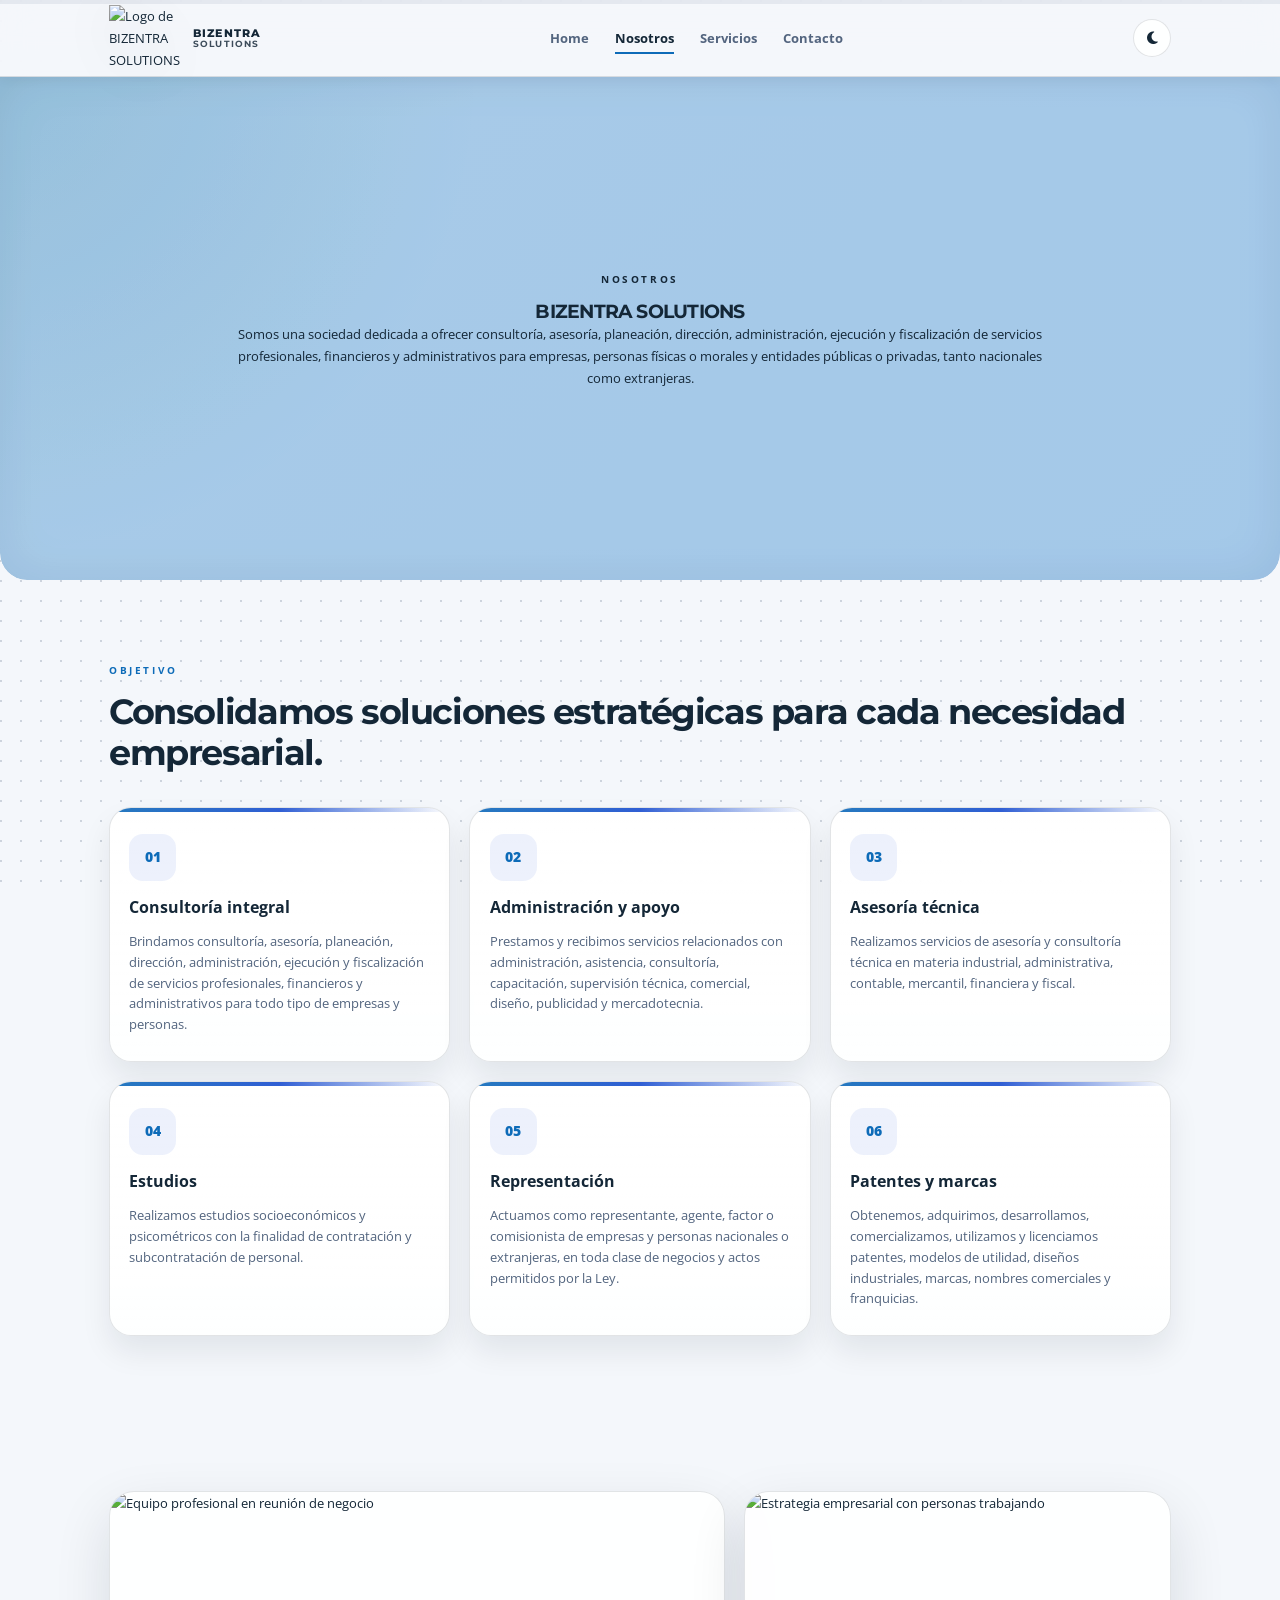
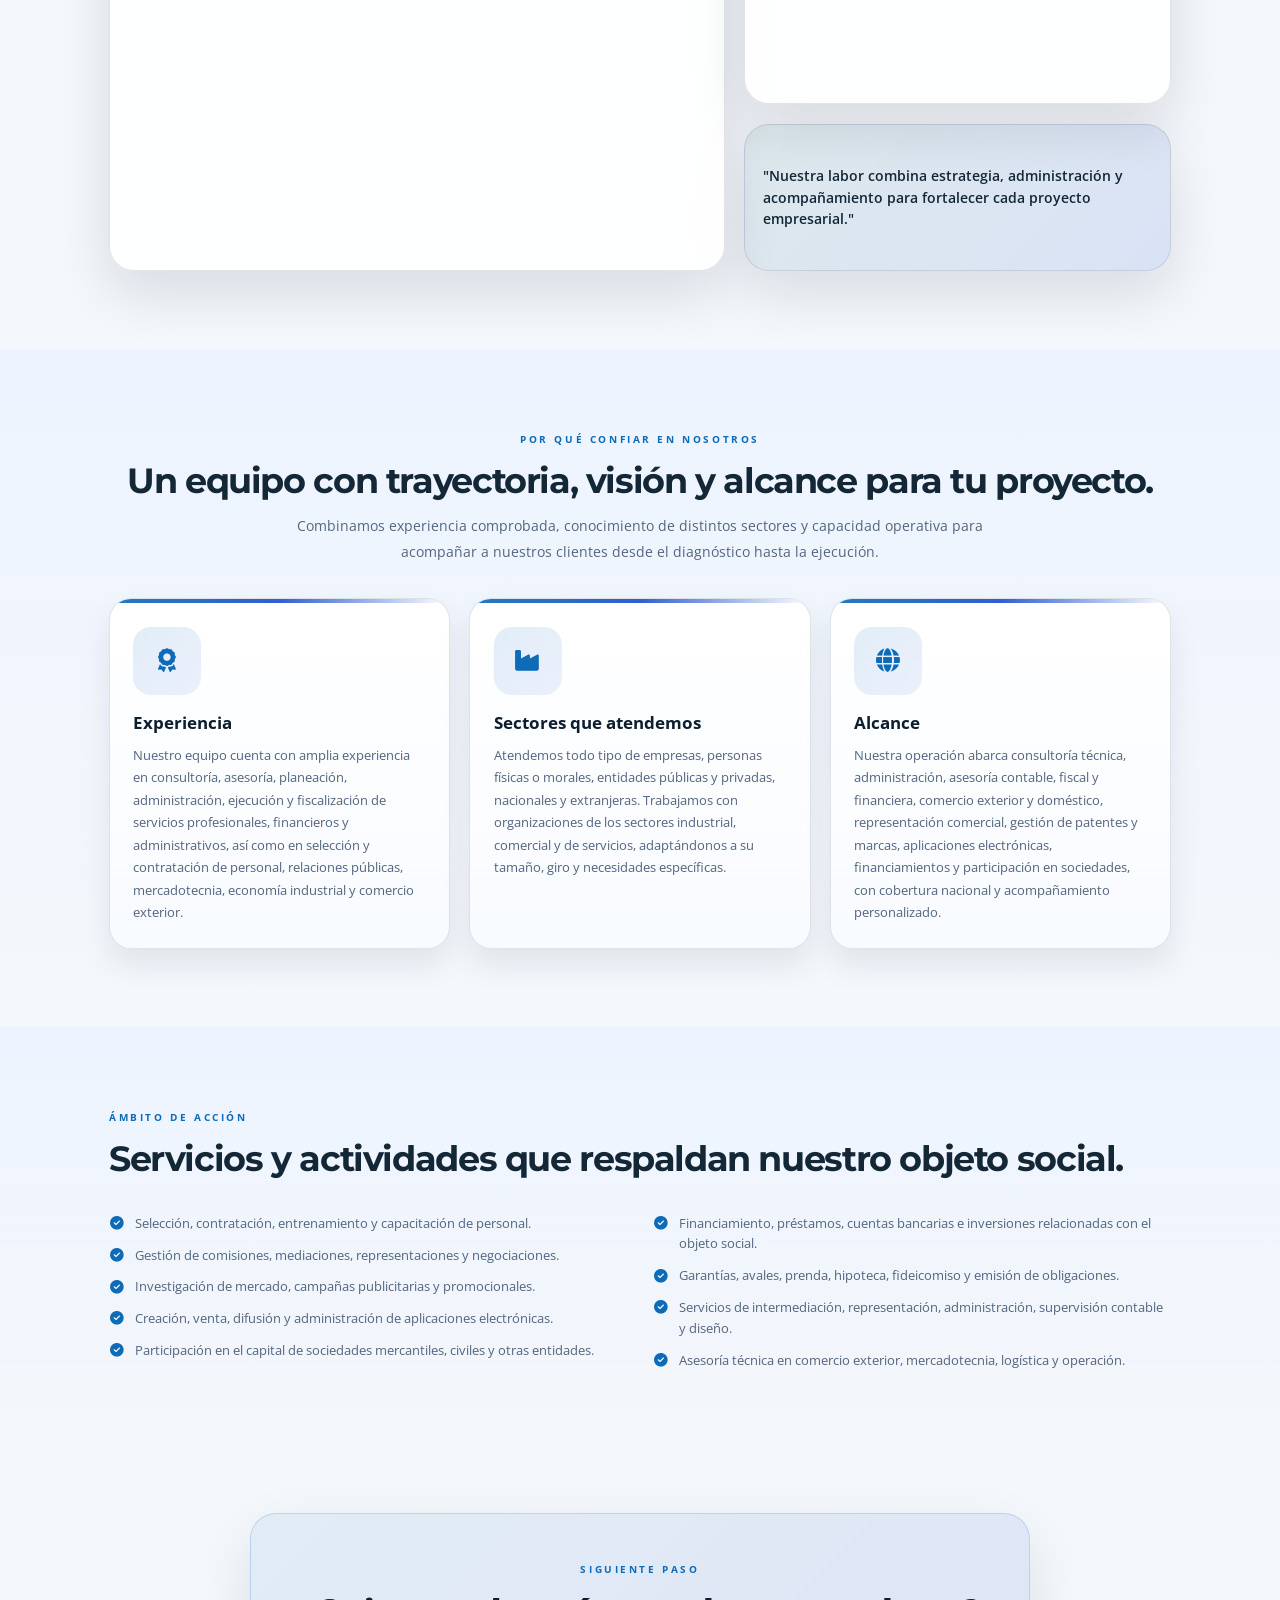
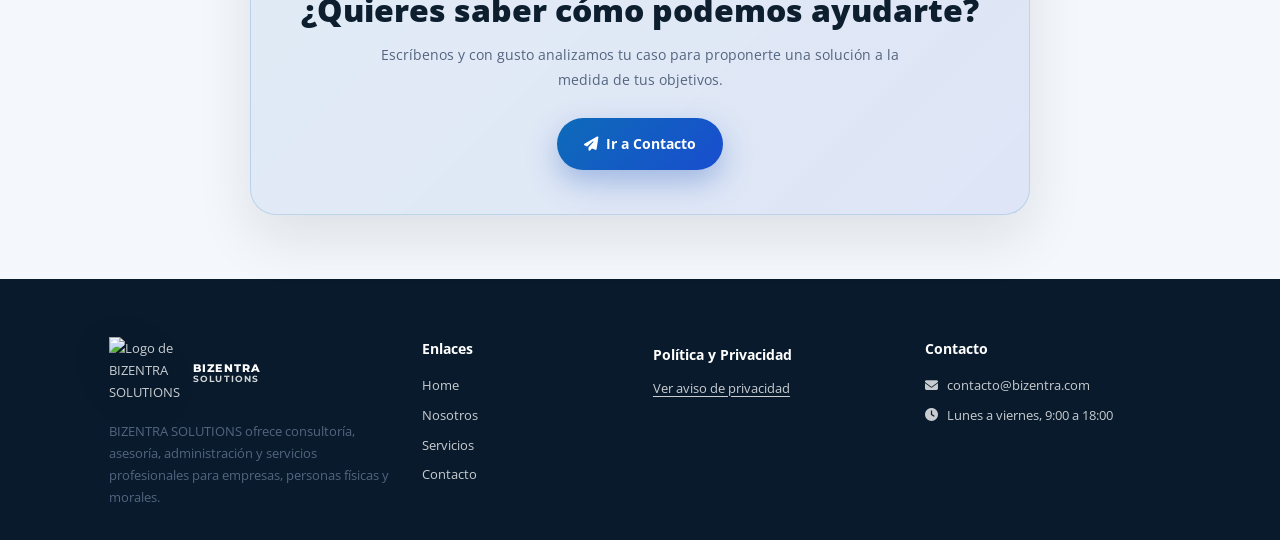
==== commit 7ba3ae4d: "Actualizacion de cambios" ====
--- a/nosotros.html
+++ b/nosotros.html
@@ -43,8 +43,8 @@
 <body>
 
 <!-- ============================================================
-     👇 ESTE ES EL BLOQUE QUE PEGAS EN ELEMENTOR (widget HTML)
-     👇 Y TAMBIÉN ES EL MISMO QUE USAS EN LOCAL
+     ESTE ES EL BLOQUE QUE PEGAS EN ELEMENTOR (widget HTML)
+     Y TAMBIÉN ES EL MISMO QUE USAS EN LOCAL
      ============================================================ -->
 
 <div id="boot-overlay"></div>
@@ -86,7 +86,7 @@
                 Somos una sociedad dedicada a ofrecer consultoría, asesoría, planeación, dirección,
                 administración, ejecución y fiscalización de servicios profesionales, financieros y
                 administrativos para empresas, personas físicas o morales y entidades públicas o
-                privadas.
+                privadas, tanto nacionales como extranjeras.
             </p>
         </div>
     </section>
@@ -102,13 +102,13 @@
                 <article class="objective-card">
                     <span>01</span>
                     <h3>Consultoría integral</h3>
-                    <p>Brindamos consultoría, asesoría, planeación, dirección, administración, ejecución y fiscalización de servicios profesionales, financieros y administrativos.</p>
+                    <p>Brindamos consultoría, asesoría, planeación, dirección, administración, ejecución y fiscalización de servicios profesionales, financieros y administrativos para todo tipo de empresas y personas.</p>
                 </article>
 
                 <article class="objective-card">
                     <span>02</span>
                     <h3>Administración y apoyo</h3>
-                    <p>Prestar y recibir servicios relacionados con administración, asistencia, consultoría, capacitación, supervisión técnica o administrativa, comercial, diseño, publicidad y mercadotecnia.</p>
+                    <p>Prestamos y recibimos servicios relacionados con administración, asistencia, consultoría, capacitación, supervisión técnica, comercial, diseño, publicidad y mercadotecnia.</p>
                 </article>
 
                 <article class="objective-card">
@@ -126,13 +126,13 @@
                 <article class="objective-card">
                     <span>05</span>
                     <h3>Representación</h3>
-                    <p>Actuamos como representante, agente, factor o comisionista de empresas y personas nacionales o extranjeras.</p>
+                    <p>Actuamos como representante, agente, factor o comisionista de empresas y personas nacionales o extranjeras, en toda clase de negocios y actos permitidos por la Ley.</p>
                 </article>
 
                 <article class="objective-card">
                     <span>06</span>
                     <h3>Patentes y marcas</h3>
-                    <p>Obtenemos, adquirimos, desarrollamos, comercializamos, utilizamos y licenciam patentes, modelos de utilidad, diseños industriales, marcas y franqueas.</p>
+                    <p>Obtenemos, adquirimos, desarrollamos, comercializamos, utilizamos y licenciamos patentes, modelos de utilidad, diseños industriales, marcas, nombres comerciales y franquicias.</p>
                 </article>
             </div>
         </div>
@@ -151,6 +151,63 @@
                 <div class="mini-quote compact-quote">
                     <p>"Nuestra labor combina estrategia, administración y acompañamiento para fortalecer cada proyecto empresarial."</p>
                 </div>
+            </div>
+        </div>
+    </section>
+
+    <!-- ============================================================
+         SECCIÓN NUEVA: "POR QUÉ CONFIAR EN NOSOTROS"
+         ============================================================ -->
+    <section class="section alt-bg reveal">
+        <div class="container">
+            <div class="section-heading center">
+                <span class="eyebrow dark">Por qué confiar en nosotros</span>
+                <h2>Un equipo con trayectoria, visión y alcance para tu proyecto.</h2>
+                <p style="max-width: 720px; margin: 0.75rem auto 0; color: var(--text-soft, #53657f); font-size: 1rem; line-height: 1.8;">
+                    Combinamos experiencia comprobada, conocimiento de distintos sectores y capacidad operativa
+                    para acompañar a nuestros clientes desde el diagnóstico hasta la ejecución.
+                </p>
+            </div>
+
+            <div class="trust-grid">
+                <article class="trust-card">
+                    <div class="trust-icon">
+                        <i class="fa-solid fa-award"></i>
+                    </div>
+                    <h3>Experiencia</h3>
+                    <p>
+                        Nuestro equipo cuenta con amplia experiencia en consultoría, asesoría, planeación,
+                        administración, ejecución y fiscalización de servicios profesionales, financieros
+                        y administrativos, así como en selección y contratación de personal, relaciones
+                        públicas, mercadotecnia, economía industrial y comercio exterior.
+                    </p>
+                </article>
+
+                <article class="trust-card">
+                    <div class="trust-icon">
+                        <i class="fa-solid fa-industry"></i>
+                    </div>
+                    <h3>Sectores que atendemos</h3>
+                    <p>
+                        Atendemos todo tipo de empresas, personas físicas o morales, entidades públicas
+                        y privadas, nacionales y extranjeras. Trabajamos con organizaciones de los
+                        sectores industrial, comercial y de servicios, adaptándonos a su tamaño, giro y
+                        necesidades específicas.
+                    </p>
+                </article>
+
+                <article class="trust-card">
+                    <div class="trust-icon">
+                        <i class="fa-solid fa-globe"></i>
+                    </div>
+                    <h3>Alcance</h3>
+                    <p>
+                        Nuestra operación abarca consultoría técnica, administración, asesoría contable,
+                        fiscal y financiera, comercio exterior y doméstico, representación comercial,
+                        gestión de patentes y marcas, aplicaciones electrónicas, financiamientos y
+                        participación en sociedades, con cobertura nacional y acompañamiento personalizado.
+                    </p>
+                </article>
             </div>
         </div>
     </section>
@@ -183,6 +240,25 @@
             </div>
         </div>
     </section>
+
+    <!-- ============================================================
+         SECCIÓN NUEVA: CTA "¿QUIERES SABER CÓMO PODEMOS AYUDARTE?"
+         ============================================================ -->
+    <section class="section nosotros-cta-section reveal">
+        <div class="container">
+            <div class="nosotros-cta">
+                <span class="eyebrow dark">Siguiente paso</span>
+                <h2>¿Quieres saber cómo podemos ayudarte?</h2>
+                <p>
+                    Escríbenos y con gusto analizamos tu caso para proponerte una solución a la medida
+                    de tus objetivos.
+                </p>
+                <a href="index.html#contacto" class="btn btn-primary nosotros-cta-button">
+                    <i class="fa-solid fa-paper-plane"></i> Ir a Contacto
+                </a>
+            </div>
+        </div>
+    </section>
 </main>
 
 <footer class="site-footer">
@@ -224,7 +300,7 @@
 </footer>
 
 <!-- ============================================================
-     👆 FIN DEL BLOQUE QUE PEGAS EN ELEMENTOR
+     FIN DEL BLOQUE QUE PEGAS EN ELEMENTOR
      ============================================================ -->
 
 <!-- ===== SOLO PARA LOCAL: borra este bloque al pegar en Elementor ===== -->
--- a/css/styles.css
+++ b/css/styles.css
@@ -1743,4 +1743,451 @@
     body .privacy-content p {
         font-size: 0.85rem !important;
     }
+}
+
+/* ============================================================
+   BOTONES "SABER MÁS" EN TARJETAS DE "¿QUÉ HACEMOS?"
+   ============================================================ */
+
+body .feature-card {
+    display: flex !important;
+    flex-direction: column !important;
+}
+
+body .feature-card .card-button {
+    display: inline-flex !important;
+    align-items: center !important;
+    gap: 0.5rem !important;
+    margin-top: auto !important;
+    margin-left: 0 !important;
+    margin-right: 0 !important;
+    padding: 0.7rem 1.35rem !important;
+    background: transparent !important;
+    color: #0d6bb8 !important;
+    border: 2px solid #0d6bb8 !important;
+    border-radius: 999px !important;
+    font-weight: 700 !important;
+    font-size: 0.85rem !important;
+    text-decoration: none !important;
+    transition: all 0.25s ease !important;
+    align-self: flex-start !important;
+    cursor: pointer !important;
+    line-height: 1 !important;
+}
+
+body .feature-card .card-button i {
+    font-size: 0.8rem !important;
+    transition: transform 0.25s ease !important;
+    color: inherit !important;
+}
+
+body .feature-card .card-button:hover {
+    background: #0d6bb8 !important;
+    color: #ffffff !important;
+    border-color: #0d6bb8 !important;
+    transform: translateY(-2px) !important;
+    box-shadow: 0 8px 18px rgba(13, 110, 184, 0.28) !important;
+}
+
+body .feature-card .card-button:hover i {
+    transform: translateX(4px) !important;
+    color: #ffffff !important;
+}
+
+/* Modo oscuro */
+html.dark-mode body .feature-card .card-button,
+body.dark-mode .feature-card .card-button {
+    color: #7cc0ff !important;
+    border-color: #7cc0ff !important;
+}
+
+html.dark-mode body .feature-card .card-button i,
+body.dark-mode .feature-card .card-button i {
+    color: #7cc0ff !important;
+}
+
+html.dark-mode body .feature-card .card-button:hover,
+body.dark-mode .feature-card .card-button:hover {
+    background: #7cc0ff !important;
+    color: #0d1e2e !important;
+    border-color: #7cc0ff !important;
+    box-shadow: 0 8px 18px rgba(124, 192, 255, 0.32) !important;
+}
+
+html.dark-mode body .feature-card .card-button:hover i,
+body.dark-mode .feature-card .card-button:hover i {
+    color: #0d1e2e !important;
+}
+
+/* Asegurar que el párrafo quede arriba del botón */
+body .feature-card p {
+    margin-bottom: 1.2rem !important;
+    flex-grow: 1 !important;
+}
+
+/* Modo claro forzado */
+html:not(.dark-mode) body .feature-card .card-button,
+html.light-mode body .feature-card .card-button {
+    color: #0d6bb8 !important;
+    border-color: #0d6bb8 !important;
+}
+
+html:not(.dark-mode) body .feature-card .card-button:hover,
+html.light-mode body .feature-card .card-button:hover {
+    background: #0d6bb8 !important;
+    color: #ffffff !important;
+}
+/* ============================================================
+   NOSOTROS - SECCIÓN "POR QUÉ CONFIRMAR EN NOSOTROS"
+   ============================================================ */
+
+body .trust-grid {
+    display: grid !important;
+    grid-template-columns: repeat(3, minmax(0, 1fr)) !important;
+    gap: 1.35rem !important;
+    margin-top: 2.25rem !important;
+}
+
+body .trust-card {
+    position: relative !important;
+    overflow: hidden !important;
+    background: linear-gradient(180deg, #ffffff 0%, #f8fbff 100%) !important;
+    border: 1px solid rgba(20, 39, 55, 0.12) !important;
+    border-radius: 22px !important;
+    padding: 2rem 1.6rem 1.7rem !important;
+    box-shadow: 0 16px 30px rgba(15, 23, 42, 0.08) !important;
+    transition: transform 0.3s ease, box-shadow 0.3s ease, border-color 0.3s ease !important;
+    display: flex !important;
+    flex-direction: column !important;
+    align-items: flex-start !important;
+    text-align: left !important;
+    height: 100% !important;
+}
+
+body .trust-card::before {
+    content: "";
+    position: absolute;
+    inset: 0 auto auto 0;
+    width: 100%;
+    height: 4px;
+    background: linear-gradient(90deg, var(--secondary, #0d6bb8), var(--primary-soft, #194dcf), transparent);
+    opacity: 0.9;
+}
+
+body .trust-card:hover {
+    transform: translateY(-6px) !important;
+    box-shadow: 0 24px 36px rgba(15, 23, 42, 0.12) !important;
+    border-color: rgba(29, 79, 211, 0.25) !important;
+}
+
+html.dark-mode body .trust-card,
+body.dark-mode .trust-card {
+    background: linear-gradient(180deg, #122338 0%, #0d1b2b 100%) !important;
+    border-color: rgba(148, 163, 184, 0.18) !important;
+    box-shadow: 0 16px 28px rgba(2, 6, 23, 0.38) !important;
+    color: #eff7ff !important;
+}
+
+html.dark-mode body .trust-card:hover,
+body.dark-mode .trust-card:hover {
+    box-shadow: 0 24px 36px rgba(0, 0, 0, 0.5) !important;
+    border-color: rgba(124, 192, 255, 0.35) !important;
+}
+
+body .trust-icon {
+    width: 68px !important;
+    height: 68px !important;
+    border-radius: 18px !important;
+    display: grid !important;
+    place-items: center !important;
+    margin-bottom: 1.15rem !important;
+    background: linear-gradient(135deg, rgba(13, 110, 184, 0.12), rgba(29, 79, 211, 0.08)) !important;
+    color: #0d6bb8 !important;
+}
+
+body .trust-icon i {
+    font-size: 1.65rem !important;
+    color: inherit !important;
+}
+
+html.dark-mode body .trust-icon,
+body.dark-mode .trust-icon {
+    background: linear-gradient(135deg, rgba(124, 192, 255, 0.18), rgba(148, 195, 255, 0.12)) !important;
+    color: #7cc0ff !important;
+}
+
+body .trust-card h3 {
+    font-size: 1.2rem !important;
+    font-weight: 700 !important;
+    color: #0d1e2e !important;
+    margin-bottom: 0.65rem !important;
+    line-height: 1.3 !important;
+}
+
+html.dark-mode body .trust-card h3,
+body.dark-mode .trust-card h3 {
+    color: #eff7ff !important;
+}
+
+body .trust-card p {
+    font-size: 0.92rem !important;
+    line-height: 1.7 !important;
+    color: #53657f !important;
+    margin: 0 !important;
+}
+
+html.dark-mode body .trust-card p,
+body.dark-mode .trust-card p {
+    color: #b7c7d9 !important;
+}
+
+/* Forzar modo claro */
+html:not(.dark-mode) body .trust-card,
+html.light-mode body .trust-card {
+    background: linear-gradient(180deg, #ffffff 0%, #f8fbff 100%) !important;
+    border-color: rgba(20, 39, 55, 0.12) !important;
+    color: #142737 !important;
+}
+
+html:not(.dark-mode) body .trust-card h3,
+html.light-mode body .trust-card h3 {
+    color: #0d1e2e !important;
+}
+
+html:not(.dark-mode) body .trust-card p,
+html.light-mode body .trust-card p {
+    color: #53657f !important;
+}
+
+html:not(.dark-mode) body .trust-icon,
+html.light-mode body .trust-icon {
+    background: linear-gradient(135deg, rgba(13, 110, 184, 0.12), rgba(29, 79, 211, 0.08)) !important;
+    color: #0d6bb8 !important;
+}
+
+/* ============================================================
+   NOSOTROS - CTA "¿QUIERES SABER CÓMO PODEMOS AYUDARTE?"
+   ============================================================ */
+
+body .nosotros-cta-section {
+    padding: 4.5rem 0 !important;
+}
+
+body .nosotros-cta {
+    max-width: 780px !important;
+    margin: 0 auto !important;
+    text-align: center !important;
+    padding: 3rem 2.5rem !important;
+    background: linear-gradient(135deg, rgba(13, 110, 184, 0.08), rgba(29, 79, 211, 0.10)) !important;
+    border: 1px solid rgba(13, 110, 184, 0.18) !important;
+    border-radius: 26px !important;
+    box-shadow: 0 22px 56px rgba(15, 23, 42, 0.10) !important;
+    position: relative !important;
+    overflow: hidden !important;
+}
+
+html.dark-mode body .nosotros-cta,
+body.dark-mode .nosotros-cta {
+    background: linear-gradient(135deg, rgba(124, 192, 255, 0.10), rgba(148, 195, 255, 0.06)) !important;
+    border-color: rgba(124, 192, 255, 0.25) !important;
+    box-shadow: 0 26px 65px rgba(2, 7, 20, 0.52) !important;
+}
+
+body .nosotros-cta h2 {
+    font-size: clamp(1.6rem, 3vw, 2.2rem) !important;
+    font-weight: 800 !important;
+    color: #0d1e2e !important;
+    margin-bottom: 0.9rem !important;
+    line-height: 1.2 !important;
+}
+
+html.dark-mode body .nosotros-cta h2,
+body.dark-mode .nosotros-cta h2 {
+    color: #eff7ff !important;
+}
+
+body .nosotros-cta p {
+    font-size: 1rem !important;
+    line-height: 1.75 !important;
+    color: #53657f !important;
+    max-width: 560px !important;
+    margin: 0 auto 1.8rem !important;
+}
+
+html.dark-mode body .nosotros-cta p,
+body.dark-mode .nosotros-cta p {
+    color: #b7c7d9 !important;
+}
+
+body .nosotros-cta-button {
+    display: inline-flex !important;
+    align-items: center !important;
+    justify-content: center !important;
+    gap: 0.5rem !important;
+    min-height: 52px !important;
+    padding: 0.85rem 1.9rem !important;
+    border-radius: 999px !important;
+    font-weight: 700 !important;
+    font-size: 1rem !important;
+    text-decoration: none !important;
+    background: linear-gradient(135deg, #0d6bb8, #194dcf) !important;
+    color: #ffffff !important;
+    box-shadow: 0 12px 30px rgba(31, 88, 187, 0.34) !important;
+    transition: all 0.25s ease !important;
+}
+
+body .nosotros-cta-button:hover {
+    transform: translateY(-3px) !important;
+    box-shadow: 0 16px 36px rgba(31, 88, 187, 0.45) !important;
+}
+
+body .nosotros-cta-button i {
+    font-size: 1rem !important;
+    transition: transform 0.25s ease !important;
+}
+
+body .nosotros-cta-button:hover i {
+    transform: translateX(4px) !important;
+}
+
+/* Responsive */
+@media (max-width: 980px) {
+    body .trust-grid {
+        grid-template-columns: repeat(2, minmax(0, 1fr)) !important;
+    }
+}
+
+@media (max-width: 640px) {
+    body .trust-grid {
+        grid-template-columns: 1fr !important;
+    }
+
+    body .nosotros-cta {
+        padding: 2.2rem 1.5rem !important;
+        border-radius: 20px !important;
+    }
+
+    body .trust-card {
+        padding: 1.6rem 1.3rem 1.4rem !important;
+        border-radius: 18px !important;
+    }
+
+    body .trust-icon {
+        width: 58px !important;
+        height: 58px !important;
+    }
+
+    body .trust-icon i {
+        font-size: 1.4rem !important;
+    }
+}
+
+/* ============================================================
+   SERVICIOS - CTA "¿QUIERES SABER CÓMO PODEMOS AYUDARTE?"
+   ============================================================ */
+
+body .servicios-cta-section {
+    padding: 4.5rem 0 !important;
+}
+
+body .servicios-cta {
+    max-width: 780px !important;
+    margin: 0 auto !important;
+    text-align: center !important;
+    padding: 3rem 2.5rem !important;
+    background: linear-gradient(135deg, rgba(13, 110, 184, 0.08), rgba(29, 79, 211, 0.10)) !important;
+    border: 1px solid rgba(13, 110, 184, 0.18) !important;
+    border-radius: 26px !important;
+    box-shadow: 0 22px 56px rgba(15, 23, 42, 0.10) !important;
+    position: relative !important;
+    overflow: hidden !important;
+}
+
+html.dark-mode body .servicios-cta,
+body.dark-mode .servicios-cta {
+    background: linear-gradient(135deg, rgba(124, 192, 255, 0.10), rgba(148, 195, 255, 0.06)) !important;
+    border-color: rgba(124, 192, 255, 0.25) !important;
+    box-shadow: 0 26px 65px rgba(2, 7, 20, 0.52) !important;
+}
+
+body .servicios-cta h2 {
+    font-size: clamp(1.6rem, 3vw, 2.2rem) !important;
+    font-weight: 800 !important;
+    color: #0d1e2e !important;
+    margin-bottom: 0.9rem !important;
+    line-height: 1.2 !important;
+}
+
+html.dark-mode body .servicios-cta h2,
+body.dark-mode .servicios-cta h2 {
+    color: #eff7ff !important;
+}
+
+body .servicios-cta p {
+    font-size: 1rem !important;
+    line-height: 1.75 !important;
+    color: #53657f !important;
+    max-width: 560px !important;
+    margin: 0 auto 1.8rem !important;
+}
+
+html.dark-mode body .servicios-cta p,
+body.dark-mode .servicios-cta p {
+    color: #b7c7d9 !important;
+}
+
+body .servicios-cta-button {
+    display: inline-flex !important;
+    align-items: center !important;
+    justify-content: center !important;
+    gap: 0.5rem !important;
+    min-height: 52px !important;
+    padding: 0.85rem 1.9rem !important;
+    border-radius: 999px !important;
+    font-weight: 700 !important;
+    font-size: 1rem !important;
+    text-decoration: none !important;
+    background: linear-gradient(135deg, #0d6bb8, #194dcf) !important;
+    color: #ffffff !important;
+    box-shadow: 0 12px 30px rgba(31, 88, 187, 0.34) !important;
+    transition: all 0.25s ease !important;
+}
+
+body .servicios-cta-button:hover {
+    transform: translateY(-3px) !important;
+    box-shadow: 0 16px 36px rgba(31, 88, 187, 0.45) !important;
+}
+
+body .servicios-cta-button i {
+    font-size: 1rem !important;
+    transition: transform 0.25s ease !important;
+}
+
+body .servicios-cta-button:hover i {
+    transform: translateX(4px) !important;
+}
+
+/* Forzar modo claro */
+html:not(.dark-mode) body .servicios-cta,
+html.light-mode body .servicios-cta {
+    background: linear-gradient(135deg, rgba(13, 110, 184, 0.08), rgba(29, 79, 211, 0.10)) !important;
+    border-color: rgba(13, 110, 184, 0.18) !important;
+}
+
+html:not(.dark-mode) body .servicios-cta h2,
+html.light-mode body .servicios-cta h2 {
+    color: #0d1e2e !important;
+}
+
+html:not(.dark-mode) body .servicios-cta p,
+html.light-mode body .servicios-cta p {
+    color: #53657f !important;
+}
+
+/* Responsive */
+@media (max-width: 640px) {
+    body .servicios-cta {
+        padding: 2.2rem 1.5rem !important;
+        border-radius: 20px !important;
+    }
 }
